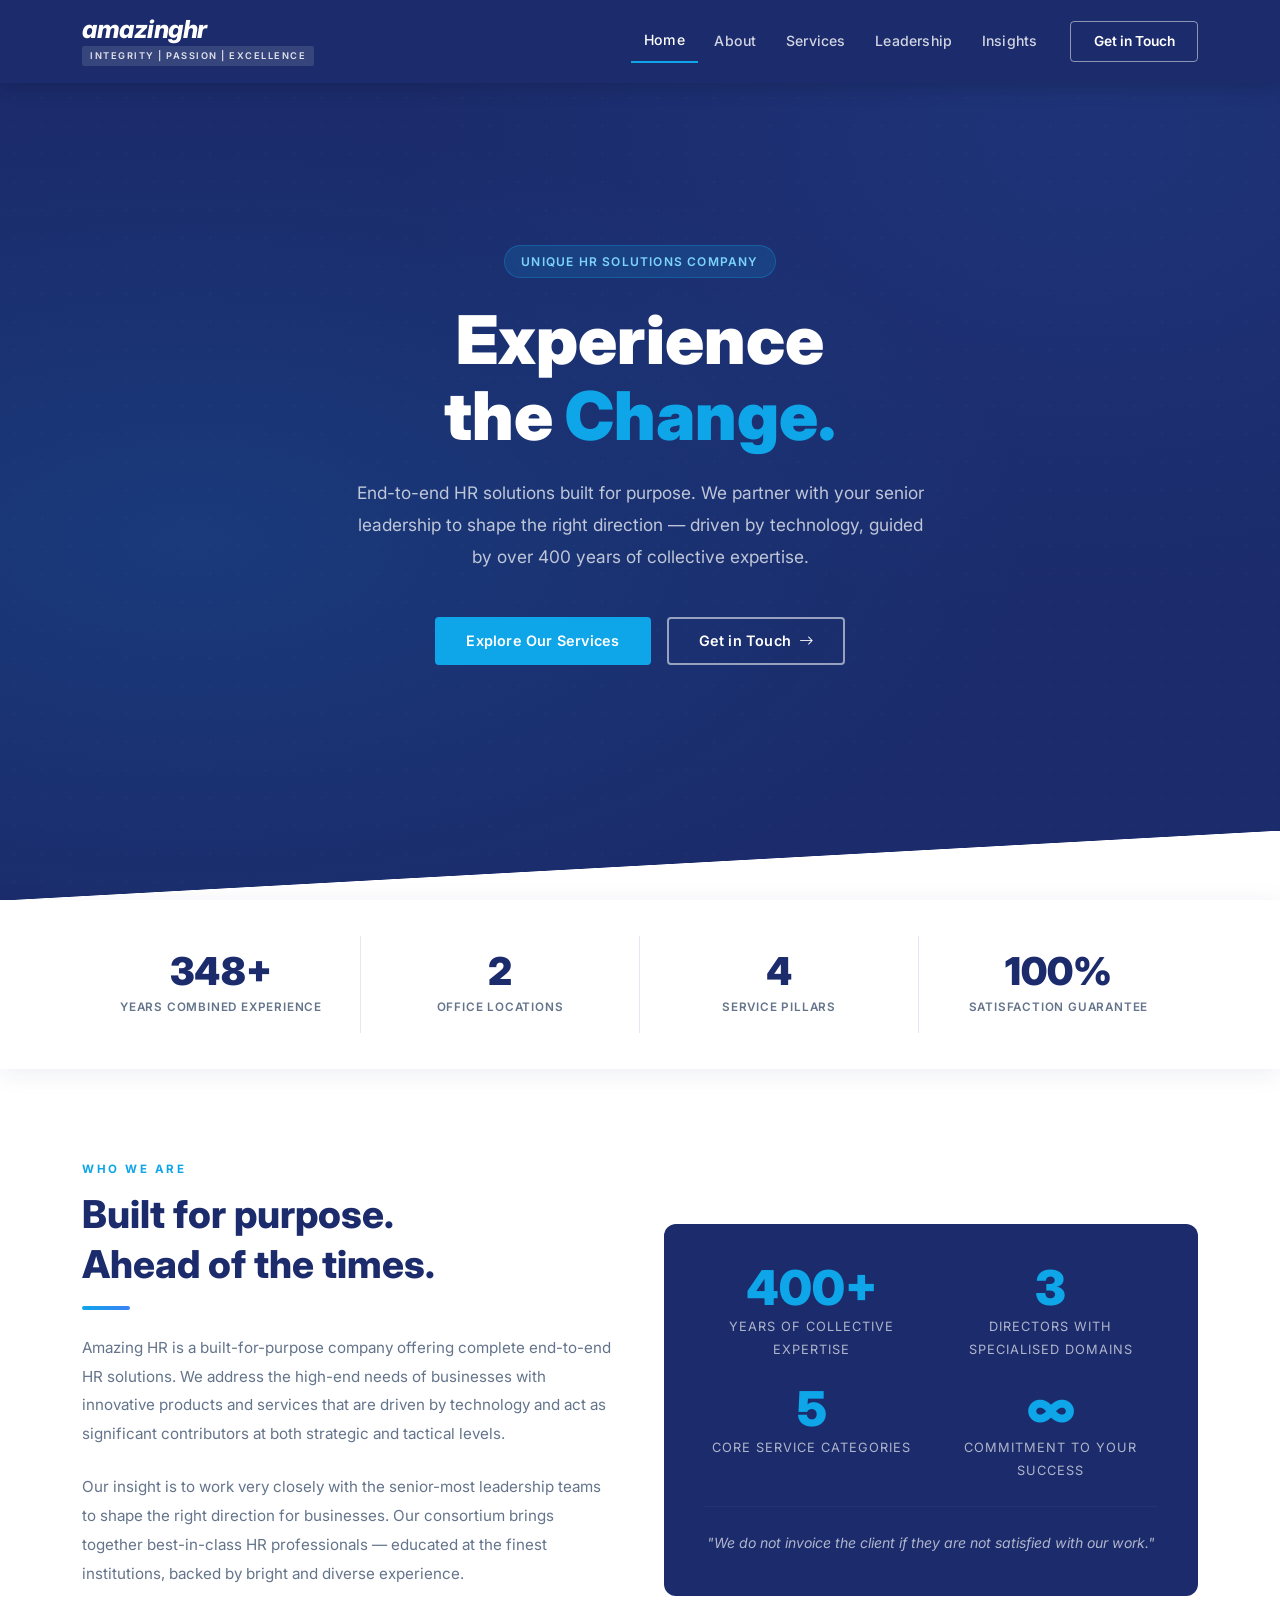
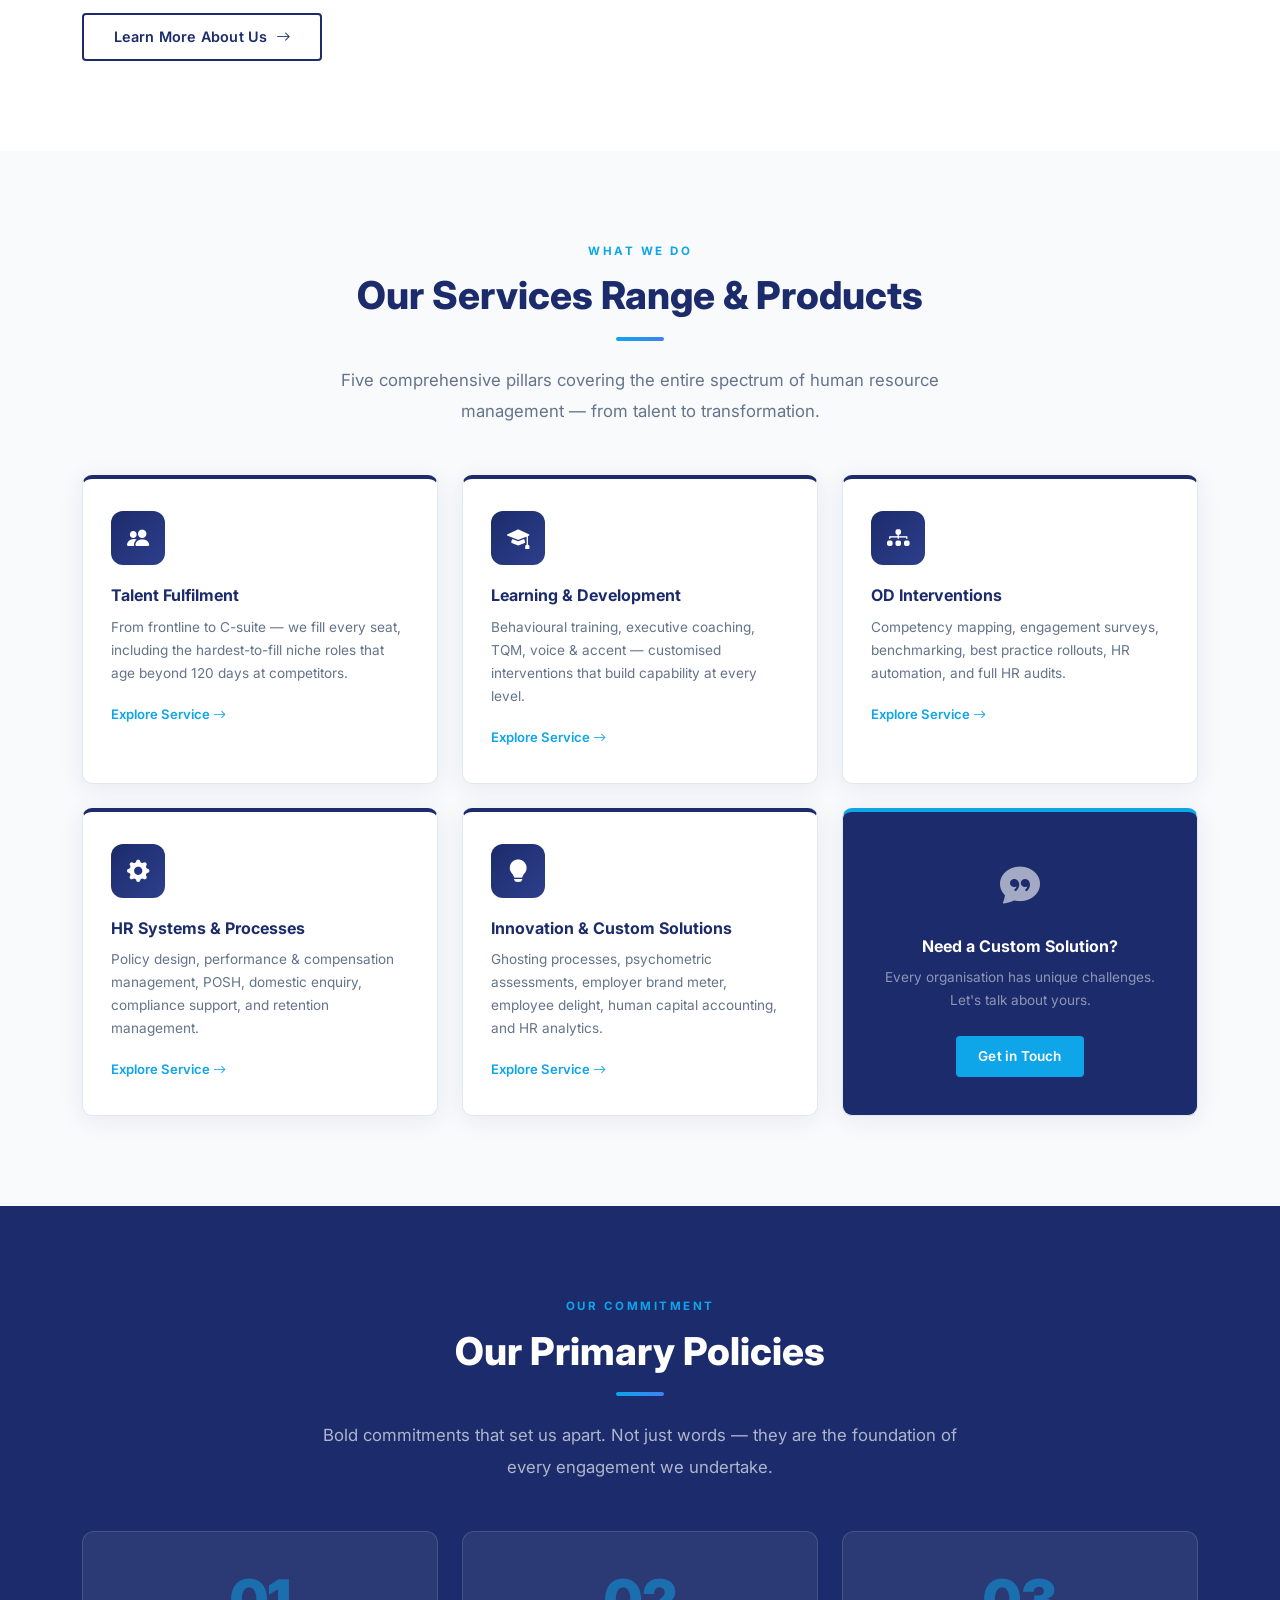
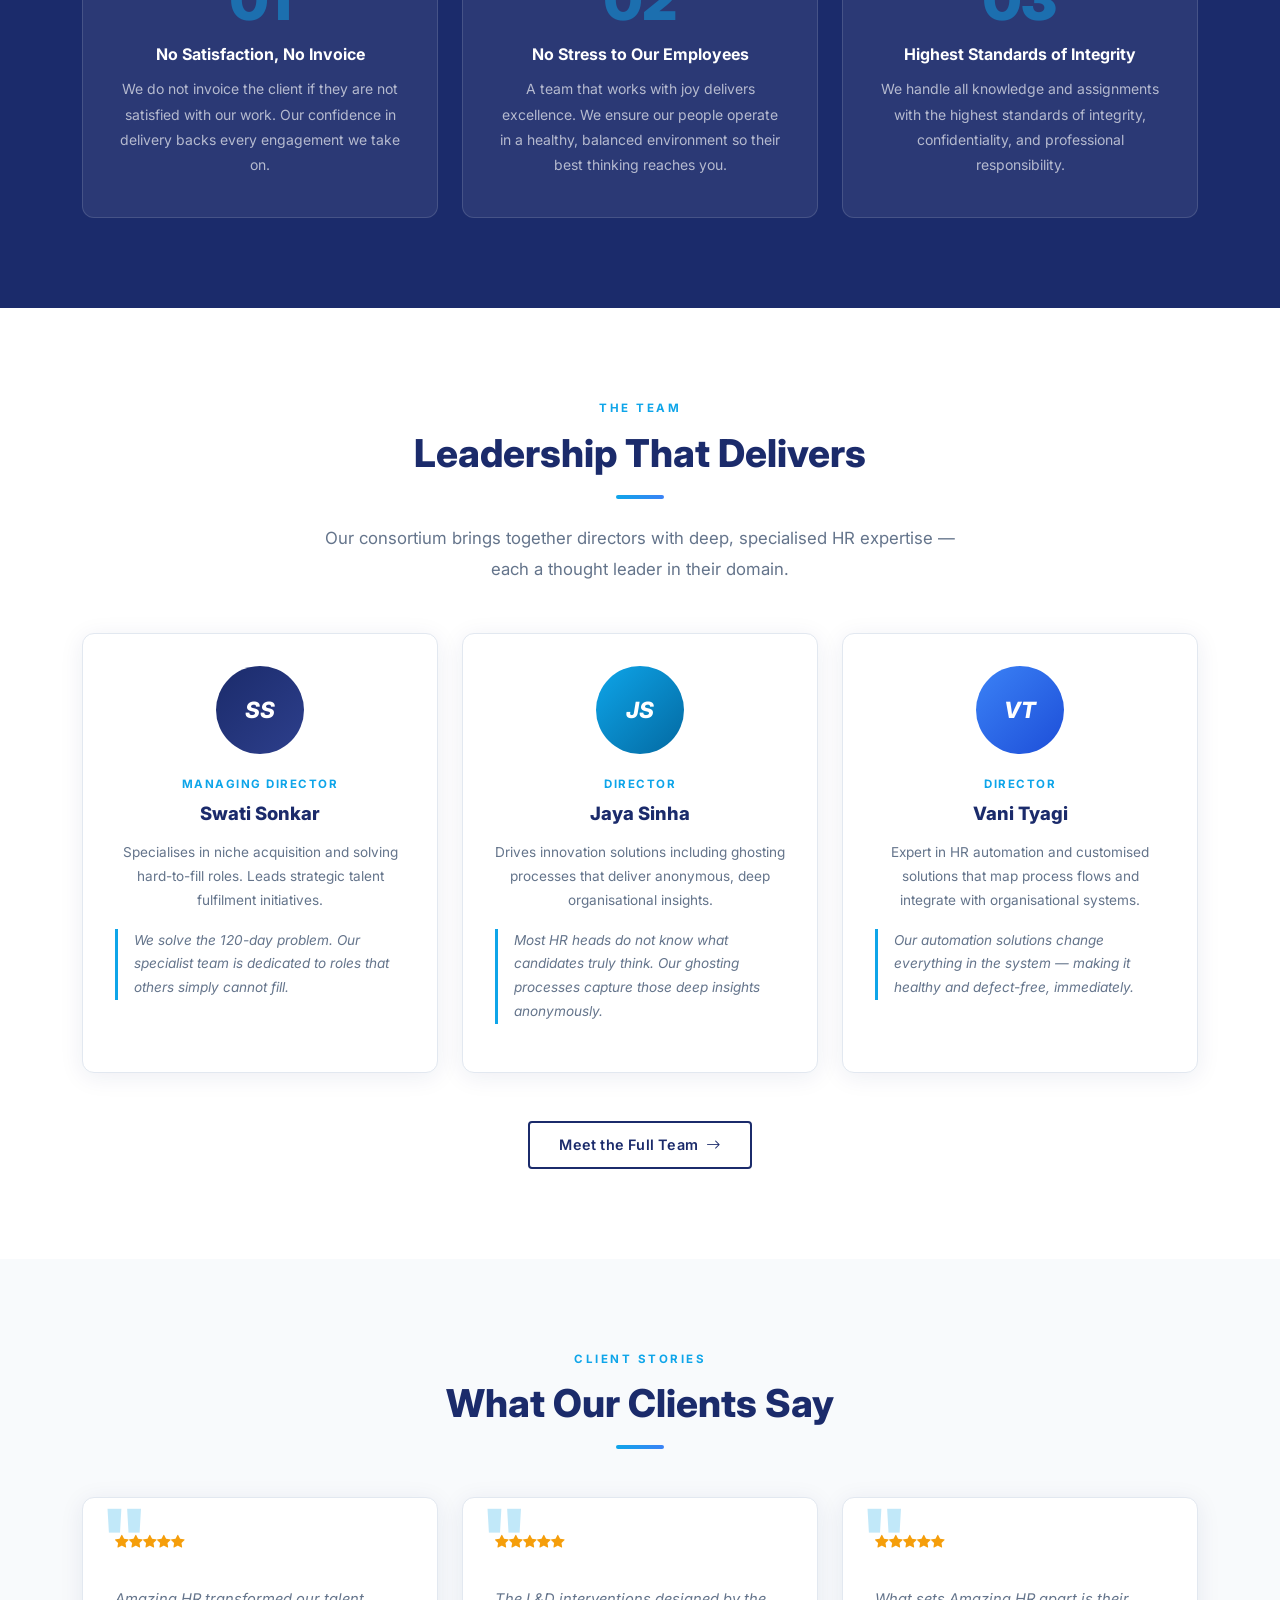
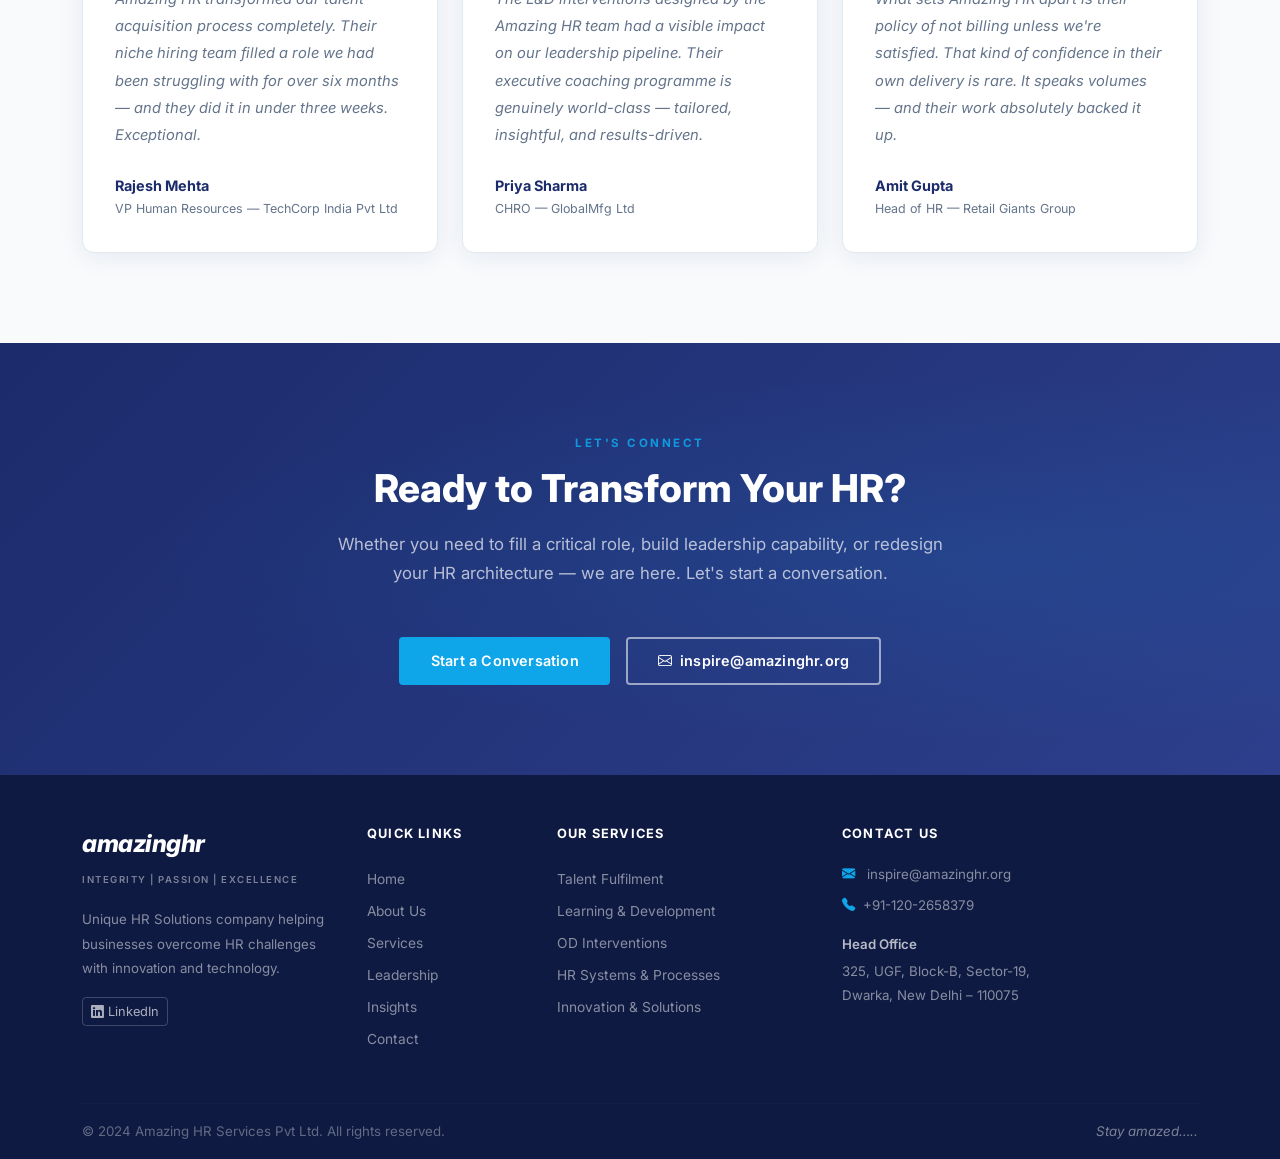
==== index.html @ 0f13dada "Initial launch: Amazing HR website 6-page Bootstrap 5 site — Home, About, Services, Leadership, Insi" ====
<!DOCTYPE html>
<html lang="en">
<head>
  <meta charset="UTF-8" />
  <meta name="viewport" content="width=device-width, initial-scale=1.0" />
  <title>amazinghr — Unique HR Solutions Company</title>
  <meta name="description" content="Amazing HR Services Pvt Ltd — end-to-end HR solutions driven by technology and 400+ years of collective expertise. Integrity | Passion | Excellence." />
  <link rel="preconnect" href="https://fonts.googleapis.com" />
  <link rel="preconnect" href="https://fonts.gstatic.com" crossorigin />
  <link href="https://fonts.googleapis.com/css2?family=Inter:wght@400;500;600;700;800;900&display=swap" rel="stylesheet" />
  <link href="https://cdn.jsdelivr.net/npm/bootstrap@5.3.3/dist/css/bootstrap.min.css" rel="stylesheet" />
  <link href="https://cdn.jsdelivr.net/npm/bootstrap-icons@1.11.3/font/bootstrap-icons.min.css" rel="stylesheet" />
  <link href="css/style.css" rel="stylesheet" />
</head>
<body>

  <!-- ===== NAVBAR ===== -->
  <nav class="navbar navbar-expand-lg ahr-navbar fixed-top">
    <div class="container">
      <a class="navbar-brand d-flex flex-column" href="index.html">
        <span class="brand-name">amazinghr</span>
        <span class="brand-tagline">Integrity | Passion | Excellence</span>
      </a>
      <button class="navbar-toggler border-0" type="button" data-bs-toggle="collapse" data-bs-target="#navMain" aria-controls="navMain" aria-expanded="false" aria-label="Toggle navigation">
        <span class="navbar-toggler-icon"></span>
      </button>
      <div class="collapse navbar-collapse" id="navMain">
        <ul class="navbar-nav ms-auto align-items-lg-center gap-lg-1">
          <li class="nav-item"><a class="nav-link" href="index.html">Home</a></li>
          <li class="nav-item"><a class="nav-link" href="about.html">About</a></li>
          <li class="nav-item"><a class="nav-link" href="services.html">Services</a></li>
          <li class="nav-item"><a class="nav-link" href="leadership.html">Leadership</a></li>
          <li class="nav-item"><a class="nav-link" href="insights.html">Insights</a></li>
          <li class="nav-item ms-lg-3">
            <a class="btn-nav-cta" href="contact.html">Get in Touch</a>
          </li>
        </ul>
      </div>
    </div>
  </nav>

  <!-- ===== HERO ===== -->
  <section class="hero-home">
    <div class="container position-relative" style="z-index:1;">
      <div class="row justify-content-center text-center">
        <div class="col-lg-8">
          <div class="hero-badge fade-in">Unique HR Solutions Company</div>
          <h1 class="hero-title fade-in fade-in-delay-1">
            Experience<br>the <span class="highlight">Change.</span>
          </h1>
          <p class="hero-subtitle mx-auto fade-in fade-in-delay-2">
            End-to-end HR solutions built for purpose. We partner with your senior leadership to shape the right direction — driven by technology, guided by over 400 years of collective expertise.
          </p>
          <div class="d-flex flex-wrap gap-3 justify-content-center fade-in fade-in-delay-3">
            <a href="services.html" class="btn-ahr btn-ahr-teal btn">Explore Our Services</a>
            <a href="contact.html" class="btn-ahr btn-ahr-outline-light btn">Get in Touch &nbsp;<i class="bi bi-arrow-right"></i></a>
          </div>
        </div>
      </div>
    </div>
  </section>

  <!-- ===== STATS BAR ===== -->
  <section class="stats-bar">
    <div class="container">
      <div class="row g-0 text-center">
        <div class="col-6 col-md-3 stat-item">
          <span class="stat-number counter" data-target="400" data-suffix="+">400+</span>
          <span class="stat-label">Years Combined Experience</span>
        </div>
        <div class="col-6 col-md-3 stat-item">
          <span class="stat-number counter" data-target="3" data-suffix="">3</span>
          <span class="stat-label">Office Locations</span>
        </div>
        <div class="col-6 col-md-3 stat-item">
          <span class="stat-number counter" data-target="5" data-suffix="">5</span>
          <span class="stat-label">Service Pillars</span>
        </div>
        <div class="col-6 col-md-3 stat-item">
          <span class="stat-number">100%</span>
          <span class="stat-label">Satisfaction Guarantee</span>
        </div>
      </div>
    </div>
  </section>

  <!-- ===== ABOUT PREVIEW ===== -->
  <section class="section-pad">
    <div class="container">
      <div class="row align-items-center g-5">
        <div class="col-lg-6 fade-in">
          <span class="section-label">Who We Are</span>
          <h2 class="section-title">Built for purpose.<br>Ahead of the times.</h2>
          <div class="section-divider"></div>
          <p class="mb-4" style="color: var(--ahr-muted); line-height:1.9;">
            Amazing HR is a built-for-purpose company offering complete end-to-end HR solutions. We address the high-end needs of businesses with innovative products and services that are driven by technology and act as significant contributors at both strategic and tactical levels.
          </p>
          <p class="mb-4" style="color: var(--ahr-muted); line-height:1.9;">
            Our insight is to work very closely with the senior-most leadership teams to shape the right direction for businesses. Our consortium brings together best-in-class HR professionals — educated at the finest institutions, backed by bright and diverse experience.
          </p>
          <a href="about.html" class="btn-ahr btn-ahr-outline btn">Learn More About Us &nbsp;<i class="bi bi-arrow-right"></i></a>
        </div>
        <div class="col-lg-6 fade-in fade-in-delay-2">
          <div class="about-highlight-box">
            <div class="row g-4 text-center">
              <div class="col-6">
                <div class="stat mb-1">400+</div>
                <div class="stat-lbl">Years of Collective Expertise</div>
              </div>
              <div class="col-6">
                <div class="stat mb-1">3</div>
                <div class="stat-lbl">Directors with Specialised Domains</div>
              </div>
              <div class="col-6">
                <div class="stat mb-1">5</div>
                <div class="stat-lbl">Core Service Categories</div>
              </div>
              <div class="col-6">
                <div class="stat mb-1">∞</div>
                <div class="stat-lbl">Commitment to Your Success</div>
              </div>
            </div>
            <hr style="border-color:rgba(255,255,255,0.15); margin: 1.5rem 0;">
            <p style="color:rgba(255,255,255,0.65); font-size:0.88rem; margin:0; font-style:italic; text-align:center;">
              "We do not invoice the client if they are not satisfied with our work."
            </p>
          </div>
        </div>
      </div>
    </div>
  </section>

  <!-- ===== SERVICES OVERVIEW ===== -->
  <section class="section-pad section-bg">
    <div class="container">
      <div class="text-center mb-5 fade-in">
        <span class="section-label">What We Do</span>
        <h2 class="section-title">Our Services Range &amp; Products</h2>
        <div class="section-divider mx-auto"></div>
        <p class="section-lead mx-auto">Five comprehensive pillars covering the entire spectrum of human resource management — from talent to transformation.</p>
      </div>
      <div class="row g-4">
        <div class="col-md-6 col-lg-4 fade-in fade-in-delay-1">
          <a href="services.html#talent" class="service-card">
            <div class="service-icon"><i class="bi bi-people-fill"></i></div>
            <h5>Talent Fulfilment</h5>
            <p>From frontline to C-suite — we fill every seat, including the hardest-to-fill niche roles that age beyond 120 days at competitors.</p>
            <span class="card-link">Explore Service <i class="bi bi-arrow-right"></i></span>
          </a>
        </div>
        <div class="col-md-6 col-lg-4 fade-in fade-in-delay-2">
          <a href="services.html#learning" class="service-card">
            <div class="service-icon"><i class="bi bi-mortarboard-fill"></i></div>
            <h5>Learning &amp; Development</h5>
            <p>Behavioural training, executive coaching, TQM, voice & accent — customised interventions that build capability at every level.</p>
            <span class="card-link">Explore Service <i class="bi bi-arrow-right"></i></span>
          </a>
        </div>
        <div class="col-md-6 col-lg-4 fade-in fade-in-delay-3">
          <a href="services.html#od" class="service-card">
            <div class="service-icon"><i class="bi bi-diagram-3-fill"></i></div>
            <h5>OD Interventions</h5>
            <p>Competency mapping, engagement surveys, benchmarking, best practice rollouts, HR automation, and full HR audits.</p>
            <span class="card-link">Explore Service <i class="bi bi-arrow-right"></i></span>
          </a>
        </div>
        <div class="col-md-6 col-lg-4 fade-in fade-in-delay-1">
          <a href="services.html#hr-systems" class="service-card">
            <div class="service-icon"><i class="bi bi-gear-fill"></i></div>
            <h5>HR Systems &amp; Processes</h5>
            <p>Policy design, performance & compensation management, POSH, domestic enquiry, compliance support, and retention management.</p>
            <span class="card-link">Explore Service <i class="bi bi-arrow-right"></i></span>
          </a>
        </div>
        <div class="col-md-6 col-lg-4 fade-in fade-in-delay-2">
          <a href="services.html#innovation" class="service-card">
            <div class="service-icon"><i class="bi bi-lightbulb-fill"></i></div>
            <h5>Innovation &amp; Custom Solutions</h5>
            <p>Ghosting processes, psychometric assessments, employer brand meter, employee delight, human capital accounting, and HR analytics.</p>
            <span class="card-link">Explore Service <i class="bi bi-arrow-right"></i></span>
          </a>
        </div>
        <div class="col-md-6 col-lg-4 fade-in fade-in-delay-3 d-flex">
          <div class="service-card w-100 d-flex flex-column justify-content-center align-items-center text-center" style="background: var(--ahr-navy); border-top-color: var(--ahr-teal);">
            <i class="bi bi-chat-quote-fill text-white mb-3" style="font-size:2.5rem; opacity:0.6;"></i>
            <h5 class="text-white">Need a Custom Solution?</h5>
            <p class="text-white-50 mb-4" style="font-size:0.85rem;">Every organisation has unique challenges. Let's talk about yours.</p>
            <a href="contact.html" class="btn-ahr btn-ahr-teal btn" style="font-size:0.85rem; padding:0.5rem 1.25rem;">Get in Touch</a>
          </div>
        </div>
      </div>
    </div>
  </section>

  <!-- ===== WHY CHOOSE US ===== -->
  <section class="section-pad section-navy">
    <div class="container">
      <div class="text-center mb-5 fade-in">
        <span class="section-label">Our Commitment</span>
        <h2 class="section-title section-title-light">Our Primary Policies</h2>
        <div class="section-divider mx-auto"></div>
        <p class="section-lead mx-auto" style="color:rgba(255,255,255,0.65);">Bold commitments that set us apart. Not just words — they are the foundation of every engagement we undertake.</p>
      </div>
      <div class="row g-4 justify-content-center">
        <div class="col-md-4 fade-in fade-in-delay-1">
          <div class="policy-card">
            <div class="policy-num">01</div>
            <h5>No Satisfaction, No Invoice</h5>
            <p>We do not invoice the client if they are not satisfied with our work. Our confidence in delivery backs every engagement we take on.</p>
          </div>
        </div>
        <div class="col-md-4 fade-in fade-in-delay-2">
          <div class="policy-card">
            <div class="policy-num">02</div>
            <h5>No Stress to Our Employees</h5>
            <p>A team that works with joy delivers excellence. We ensure our people operate in a healthy, balanced environment so their best thinking reaches you.</p>
          </div>
        </div>
        <div class="col-md-4 fade-in fade-in-delay-3">
          <div class="policy-card">
            <div class="policy-num">03</div>
            <h5>Highest Standards of Integrity</h5>
            <p>We handle all knowledge and assignments with the highest standards of integrity, confidentiality, and professional responsibility.</p>
          </div>
        </div>
      </div>
    </div>
  </section>

  <!-- ===== LEADERSHIP PREVIEW ===== -->
  <section class="section-pad">
    <div class="container">
      <div class="text-center mb-5 fade-in">
        <span class="section-label">The Team</span>
        <h2 class="section-title">Leadership That Delivers</h2>
        <div class="section-divider mx-auto"></div>
        <p class="section-lead mx-auto">Our consortium brings together directors with deep, specialised HR expertise — each a thought leader in their domain.</p>
      </div>
      <div class="row g-4 justify-content-center">
        <div class="col-md-4 fade-in fade-in-delay-1">
          <div class="team-card">
            <div class="team-avatar av-navy">SS</div>
            <div class="team-role">Managing Director</div>
            <div class="team-name">Swati Sonkar</div>
            <p style="font-size:0.85rem; color:var(--ahr-muted);">Specialises in niche acquisition and solving hard-to-fill roles. Leads strategic talent fulfilment initiatives.</p>
            <blockquote class="team-quote">We solve the 120-day problem. Our specialist team is dedicated to roles that others simply cannot fill.</blockquote>
          </div>
        </div>
        <div class="col-md-4 fade-in fade-in-delay-2">
          <div class="team-card">
            <div class="team-avatar av-teal">JS</div>
            <div class="team-role">Director</div>
            <div class="team-name">Jaya Sinha</div>
            <p style="font-size:0.85rem; color:var(--ahr-muted);">Drives innovation solutions including ghosting processes that deliver anonymous, deep organisational insights.</p>
            <blockquote class="team-quote">Most HR heads do not know what candidates truly think. Our ghosting processes capture those deep insights anonymously.</blockquote>
          </div>
        </div>
        <div class="col-md-4 fade-in fade-in-delay-3">
          <div class="team-card">
            <div class="team-avatar av-blue">VT</div>
            <div class="team-role">Director</div>
            <div class="team-name">Vani Tyagi</div>
            <p style="font-size:0.85rem; color:var(--ahr-muted);">Expert in HR automation and customised solutions that map process flows and integrate with organisational systems.</p>
            <blockquote class="team-quote">Our automation solutions change everything in the system — making it healthy and defect-free, immediately.</blockquote>
          </div>
        </div>
      </div>
      <div class="text-center mt-5 fade-in">
        <a href="leadership.html" class="btn-ahr btn-ahr-outline btn">Meet the Full Team &nbsp;<i class="bi bi-arrow-right"></i></a>
      </div>
    </div>
  </section>

  <!-- ===== TESTIMONIALS ===== -->
  <section class="section-pad section-bg">
    <div class="container">
      <div class="text-center mb-5 fade-in">
        <span class="section-label">Client Stories</span>
        <h2 class="section-title">What Our Clients Say</h2>
        <div class="section-divider mx-auto"></div>
      </div>
      <div class="row g-4">
        <div class="col-md-4 fade-in fade-in-delay-1">
          <div class="testimonial-card">
            <div class="stars"><i class="bi bi-star-fill"></i><i class="bi bi-star-fill"></i><i class="bi bi-star-fill"></i><i class="bi bi-star-fill"></i><i class="bi bi-star-fill"></i></div>
            <p class="testimonial-text">Amazing HR transformed our talent acquisition process completely. Their niche hiring team filled a role we had been struggling with for over six months — and they did it in under three weeks. Exceptional.</p>
            <div class="testimonial-author">Rajesh Mehta</div>
            <div class="testimonial-company">VP Human Resources — TechCorp India Pvt Ltd</div>
          </div>
        </div>
        <div class="col-md-4 fade-in fade-in-delay-2">
          <div class="testimonial-card">
            <div class="stars"><i class="bi bi-star-fill"></i><i class="bi bi-star-fill"></i><i class="bi bi-star-fill"></i><i class="bi bi-star-fill"></i><i class="bi bi-star-fill"></i></div>
            <p class="testimonial-text">The L&amp;D interventions designed by the Amazing HR team had a visible impact on our leadership pipeline. Their executive coaching programme is genuinely world-class — tailored, insightful, and results-driven.</p>
            <div class="testimonial-author">Priya Sharma</div>
            <div class="testimonial-company">CHRO — GlobalMfg Ltd</div>
          </div>
        </div>
        <div class="col-md-4 fade-in fade-in-delay-3">
          <div class="testimonial-card">
            <div class="stars"><i class="bi bi-star-fill"></i><i class="bi bi-star-fill"></i><i class="bi bi-star-fill"></i><i class="bi bi-star-fill"></i><i class="bi bi-star-fill"></i></div>
            <p class="testimonial-text">What sets Amazing HR apart is their policy of not billing unless we're satisfied. That kind of confidence in their own delivery is rare. It speaks volumes — and their work absolutely backed it up.</p>
            <div class="testimonial-author">Amit Gupta</div>
            <div class="testimonial-company">Head of HR — Retail Giants Group</div>
          </div>
        </div>
      </div>
    </div>
  </section>

  <!-- ===== CTA BANNER ===== -->
  <section class="cta-section text-center">
    <div class="container position-relative" style="z-index:1;">
      <div class="row justify-content-center">
        <div class="col-lg-7 fade-in">
          <span class="section-label" style="color:rgba(14,165,233,0.9);">Let's Connect</span>
          <h2 class="section-title section-title-light mb-3">Ready to Transform Your HR?</h2>
          <p class="mb-5" style="color:rgba(255,255,255,0.68); font-size:1.05rem;">Whether you need to fill a critical role, build leadership capability, or redesign your HR architecture — we are here. Let's start a conversation.</p>
          <div class="d-flex flex-wrap gap-3 justify-content-center">
            <a href="contact.html" class="btn-ahr btn-ahr-teal btn">Start a Conversation</a>
            <a href="mailto:inspire@amazinghr.org" class="btn-ahr btn-ahr-outline-light btn"><i class="bi bi-envelope me-2"></i>inspire@amazinghr.org</a>
          </div>
        </div>
      </div>
    </div>
  </section>

  <!-- ===== FOOTER ===== -->
  <footer class="ahr-footer pt-5">
    <div class="container">
      <div class="row g-4 pb-5">
        <div class="col-lg-3 col-md-6">
          <div class="mb-3">
            <span style="font-size:1.5rem; font-weight:800; font-style:italic; color:#fff; letter-spacing:-0.5px; display:block;">amazinghr</span>
            <span style="font-size:0.6rem; font-weight:600; letter-spacing:1.5px; text-transform:uppercase; color:rgba(255,255,255,0.45);">Integrity | Passion | Excellence</span>
          </div>
          <p class="small mb-3" style="color:rgba(255,255,255,0.5); line-height:1.85;">Unique HR Solutions company helping businesses overcome HR challenges with innovation and technology.</p>
          <a href="https://www.linkedin.com/company/amazing-hr-services-pvt-ltd-/" target="_blank" rel="noopener" class="btn btn-sm" style="border:1px solid rgba(255,255,255,0.2); color:rgba(255,255,255,0.65); font-size:0.8rem; border-radius:4px;">
            <i class="bi bi-linkedin me-1"></i>LinkedIn
          </a>
        </div>
        <div class="col-lg-2 col-md-6">
          <p class="footer-head">Quick Links</p>
          <ul class="list-unstyled mb-0">
            <li><a href="index.html" class="footer-link">Home</a></li>
            <li><a href="about.html" class="footer-link">About Us</a></li>
            <li><a href="services.html" class="footer-link">Services</a></li>
            <li><a href="leadership.html" class="footer-link">Leadership</a></li>
            <li><a href="insights.html" class="footer-link">Insights</a></li>
            <li><a href="contact.html" class="footer-link">Contact</a></li>
          </ul>
        </div>
        <div class="col-lg-3 col-md-6">
          <p class="footer-head">Our Services</p>
          <ul class="list-unstyled mb-0">
            <li><a href="services.html#talent" class="footer-link">Talent Fulfilment</a></li>
            <li><a href="services.html#learning" class="footer-link">Learning &amp; Development</a></li>
            <li><a href="services.html#od" class="footer-link">OD Interventions</a></li>
            <li><a href="services.html#hr-systems" class="footer-link">HR Systems &amp; Processes</a></li>
            <li><a href="services.html#innovation" class="footer-link">Innovation &amp; Solutions</a></li>
          </ul>
        </div>
        <div class="col-lg-4 col-md-6">
          <p class="footer-head">Contact Us</p>
          <p class="small mb-2" style="color:rgba(255,255,255,0.5);">
            <i class="bi bi-envelope-fill me-2" style="color:var(--ahr-teal);"></i>
            <a href="mailto:inspire@amazinghr.org" style="color:rgba(255,255,255,0.5); text-decoration:none;">inspire@amazinghr.org</a>
          </p>
          <p class="small mb-3" style="color:rgba(255,255,255,0.5);">
            <i class="bi bi-telephone-fill me-2" style="color:var(--ahr-teal);"></i>+91-120-2658379
          </p>
          <p class="small fw-semibold mb-1" style="color:rgba(255,255,255,0.7);">Head Office</p>
          <p class="small mb-0" style="color:rgba(255,255,255,0.5); line-height:1.8;">325, UGF, Block-B, Sector-19,<br>Dwarka, New Delhi – 110075</p>
        </div>
      </div>
      <hr style="border-color:rgba(255,255,255,0.08); margin:0;">
      <div class="row align-items-center py-3">
        <div class="col-md-7 text-center text-md-start">
          <p class="small mb-0" style="color:rgba(255,255,255,0.35);">&copy; 2024 Amazing HR Services Pvt Ltd. All rights reserved.</p>
        </div>
        <div class="col-md-5 text-center text-md-end mt-2 mt-md-0">
          <p class="small mb-0 fst-italic" style="color:rgba(255,255,255,0.45);">Stay amazed…..</p>
        </div>
      </div>
    </div>
  </footer>

  <script src="https://cdn.jsdelivr.net/npm/bootstrap@5.3.3/dist/js/bootstrap.bundle.min.js"></script>
  <script src="js/main.js"></script>
</body>
</html>
---- css/style.css ----
/* ============================================
   Amazing HR — Brand Stylesheet
   amazinghr.org | inspire@amazinghr.org
   Navy #1B2B6B | Teal #0EA5E9 | Blue #3B82F6
   ============================================ */

:root {
  --ahr-navy:       #1B2B6B;
  --ahr-navy-dark:  #132050;
  --ahr-navy-light: #2D3F8C;
  --ahr-teal:       #0EA5E9;
  --ahr-blue:       #3B82F6;
  --ahr-text:       #1E293B;
  --ahr-muted:      #64748B;
  --ahr-bg:         #F8FAFC;
  --ahr-border:     #E2E8F0;
  --ahr-shadow:     0 4px 24px rgba(27,43,107,0.08);
  --ahr-shadow-lg:  0 8px 40px rgba(27,43,107,0.16);
  --transition:     all 0.3s ease;
}

/* ---- Base ---- */
html { scroll-behavior: smooth; }

body {
  font-family: 'Inter', sans-serif;
  color: var(--ahr-text);
  font-size: 0.95rem;
  line-height: 1.75;
}

h1, h2, h3, h4, h5, h6 {
  font-weight: 700;
  color: var(--ahr-navy);
  line-height: 1.3;
}

a { transition: var(--transition); }

/* ---- Navbar ---- */
.ahr-navbar {
  background-color: var(--ahr-navy) !important;
  padding: 0.75rem 0;
  box-shadow: 0 2px 20px rgba(0,0,0,0.18);
  transition: var(--transition);
}
.ahr-navbar.scrolled {
  padding: 0.45rem 0;
  box-shadow: 0 4px 30px rgba(0,0,0,0.25);
}
.brand-name {
  font-size: 1.55rem;
  font-weight: 800;
  color: #fff;
  letter-spacing: -0.5px;
  font-style: italic;
  line-height: 1;
}
.brand-tagline {
  display: block;
  font-size: 0.58rem;
  font-weight: 600;
  letter-spacing: 1.5px;
  text-transform: uppercase;
  background: rgba(255,255,255,0.12);
  color: rgba(255,255,255,0.85);
  padding: 2px 8px;
  border-radius: 2px;
  margin-top: 4px;
}
.ahr-navbar .nav-link {
  color: rgba(255,255,255,0.8) !important;
  font-weight: 500;
  font-size: 0.88rem;
  padding: 0.5rem 0.8rem !important;
  letter-spacing: 0.2px;
  transition: var(--transition);
}
.ahr-navbar .nav-link:hover { color: #fff !important; }
.ahr-navbar .nav-link.active {
  color: #fff !important;
  border-bottom: 2px solid var(--ahr-teal);
}
.btn-nav-cta {
  background: transparent;
  color: #fff;
  border: 1.5px solid rgba(255,255,255,0.5);
  font-size: 0.86rem;
  font-weight: 600;
  padding: 0.45rem 1.4rem;
  border-radius: 4px;
  text-decoration: none;
  transition: var(--transition);
  display: inline-block;
}
.btn-nav-cta:hover {
  background: rgba(255,255,255,0.12);
  border-color: #fff;
  color: #fff;
}

/* ---- Buttons ---- */
.btn-ahr {
  font-weight: 600;
  padding: 0.7rem 1.85rem;
  border-radius: 4px;
  font-size: 0.9rem;
  letter-spacing: 0.2px;
  transition: var(--transition);
  display: inline-block;
  text-decoration: none;
  cursor: pointer;
  border: 2px solid transparent;
}
.btn-ahr-primary {
  background: var(--ahr-navy);
  color: #fff;
  border-color: var(--ahr-navy);
}
.btn-ahr-primary:hover {
  background: var(--ahr-navy-dark);
  border-color: var(--ahr-navy-dark);
  color: #fff;
  transform: translateY(-2px);
  box-shadow: 0 6px 18px rgba(27,43,107,0.3);
}
.btn-ahr-teal {
  background: var(--ahr-teal);
  color: #fff;
  border-color: var(--ahr-teal);
}
.btn-ahr-teal:hover {
  background: #0284C7;
  border-color: #0284C7;
  color: #fff;
  transform: translateY(-2px);
  box-shadow: 0 6px 18px rgba(14,165,233,0.35);
}
.btn-ahr-outline {
  background: transparent;
  color: var(--ahr-navy);
  border-color: var(--ahr-navy);
}
.btn-ahr-outline:hover {
  background: var(--ahr-navy);
  color: #fff;
  transform: translateY(-2px);
}
.btn-ahr-outline-light {
  background: transparent;
  color: #fff;
  border-color: rgba(255,255,255,0.55);
}
.btn-ahr-outline-light:hover {
  background: rgba(255,255,255,0.12);
  border-color: #fff;
  color: #fff;
}

/* ---- Hero Home ---- */
.hero-home {
  min-height: 100vh;
  background-color: var(--ahr-navy);
  background-image:
    radial-gradient(ellipse at 15% 60%, rgba(14,165,233,0.12) 0%, transparent 55%),
    radial-gradient(ellipse at 85% 15%, rgba(59,130,246,0.09) 0%, transparent 45%),
    radial-gradient(circle, rgba(255,255,255,0.025) 1px, transparent 1px);
  background-size: 100% 100%, 100% 100%, 28px 28px;
  display: flex;
  align-items: center;
  padding-top: 90px;
  padding-bottom: 80px;
  position: relative;
  overflow: hidden;
}
.hero-home::after {
  content: '';
  position: absolute;
  bottom: -1px;
  left: 0;
  right: 0;
  height: 70px;
  background: linear-gradient(to bottom right, transparent 49.5%, #fff 50%);
}
.hero-badge {
  display: inline-block;
  background: rgba(14,165,233,0.15);
  color: #7DD3FC;
  border: 1px solid rgba(14,165,233,0.3);
  padding: 5px 16px;
  border-radius: 20px;
  font-size: 0.75rem;
  font-weight: 600;
  letter-spacing: 1.2px;
  text-transform: uppercase;
  margin-bottom: 1.5rem;
}
.hero-title {
  font-size: clamp(2.4rem, 5.5vw, 4.2rem);
  font-weight: 900;
  color: #fff;
  line-height: 1.12;
  margin-bottom: 1.5rem;
}
.hero-title .highlight { color: var(--ahr-teal); }
.hero-subtitle {
  font-size: 1.08rem;
  color: rgba(255,255,255,0.72);
  max-width: 580px;
  margin-bottom: 2.75rem;
  line-height: 1.85;
}

/* ---- Page Hero (inner pages) ---- */
.page-hero {
  background-color: var(--ahr-navy);
  background-image:
    radial-gradient(ellipse at 8% 60%, rgba(14,165,233,0.09) 0%, transparent 50%),
    radial-gradient(circle, rgba(255,255,255,0.02) 1px, transparent 1px);
  background-size: 100% 100%, 28px 28px;
  padding: 130px 0 80px;
  position: relative;
  overflow: hidden;
}
.page-hero::after {
  content: '';
  position: absolute;
  bottom: -1px;
  left: 0; right: 0;
  height: 55px;
  background: linear-gradient(to bottom right, transparent 49.5%, #fff 50%);
}
.page-hero h1 {
  color: #fff;
  font-size: clamp(2rem, 4vw, 3rem);
  font-weight: 800;
  margin-bottom: 0.75rem;
}
.page-hero p {
  color: rgba(255,255,255,0.68);
  font-size: 1.05rem;
  max-width: 600px;
}
.page-hero.bg-light-alt::after {
  background: linear-gradient(to bottom right, transparent 49.5%, var(--ahr-bg) 50%);
}
.breadcrumb-ahr { background: transparent; padding: 0; margin-bottom: 1rem; }
.breadcrumb-ahr .breadcrumb-item { color: rgba(255,255,255,0.5); font-size: 0.82rem; }
.breadcrumb-ahr .breadcrumb-item.active { color: var(--ahr-teal); }
.breadcrumb-ahr .breadcrumb-item + .breadcrumb-item::before { color: rgba(255,255,255,0.35); }

/* ---- Stats Bar ---- */
.stats-bar {
  background: #fff;
  box-shadow: var(--ahr-shadow);
  padding: 2.25rem 0;
  position: relative;
  z-index: 10;
}
.stat-item {
  text-align: center;
  padding: 1rem 0.5rem;
  border-right: 1px solid var(--ahr-border);
}
.stat-item:last-child { border-right: none; }
.stat-number {
  font-size: 2.4rem;
  font-weight: 900;
  color: var(--ahr-navy);
  line-height: 1;
  display: block;
}
.stat-label {
  font-size: 0.73rem;
  color: var(--ahr-muted);
  font-weight: 600;
  text-transform: uppercase;
  letter-spacing: 0.8px;
  margin-top: 0.4rem;
  display: block;
}

/* ---- Sections ---- */
.section-pad { padding: 90px 0; }
.section-pad-sm { padding: 65px 0; }
.section-bg { background-color: var(--ahr-bg); }
.section-navy { background-color: var(--ahr-navy); }

.section-label {
  font-size: 0.72rem;
  font-weight: 700;
  letter-spacing: 2.5px;
  text-transform: uppercase;
  color: var(--ahr-teal);
  display: block;
  margin-bottom: 0.65rem;
}
.section-title {
  font-size: clamp(1.8rem, 3vw, 2.6rem);
  font-weight: 800;
  color: var(--ahr-navy);
  margin-bottom: 1rem;
}
.section-title-light { color: #fff !important; }
.section-divider {
  width: 48px;
  height: 4px;
  background: linear-gradient(to right, var(--ahr-teal), var(--ahr-blue));
  border-radius: 2px;
  margin-bottom: 1.5rem;
}
.section-lead {
  color: var(--ahr-muted);
  font-size: 1.05rem;
  max-width: 650px;
  line-height: 1.85;
}

/* ---- Service Cards (home) ---- */
.service-card {
  background: #fff;
  border-radius: 10px;
  padding: 2rem 1.75rem;
  border: 1px solid var(--ahr-border);
  border-top: 4px solid var(--ahr-navy);
  box-shadow: var(--ahr-shadow);
  transition: var(--transition);
  height: 100%;
  text-decoration: none;
  display: block;
  color: inherit;
}
.service-card:hover {
  border-top-color: var(--ahr-teal);
  transform: translateY(-5px);
  box-shadow: var(--ahr-shadow-lg);
  color: inherit;
}
.service-icon {
  width: 54px;
  height: 54px;
  background: linear-gradient(135deg, var(--ahr-navy), var(--ahr-navy-light));
  border-radius: 12px;
  display: flex;
  align-items: center;
  justify-content: center;
  margin-bottom: 1.25rem;
  font-size: 1.4rem;
  color: #fff;
  transition: var(--transition);
}
.service-card:hover .service-icon {
  background: linear-gradient(135deg, var(--ahr-teal), var(--ahr-blue));
}
.service-card h5 {
  font-size: 1rem;
  font-weight: 700;
  color: var(--ahr-navy);
  margin-bottom: 0.6rem;
}
.service-card p {
  font-size: 0.85rem;
  color: var(--ahr-muted);
  margin-bottom: 1rem;
  line-height: 1.7;
}
.service-card .card-link {
  font-size: 0.82rem;
  font-weight: 600;
  color: var(--ahr-teal);
  text-decoration: none;
}
.service-card .card-link i { transition: var(--transition); }
.service-card:hover .card-link i { transform: translateX(4px); }

/* ---- Value Cards ---- */
.value-card {
  background: #fff;
  border-radius: 12px;
  padding: 2.75rem 2rem;
  text-align: center;
  box-shadow: var(--ahr-shadow);
  height: 100%;
  transition: var(--transition);
  border: 1px solid var(--ahr-border);
}
.value-card:hover {
  transform: translateY(-5px);
  box-shadow: var(--ahr-shadow-lg);
}
.value-icon {
  width: 74px;
  height: 74px;
  border-radius: 50%;
  display: flex;
  align-items: center;
  justify-content: center;
  margin: 0 auto 1.5rem;
  font-size: 1.8rem;
  color: #fff;
}
.vi-navy  { background: linear-gradient(135deg, var(--ahr-navy), var(--ahr-navy-light)); }
.vi-teal  { background: linear-gradient(135deg, var(--ahr-teal), #0369A1); }
.vi-blue  { background: linear-gradient(135deg, var(--ahr-blue), #1D4ED8); }
.value-card h4 {
  font-size: 1.15rem;
  font-weight: 800;
  color: var(--ahr-navy);
  margin-bottom: 0.75rem;
}
.value-card p {
  font-size: 0.88rem;
  color: var(--ahr-muted);
  line-height: 1.8;
  margin: 0;
}

/* ---- Policy Cards (navy bg) ---- */
.policy-card {
  background: rgba(255,255,255,0.07);
  border: 1px solid rgba(255,255,255,0.13);
  border-radius: 12px;
  padding: 2.5rem 2rem;
  text-align: center;
  transition: var(--transition);
  height: 100%;
}
.policy-card:hover {
  background: rgba(255,255,255,0.11);
  transform: translateY(-4px);
}
.policy-num {
  font-size: 3.5rem;
  font-weight: 900;
  color: var(--ahr-teal);
  opacity: 0.5;
  line-height: 1;
  margin-bottom: 1rem;
}
.policy-card h5 {
  color: #fff;
  font-size: 1rem;
  font-weight: 700;
  margin-bottom: 0.75rem;
}
.policy-card p {
  color: rgba(255,255,255,0.65);
  font-size: 0.875rem;
  line-height: 1.8;
  margin: 0;
}

/* ---- Team Cards ---- */
.team-card {
  background: #fff;
  border-radius: 12px;
  padding: 2rem;
  text-align: center;
  border: 1px solid var(--ahr-border);
  box-shadow: var(--ahr-shadow);
  transition: var(--transition);
  height: 100%;
}
.team-card:hover {
  transform: translateY(-5px);
  box-shadow: var(--ahr-shadow-lg);
}
.team-avatar {
  width: 88px;
  height: 88px;
  border-radius: 50%;
  display: flex;
  align-items: center;
  justify-content: center;
  font-size: 1.4rem;
  font-weight: 800;
  color: #fff;
  margin: 0 auto 1.25rem;
  font-style: italic;
}
.av-navy { background: linear-gradient(135deg, var(--ahr-navy), var(--ahr-navy-light)); }
.av-teal { background: linear-gradient(135deg, var(--ahr-teal), #0369A1); }
.av-blue { background: linear-gradient(135deg, var(--ahr-blue), #1D4ED8); }
.team-role {
  font-size: 0.72rem;
  font-weight: 700;
  letter-spacing: 1.5px;
  text-transform: uppercase;
  color: var(--ahr-teal);
  margin-bottom: 0.2rem;
}
.team-name {
  font-size: 1.15rem;
  font-weight: 800;
  color: var(--ahr-navy);
  margin-bottom: 0.75rem;
}
.team-quote {
  font-size: 0.85rem;
  color: var(--ahr-muted);
  font-style: italic;
  line-height: 1.75;
  border-left: 3px solid var(--ahr-teal);
  padding-left: 1rem;
  text-align: left;
  margin-top: 1rem;
}

/* ---- Testimonial Cards ---- */
.testimonial-card {
  background: #fff;
  border-radius: 12px;
  padding: 2rem;
  border: 1px solid var(--ahr-border);
  box-shadow: var(--ahr-shadow);
  position: relative;
  height: 100%;
  transition: var(--transition);
}
.testimonial-card:hover {
  transform: translateY(-3px);
  box-shadow: var(--ahr-shadow-lg);
}
.testimonial-card::before {
  content: '"';
  position: absolute;
  top: 0; left: 20px;
  font-size: 5rem;
  line-height: 1;
  color: var(--ahr-teal);
  font-weight: 900;
  opacity: 0.25;
}
.testimonial-text {
  font-size: 0.92rem;
  color: var(--ahr-muted);
  font-style: italic;
  line-height: 1.85;
  padding-top: 1.25rem;
  margin-bottom: 1.5rem;
}
.testimonial-author { font-weight: 700; color: var(--ahr-navy); font-size: 0.9rem; }
.testimonial-company { font-size: 0.78rem; color: var(--ahr-muted); }
.stars { color: #F59E0B; font-size: 0.85rem; margin-bottom: 0.75rem; }

/* ---- Insight / Blog Cards ---- */
.insight-card {
  background: #fff;
  border-radius: 10px;
  border: 1px solid var(--ahr-border);
  overflow: hidden;
  box-shadow: var(--ahr-shadow);
  transition: var(--transition);
  height: 100%;
  display: flex;
  flex-direction: column;
}
.insight-card:hover {
  transform: translateY(-5px);
  box-shadow: var(--ahr-shadow-lg);
}
.insight-img {
  height: 170px;
  display: flex;
  align-items: center;
  justify-content: center;
  font-size: 2.75rem;
}
.insight-body {
  padding: 1.5rem;
  flex: 1;
  display: flex;
  flex-direction: column;
}
.insight-cat {
  font-size: 0.68rem;
  font-weight: 700;
  letter-spacing: 1.5px;
  text-transform: uppercase;
  color: var(--ahr-teal);
  margin-bottom: 0.5rem;
}
.insight-title {
  font-size: 0.98rem;
  font-weight: 700;
  color: var(--ahr-navy);
  margin-bottom: 0.65rem;
  line-height: 1.45;
}
.insight-excerpt {
  font-size: 0.84rem;
  color: var(--ahr-muted);
  line-height: 1.75;
  flex: 1;
}
.insight-meta {
  font-size: 0.76rem;
  color: var(--ahr-muted);
  margin-top: 1rem;
  padding-top: 1rem;
  border-top: 1px solid var(--ahr-border);
}

/* ---- Services Detail Page ---- */
.service-section-detail { padding: 80px 0; }
.service-section-detail:nth-child(even) { background-color: var(--ahr-bg); }
.svc-big-icon {
  width: 80px;
  height: 80px;
  border-radius: 16px;
  display: flex;
  align-items: center;
  justify-content: center;
  font-size: 2.1rem;
  color: #fff;
  margin-bottom: 1.5rem;
}
.svc-sub {
  display: flex;
  align-items: flex-start;
  gap: 0.75rem;
  padding: 0.65rem 0;
  border-bottom: 1px solid var(--ahr-border);
}
.svc-sub:last-child { border-bottom: none; }
.svc-sub .check { color: var(--ahr-teal); font-size: 1rem; flex-shrink: 0; margin-top: 3px; }
.svc-sub span { font-size: 0.9rem; color: var(--ahr-text); }
.svc-quote {
  background: rgba(14,165,233,0.05);
  border-left: 4px solid var(--ahr-teal);
  padding: 1.25rem 1.5rem;
  border-radius: 0 8px 8px 0;
  margin-top: 2rem;
}
.svc-quote p {
  font-size: 0.9rem;
  font-style: italic;
  color: var(--ahr-muted);
  margin-bottom: 0.5rem;
}
.svc-quote cite {
  font-size: 0.82rem;
  font-weight: 700;
  color: var(--ahr-navy);
  font-style: normal;
}
.svc-nav-pill a {
  display: inline-block;
  padding: 0.5rem 1.2rem;
  border-radius: 20px;
  background: var(--ahr-bg);
  border: 1px solid var(--ahr-border);
  color: var(--ahr-navy);
  text-decoration: none;
  font-size: 0.84rem;
  font-weight: 600;
  transition: var(--transition);
}
.svc-nav-pill a:hover {
  background: var(--ahr-navy);
  color: #fff;
  border-color: var(--ahr-navy);
}

/* ---- Office Cards ---- */
.office-card {
  background: #fff;
  border-radius: 10px;
  padding: 1.75rem;
  border: 1px solid var(--ahr-border);
  border-top: 4px solid var(--ahr-navy);
  box-shadow: var(--ahr-shadow);
  height: 100%;
  transition: var(--transition);
}
.office-card:hover {
  transform: translateY(-3px);
  box-shadow: var(--ahr-shadow-lg);
  border-top-color: var(--ahr-teal);
}
.office-label {
  font-size: 0.7rem;
  font-weight: 700;
  letter-spacing: 1.5px;
  text-transform: uppercase;
  color: var(--ahr-teal);
  margin-bottom: 0.5rem;
}

/* ---- Contact Form ---- */
.contact-form .form-control,
.contact-form .form-select {
  border: 1.5px solid var(--ahr-border);
  border-radius: 6px;
  padding: 0.75rem 1rem;
  font-size: 0.9rem;
  color: var(--ahr-text);
  transition: var(--transition);
  background: #fff;
}
.contact-form .form-control:focus,
.contact-form .form-select:focus {
  border-color: var(--ahr-teal);
  box-shadow: 0 0 0 3px rgba(14,165,233,0.14);
  outline: none;
}
.contact-form label {
  font-weight: 600;
  font-size: 0.84rem;
  color: var(--ahr-navy);
  margin-bottom: 0.4rem;
}

/* ---- CTA Section ---- */
.cta-section {
  background: linear-gradient(135deg, var(--ahr-navy) 0%, var(--ahr-navy-light) 100%);
  padding: 90px 0;
  position: relative;
  overflow: hidden;
}
.cta-section::before {
  content: '';
  position: absolute;
  inset: 0;
  background: radial-gradient(ellipse at 75% 50%, rgba(14,165,233,0.1) 0%, transparent 60%);
}
.cta-section > * { position: relative; z-index: 1; }

/* ---- About Page ---- */
.about-highlight-box {
  background: var(--ahr-navy);
  border-radius: 12px;
  padding: 2.5rem;
  color: #fff;
}
.about-highlight-box .stat { font-size: 3rem; font-weight: 900; color: var(--ahr-teal); line-height: 1; }
.about-highlight-box .stat-lbl { font-size: 0.8rem; color: rgba(255,255,255,0.65); text-transform: uppercase; letter-spacing: 1px; margin-top: 0.25rem; }

.mission-card, .vision-card {
  border-radius: 12px;
  padding: 2.25rem;
  height: 100%;
}
.mission-card {
  background: var(--ahr-navy);
  color: #fff;
}
.mission-card h4 { color: var(--ahr-teal); font-size: 0.8rem; text-transform: uppercase; letter-spacing: 2px; margin-bottom: 1rem; }
.mission-card p { color: rgba(255,255,255,0.8); line-height: 1.85; margin: 0; }
.vision-card {
  background: var(--ahr-bg);
  border: 1px solid var(--ahr-border);
}
.vision-card h4 { color: var(--ahr-navy); font-size: 0.8rem; text-transform: uppercase; letter-spacing: 2px; margin-bottom: 1rem; }
.vision-card p { color: var(--ahr-muted); line-height: 1.85; margin: 0; }

/* ---- Leadership Detail ---- */
.leader-card {
  background: #fff;
  border-radius: 14px;
  padding: 2.5rem;
  border: 1px solid var(--ahr-border);
  box-shadow: var(--ahr-shadow);
  transition: var(--transition);
}
.leader-card:hover { box-shadow: var(--ahr-shadow-lg); }
.leader-avatar-lg {
  width: 110px;
  height: 110px;
  border-radius: 50%;
  display: flex;
  align-items: center;
  justify-content: center;
  font-size: 1.8rem;
  font-weight: 800;
  font-style: italic;
  color: #fff;
}
.leader-quote {
  background: var(--ahr-bg);
  border-left: 4px solid var(--ahr-teal);
  padding: 1.25rem 1.5rem;
  border-radius: 0 8px 8px 0;
  font-style: italic;
  color: var(--ahr-muted);
  font-size: 0.9rem;
  line-height: 1.8;
  position: relative;
}
.leader-quote::before {
  content: '"';
  font-size: 3rem;
  color: var(--ahr-teal);
  opacity: 0.3;
  position: absolute;
  top: -8px;
  left: 12px;
  line-height: 1;
  font-style: normal;
}

/* ---- Footer ---- */
.ahr-footer { background-color: #0F1A42; color: rgba(255,255,255,0.65); }
.footer-link {
  color: rgba(255,255,255,0.5);
  text-decoration: none;
  font-size: 0.86rem;
  display: block;
  padding: 4px 0;
  transition: var(--transition);
}
.footer-link:hover {
  color: var(--ahr-teal);
  padding-left: 5px;
}
.footer-head {
  color: #fff;
  font-size: 0.8rem;
  font-weight: 700;
  text-transform: uppercase;
  letter-spacing: 1.2px;
  margin-bottom: 1.1rem;
}

/* ---- Utils ---- */
.text-ahr-navy  { color: var(--ahr-navy)  !important; }
.text-ahr-teal  { color: var(--ahr-teal)  !important; }
.text-ahr-muted { color: var(--ahr-muted) !important; }
.bg-ahr-navy    { background-color: var(--ahr-navy) !important; }
.bg-ahr-bg      { background-color: var(--ahr-bg)   !important; }
.fw-800 { font-weight: 800 !important; }
.fw-900 { font-weight: 900 !important; }

/* ---- Fade-in ---- */
.fade-in {
  opacity: 0;
  transform: translateY(22px);
  transition: opacity 0.65s ease, transform 0.65s ease;
}
.fade-in.visible {
  opacity: 1;
  transform: translateY(0);
}
.fade-in-delay-1 { transition-delay: 0.1s; }
.fade-in-delay-2 { transition-delay: 0.2s; }
.fade-in-delay-3 { transition-delay: 0.3s; }
.fade-in-delay-4 { transition-delay: 0.4s; }

/* ---- Responsive ---- */
@media (max-width: 991px) {
  .ahr-navbar .nav-link.active { border-bottom: none; color: var(--ahr-teal) !important; }
}
@media (max-width: 767px) {
  .stat-item { border-right: none; border-bottom: 1px solid var(--ahr-border); }
  .stat-item:last-child { border-bottom: none; }
  .hero-home::after, .page-hero::after { display: none; }
  .hero-home { padding-bottom: 60px; }
  .section-pad { padding: 65px 0; }
}
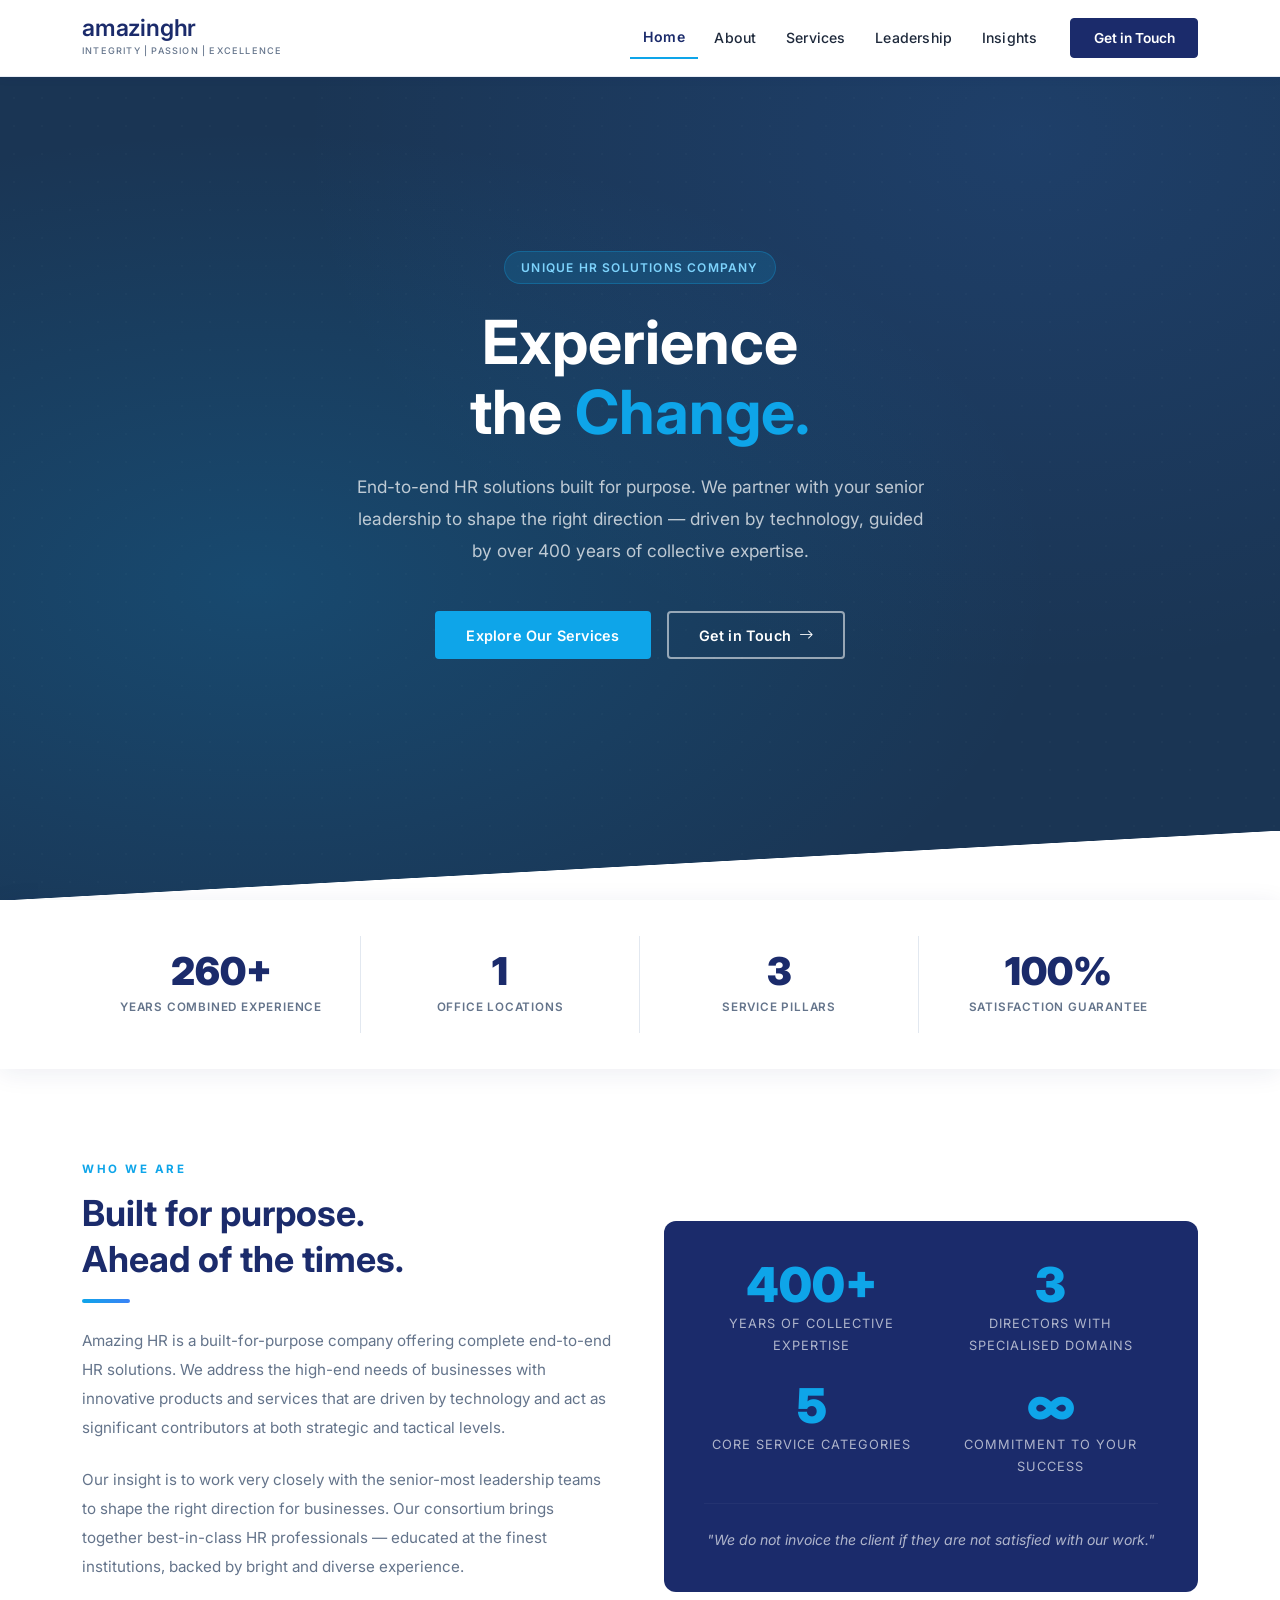
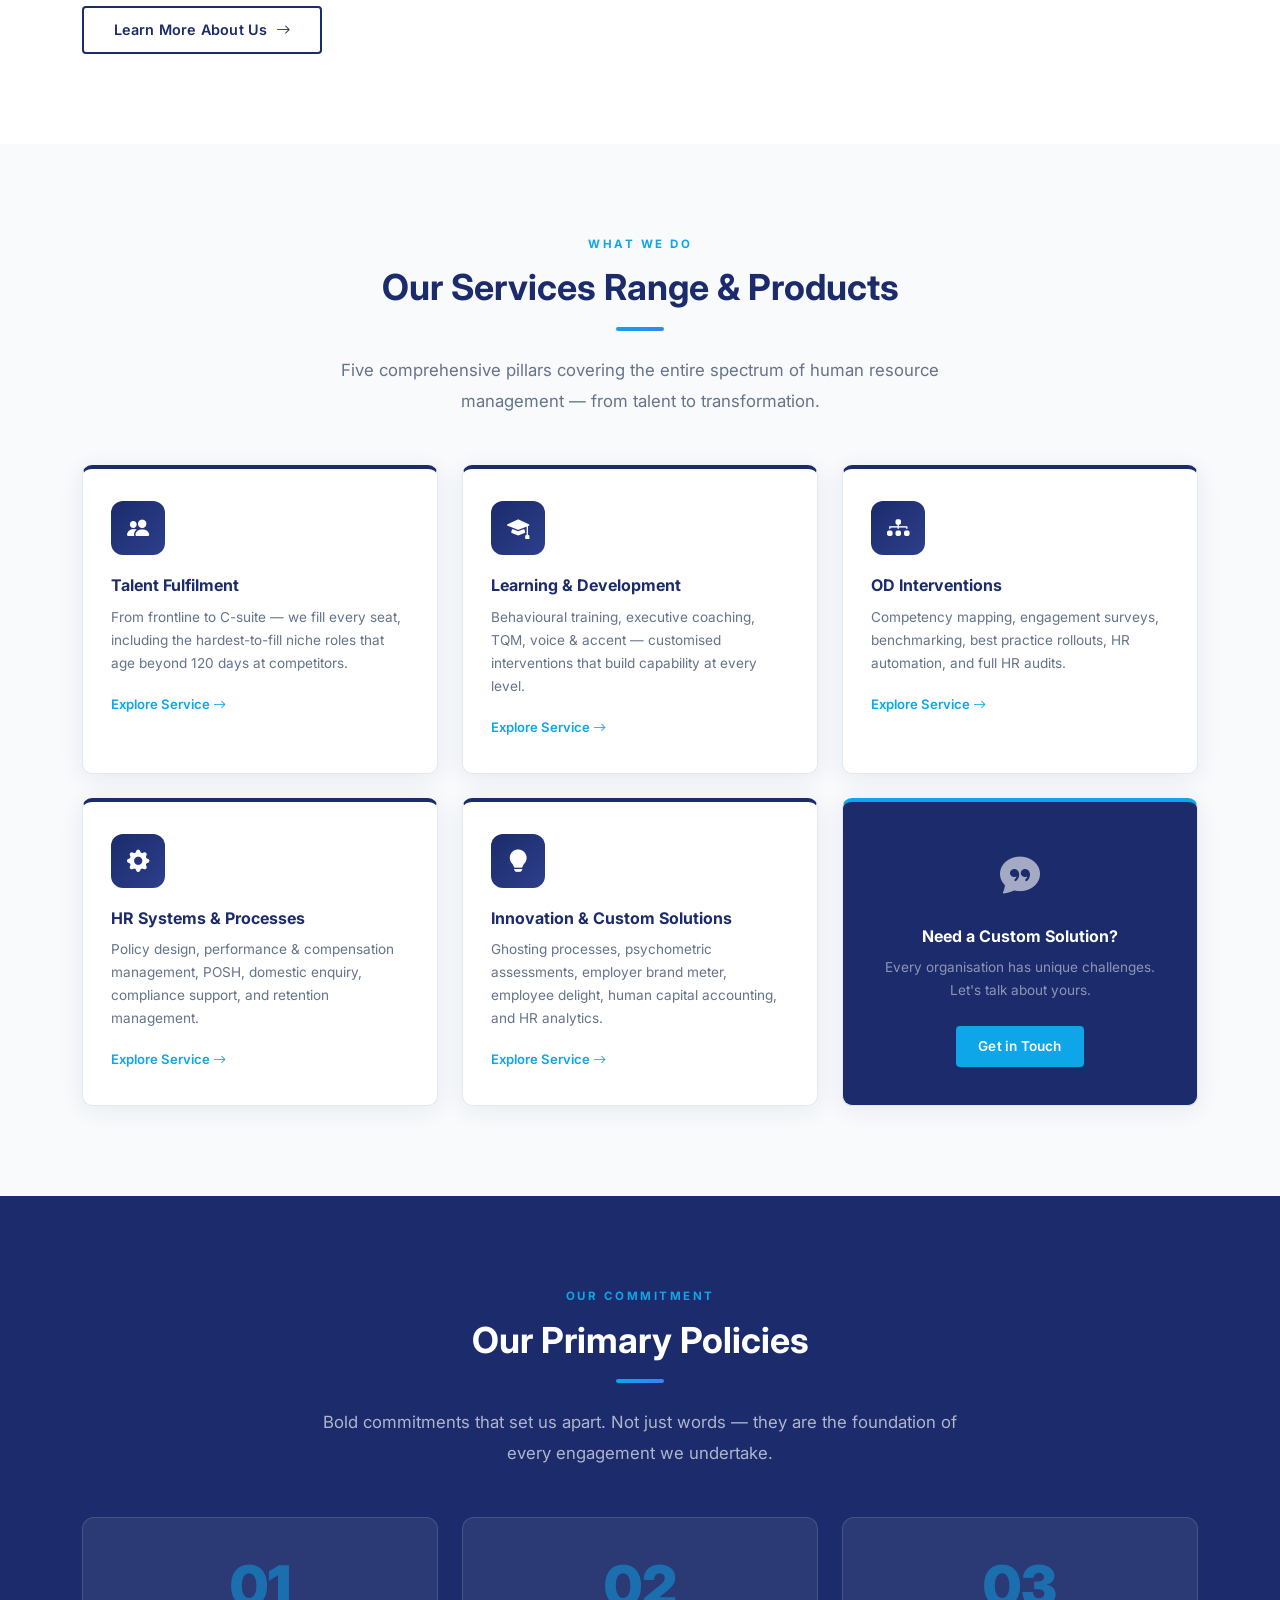
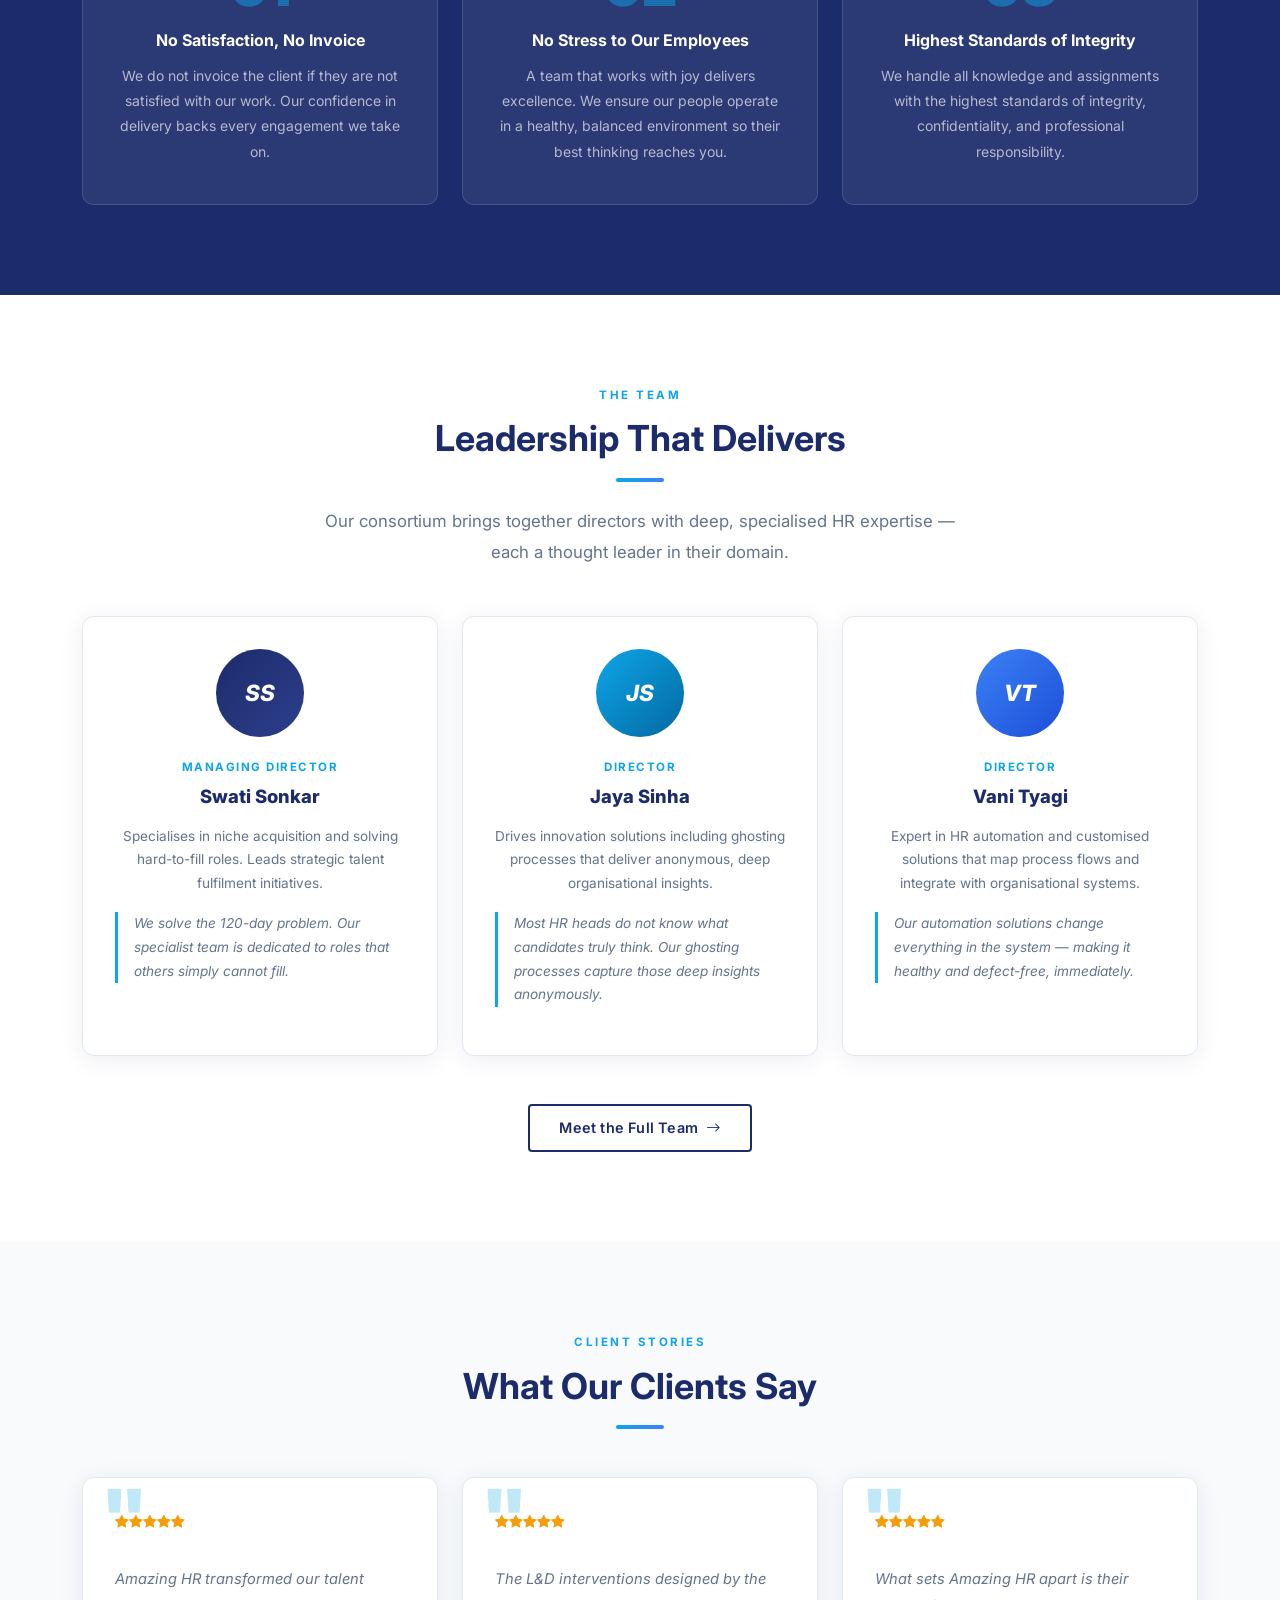
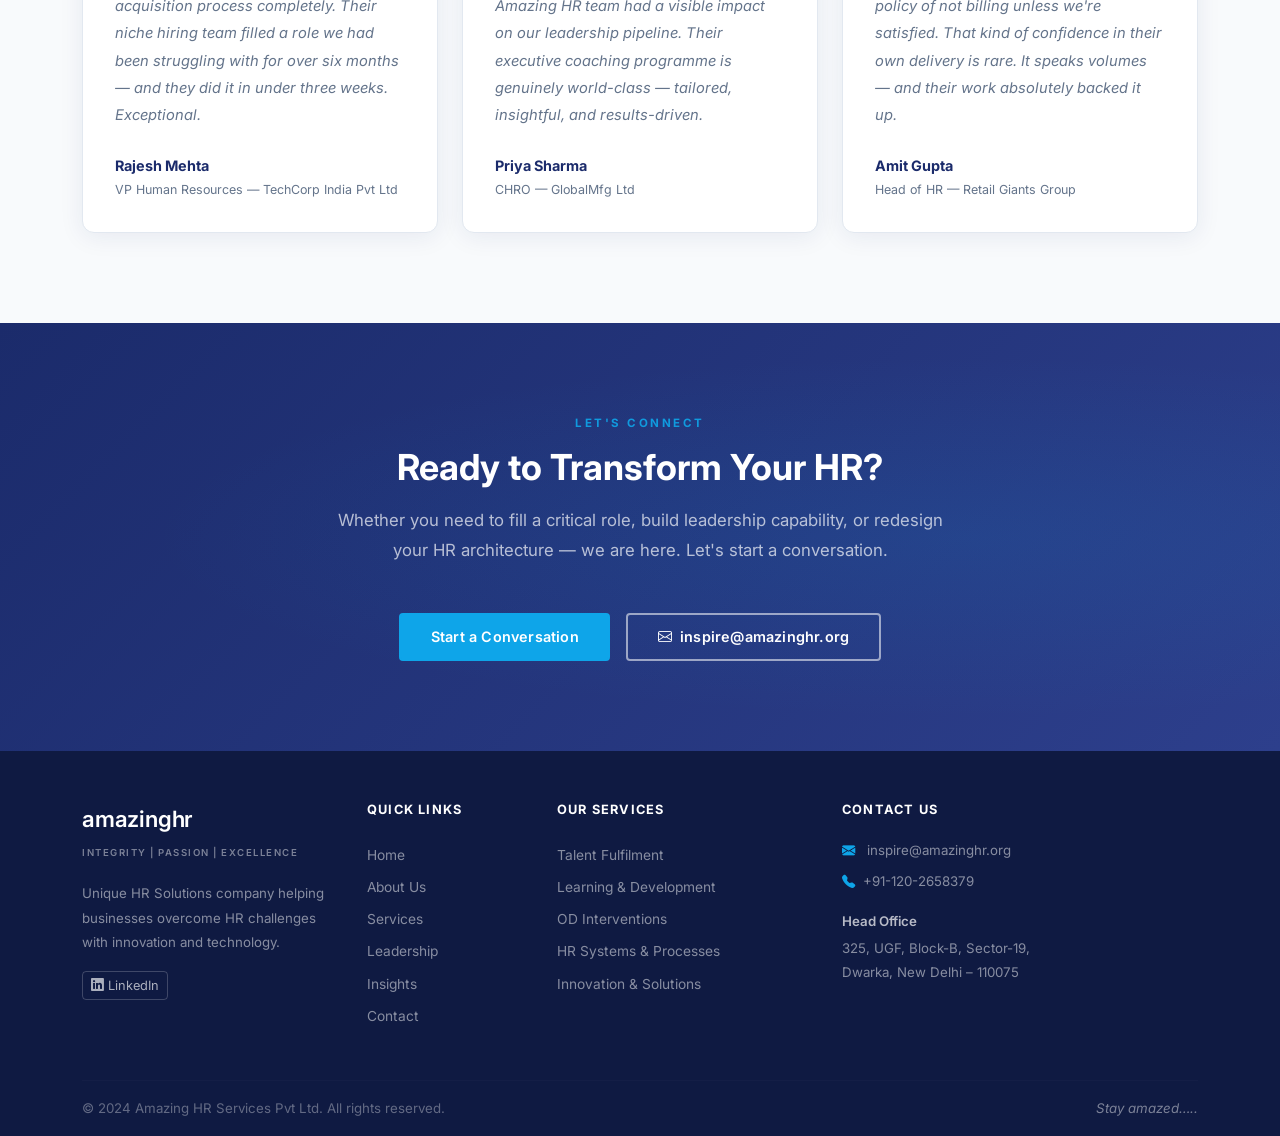
==== commit e16f6a47: "Soften site design, update leadership page, wire contact form to email - Navbar: white background wi" ====
--- a/index.html
+++ b/index.html
@@ -331,7 +331,7 @@
       <div class="row g-4 pb-5">
         <div class="col-lg-3 col-md-6">
           <div class="mb-3">
-            <span style="font-size:1.5rem; font-weight:800; font-style:italic; color:#fff; letter-spacing:-0.5px; display:block;">amazinghr</span>
+            <span style="font-size:1.4rem; font-weight:600; font-style:normal; color:#fff; letter-spacing:-0.2px; display:block;">amazinghr</span>
             <span style="font-size:0.6rem; font-weight:600; letter-spacing:1.5px; text-transform:uppercase; color:rgba(255,255,255,0.45);">Integrity | Passion | Excellence</span>
           </div>
           <p class="small mb-3" style="color:rgba(255,255,255,0.5); line-height:1.85;">Unique HR Solutions company helping businesses overcome HR challenges with innovation and technology.</p>
--- a/css/style.css
+++ b/css/style.css
@@ -30,7 +30,7 @@
 }
 
 h1, h2, h3, h4, h5, h6 {
-  font-weight: 700;
+  font-weight: 600;
   color: var(--ahr-navy);
   line-height: 1.3;
 }
@@ -39,52 +39,57 @@
 
 /* ---- Navbar ---- */
 .ahr-navbar {
-  background-color: var(--ahr-navy) !important;
+  background-color: #ffffff !important;
+  border-bottom: 1px solid #E8EDF5;
   padding: 0.75rem 0;
-  box-shadow: 0 2px 20px rgba(0,0,0,0.18);
+  box-shadow: 0 1px 10px rgba(27,43,107,0.07);
   transition: var(--transition);
 }
 .ahr-navbar.scrolled {
   padding: 0.45rem 0;
-  box-shadow: 0 4px 30px rgba(0,0,0,0.25);
+  box-shadow: 0 3px 20px rgba(27,43,107,0.12);
 }
 .brand-name {
-  font-size: 1.55rem;
-  font-weight: 800;
-  color: #fff;
-  letter-spacing: -0.5px;
-  font-style: italic;
+  font-size: 1.45rem;
+  font-weight: 600;
+  color: var(--ahr-navy);
+  letter-spacing: -0.2px;
+  font-style: normal;
   line-height: 1;
 }
 .brand-tagline {
   display: block;
-  font-size: 0.58rem;
-  font-weight: 600;
-  letter-spacing: 1.5px;
+  font-size: 0.57rem;
+  font-weight: 500;
+  letter-spacing: 1.2px;
   text-transform: uppercase;
-  background: rgba(255,255,255,0.12);
-  color: rgba(255,255,255,0.85);
-  padding: 2px 8px;
-  border-radius: 2px;
-  margin-top: 4px;
+  background: transparent;
+  color: var(--ahr-muted);
+  padding: 0;
+  border-radius: 0;
+  margin-top: 3px;
 }
 .ahr-navbar .nav-link {
-  color: rgba(255,255,255,0.8) !important;
+  color: var(--ahr-text) !important;
   font-weight: 500;
   font-size: 0.88rem;
   padding: 0.5rem 0.8rem !important;
   letter-spacing: 0.2px;
   transition: var(--transition);
 }
-.ahr-navbar .nav-link:hover { color: #fff !important; }
+.ahr-navbar .nav-link:hover { color: var(--ahr-navy) !important; }
 .ahr-navbar .nav-link.active {
-  color: #fff !important;
+  color: var(--ahr-navy) !important;
+  font-weight: 600;
   border-bottom: 2px solid var(--ahr-teal);
 }
+.ahr-navbar .navbar-toggler-icon {
+  background-image: url("data:image/svg+xml,%3csvg xmlns='http://www.w3.org/2000/svg' viewBox='0 0 30 30'%3e%3cpath stroke='rgba%2827%2C 43%2C 107%2C 0.75%29' stroke-linecap='round' stroke-miterlimit='10' stroke-width='2' d='M4 7h22M4 15h22M4 23h22'/%3e%3c/svg%3e");
+}
 .btn-nav-cta {
-  background: transparent;
-  color: #fff;
-  border: 1.5px solid rgba(255,255,255,0.5);
+  background: var(--ahr-navy);
+  color: #fff;
+  border: 1.5px solid var(--ahr-navy);
   font-size: 0.86rem;
   font-weight: 600;
   padding: 0.45rem 1.4rem;
@@ -94,8 +99,8 @@
   display: inline-block;
 }
 .btn-nav-cta:hover {
-  background: rgba(255,255,255,0.12);
-  border-color: #fff;
+  background: var(--ahr-navy-dark);
+  border-color: var(--ahr-navy-dark);
   color: #fff;
 }
 
@@ -160,11 +165,11 @@
 /* ---- Hero Home ---- */
 .hero-home {
   min-height: 100vh;
-  background-color: var(--ahr-navy);
+  background-color: #1a3554;
   background-image:
-    radial-gradient(ellipse at 15% 60%, rgba(14,165,233,0.12) 0%, transparent 55%),
-    radial-gradient(ellipse at 85% 15%, rgba(59,130,246,0.09) 0%, transparent 45%),
-    radial-gradient(circle, rgba(255,255,255,0.025) 1px, transparent 1px);
+    radial-gradient(ellipse at 20% 65%, rgba(14,165,233,0.18) 0%, transparent 55%),
+    radial-gradient(ellipse at 80% 15%, rgba(59,130,246,0.13) 0%, transparent 50%),
+    radial-gradient(circle, rgba(255,255,255,0.02) 1px, transparent 1px);
   background-size: 100% 100%, 100% 100%, 28px 28px;
   display: flex;
   align-items: center;
@@ -196,10 +201,10 @@
   margin-bottom: 1.5rem;
 }
 .hero-title {
-  font-size: clamp(2.4rem, 5.5vw, 4.2rem);
-  font-weight: 900;
-  color: #fff;
-  line-height: 1.12;
+  font-size: clamp(2.2rem, 5vw, 3.8rem);
+  font-weight: 700;
+  color: #fff;
+  line-height: 1.15;
   margin-bottom: 1.5rem;
 }
 .hero-title .highlight { color: var(--ahr-teal); }
@@ -296,8 +301,8 @@
   margin-bottom: 0.65rem;
 }
 .section-title {
-  font-size: clamp(1.8rem, 3vw, 2.6rem);
-  font-weight: 800;
+  font-size: clamp(1.7rem, 2.8vw, 2.4rem);
+  font-weight: 700;
   color: var(--ahr-navy);
   margin-bottom: 1rem;
 }
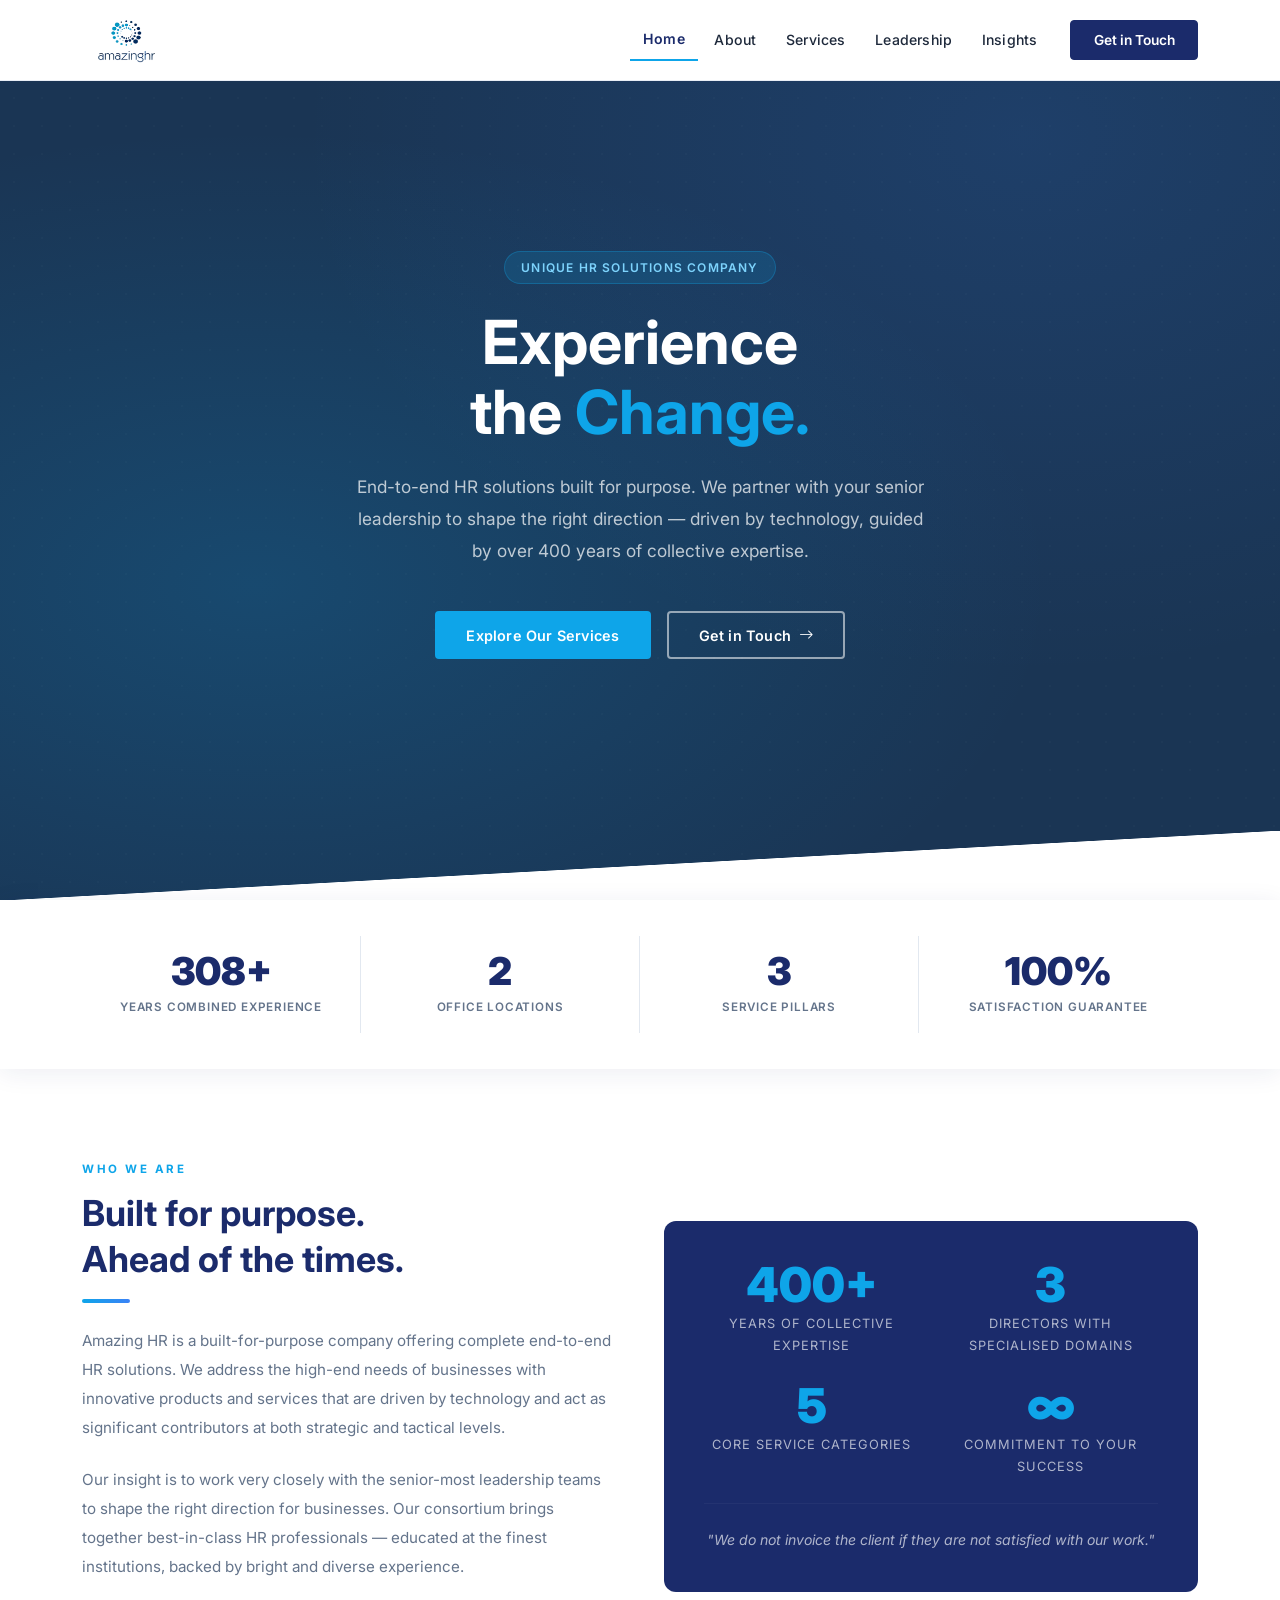
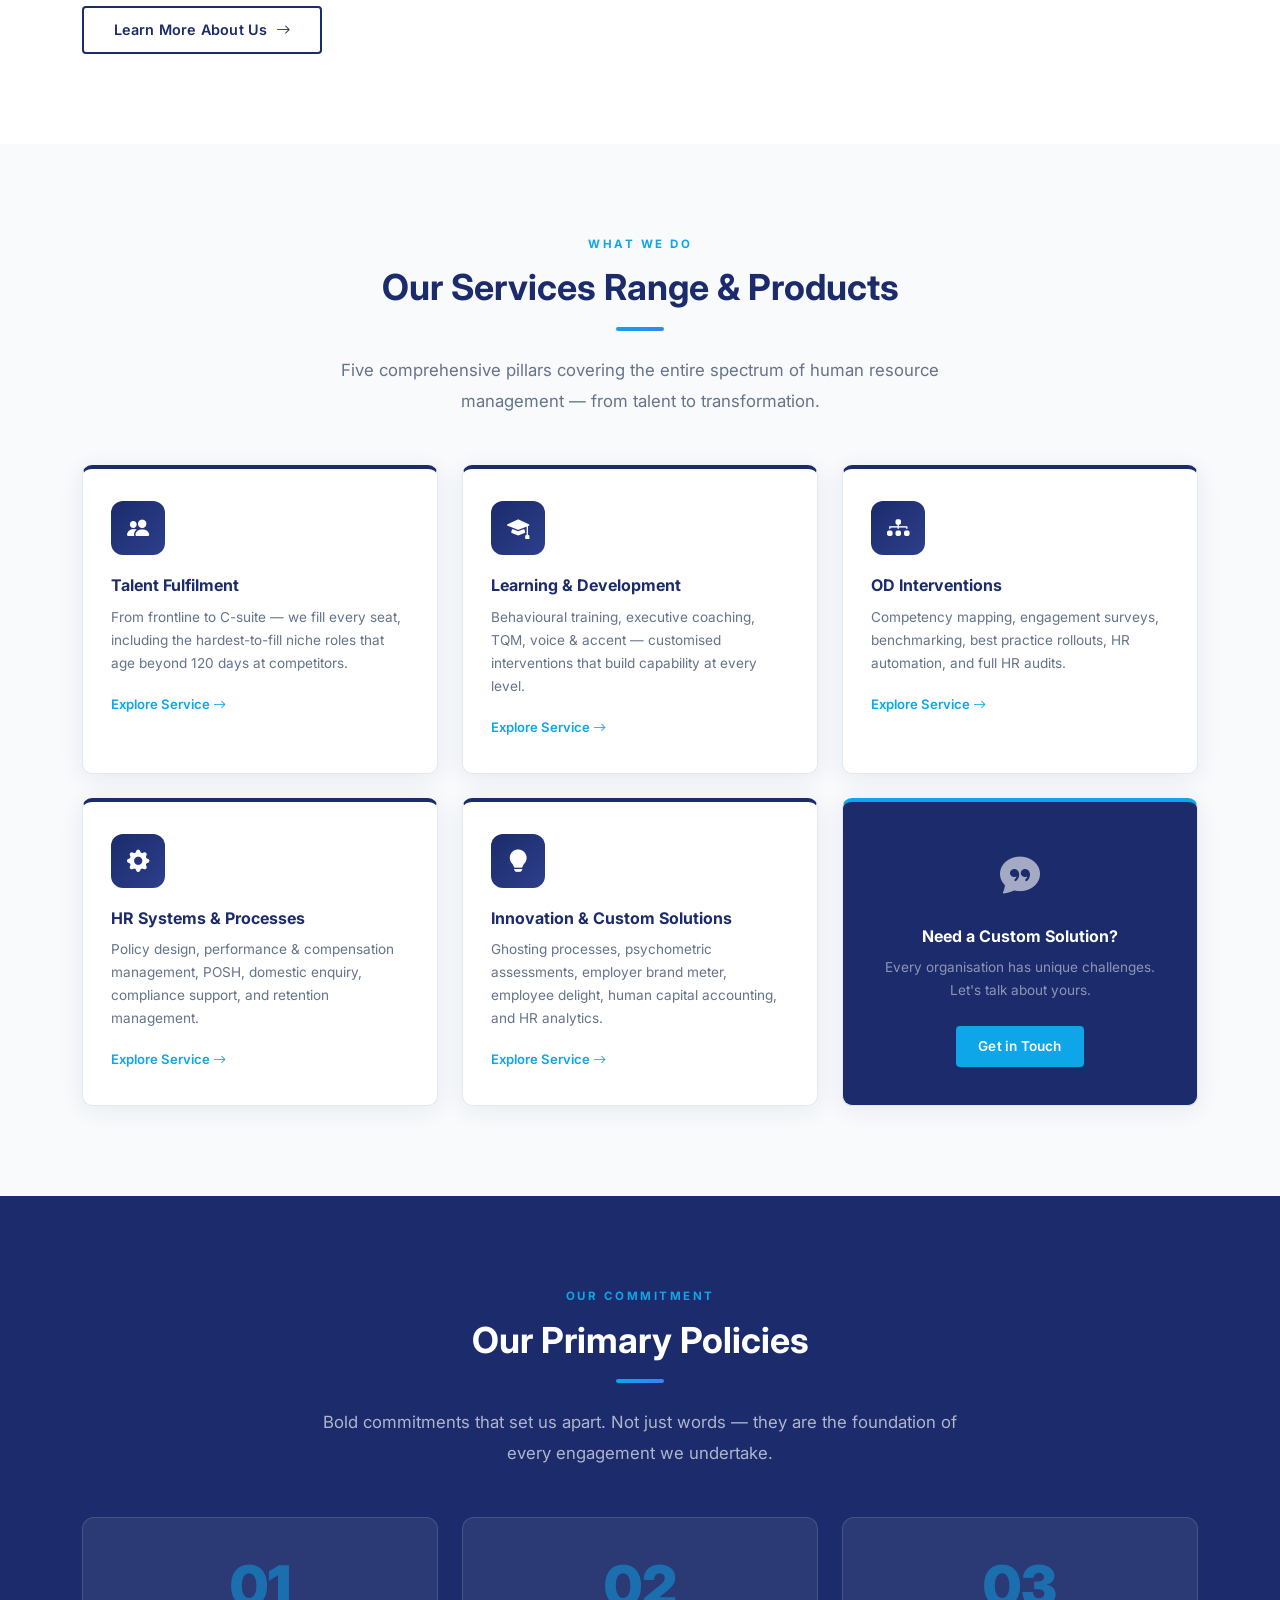
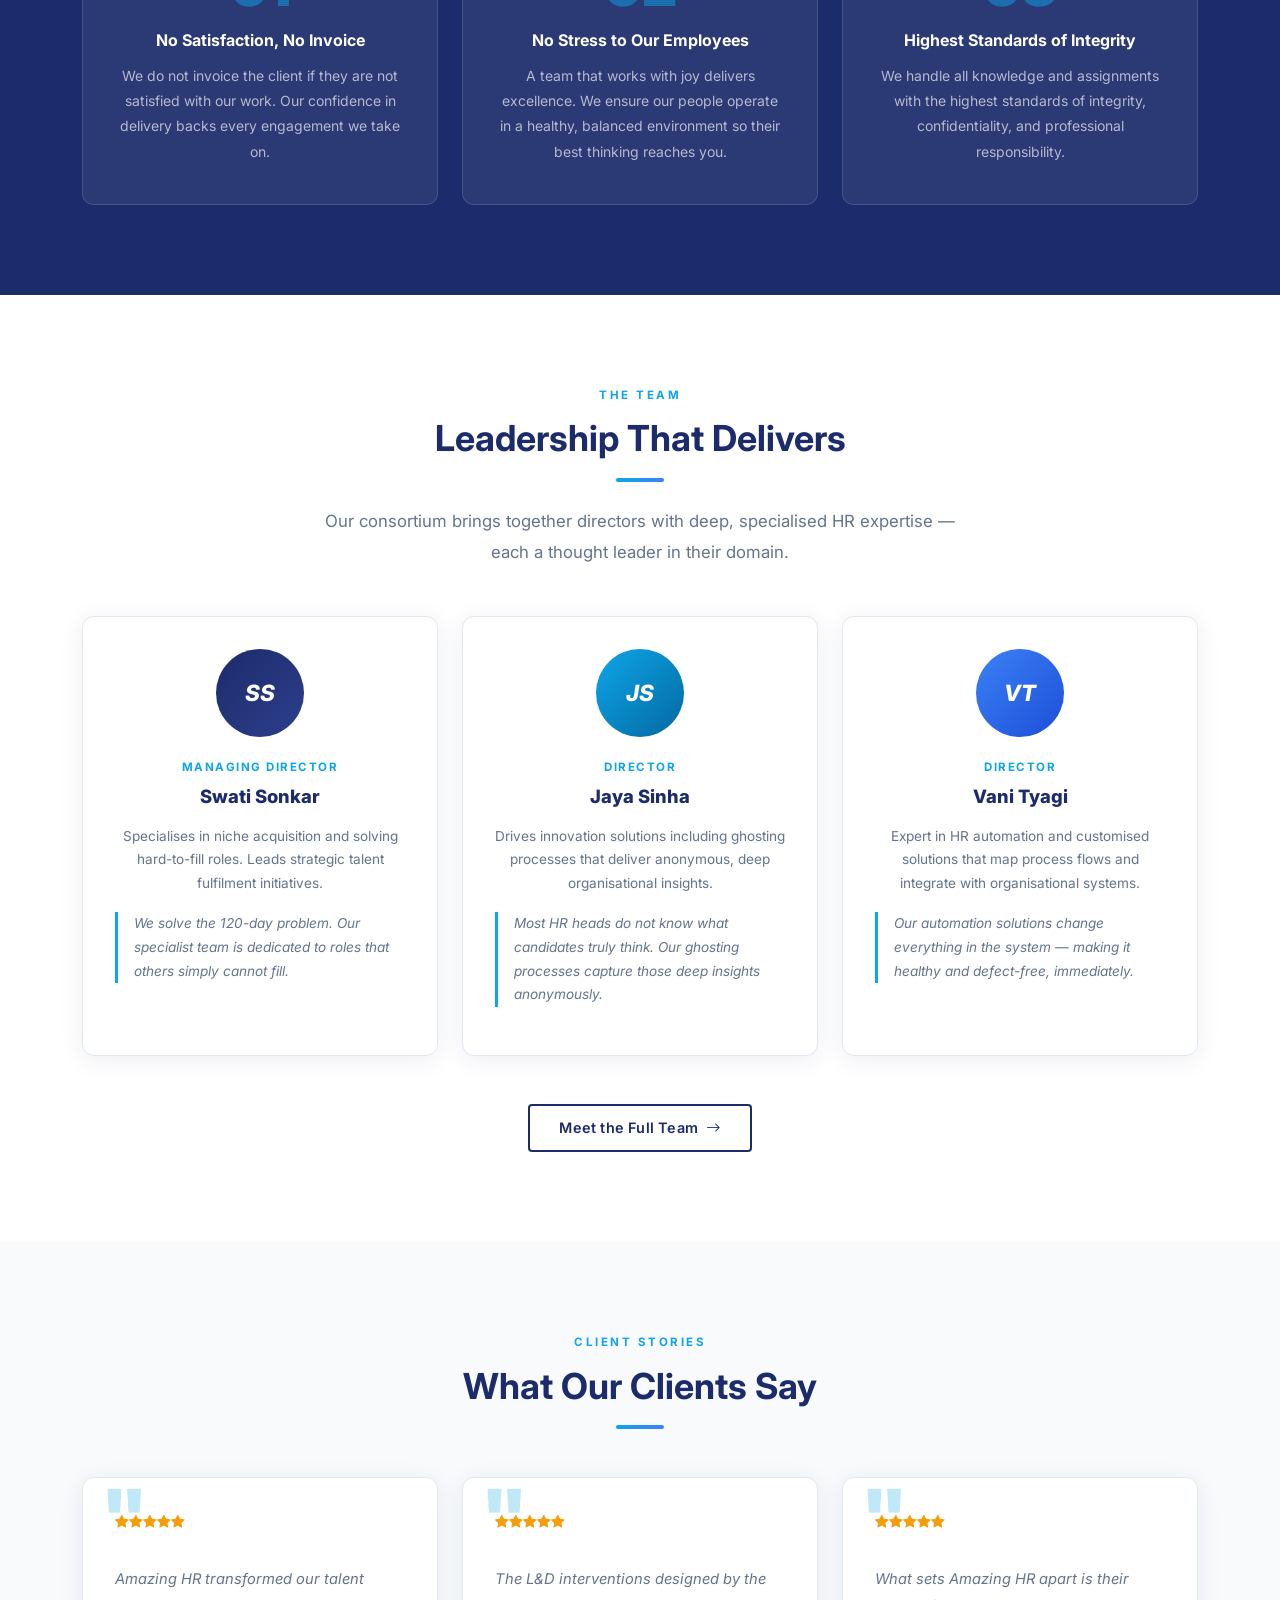
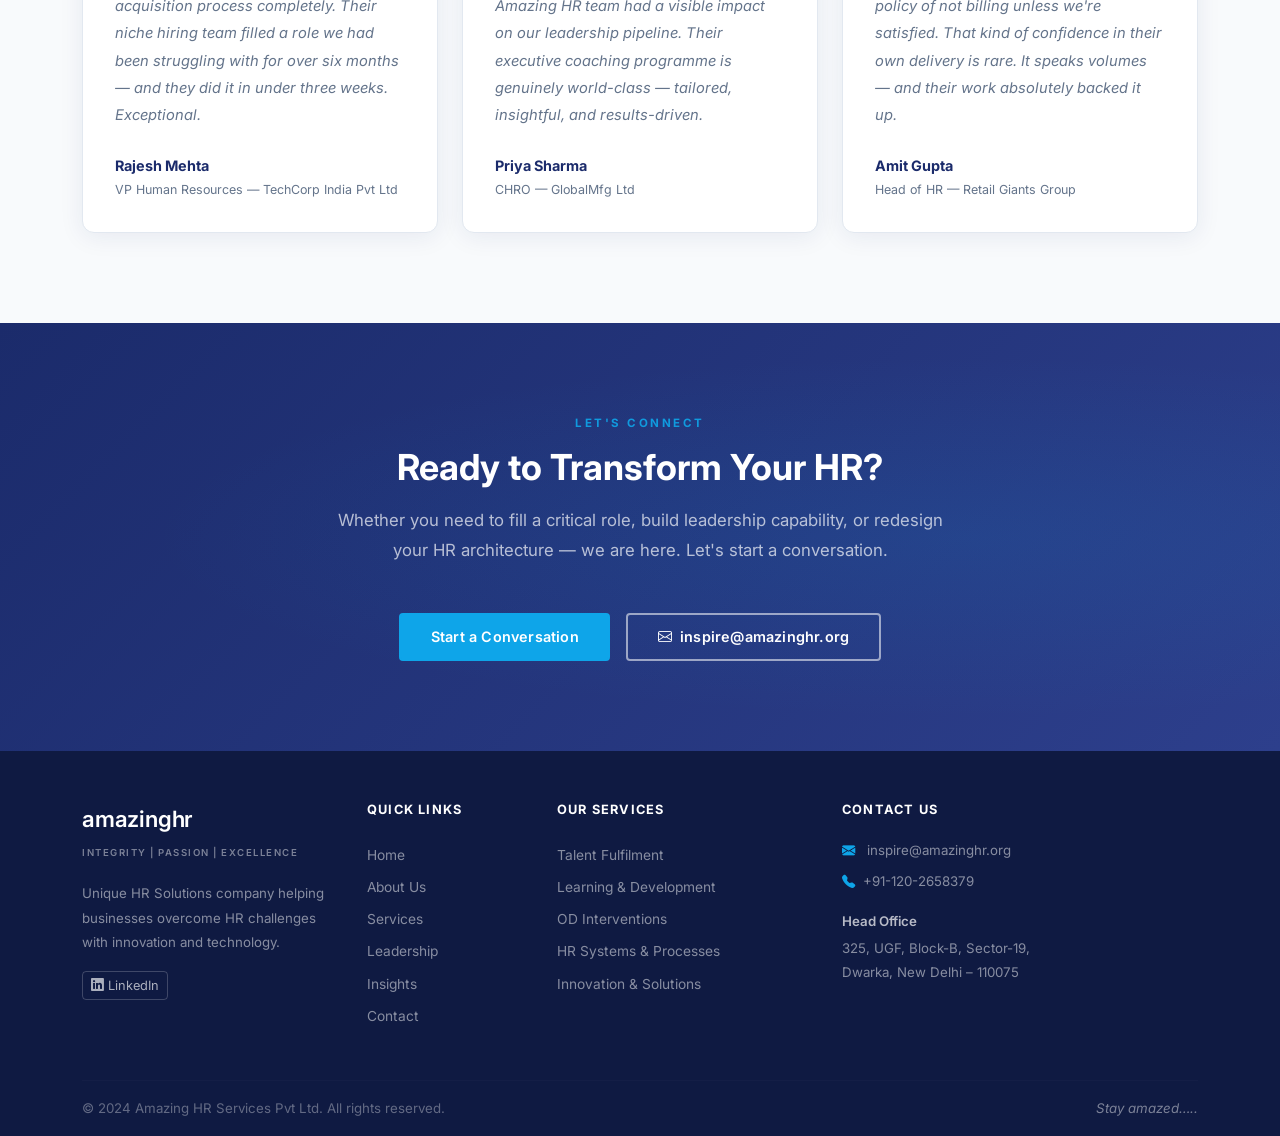
==== commit b7f0e234: "Replace text brand with logo image in navbar across all pages Co-Authored-By: Claude Sonnet 4.6 <nor" ====
--- a/index.html
+++ b/index.html
@@ -17,9 +17,8 @@
   <!-- ===== NAVBAR ===== -->
   <nav class="navbar navbar-expand-lg ahr-navbar fixed-top">
     <div class="container">
-      <a class="navbar-brand d-flex flex-column" href="index.html">
-        <span class="brand-name">amazinghr</span>
-        <span class="brand-tagline">Integrity | Passion | Excellence</span>
+      <a class="navbar-brand" href="index.html">
+        <img src="amazing_hr-removebg-preview.png" alt="amazinghr" style="height:46px; width:auto;" />
       </a>
       <button class="navbar-toggler border-0" type="button" data-bs-toggle="collapse" data-bs-target="#navMain" aria-controls="navMain" aria-expanded="false" aria-label="Toggle navigation">
         <span class="navbar-toggler-icon"></span>
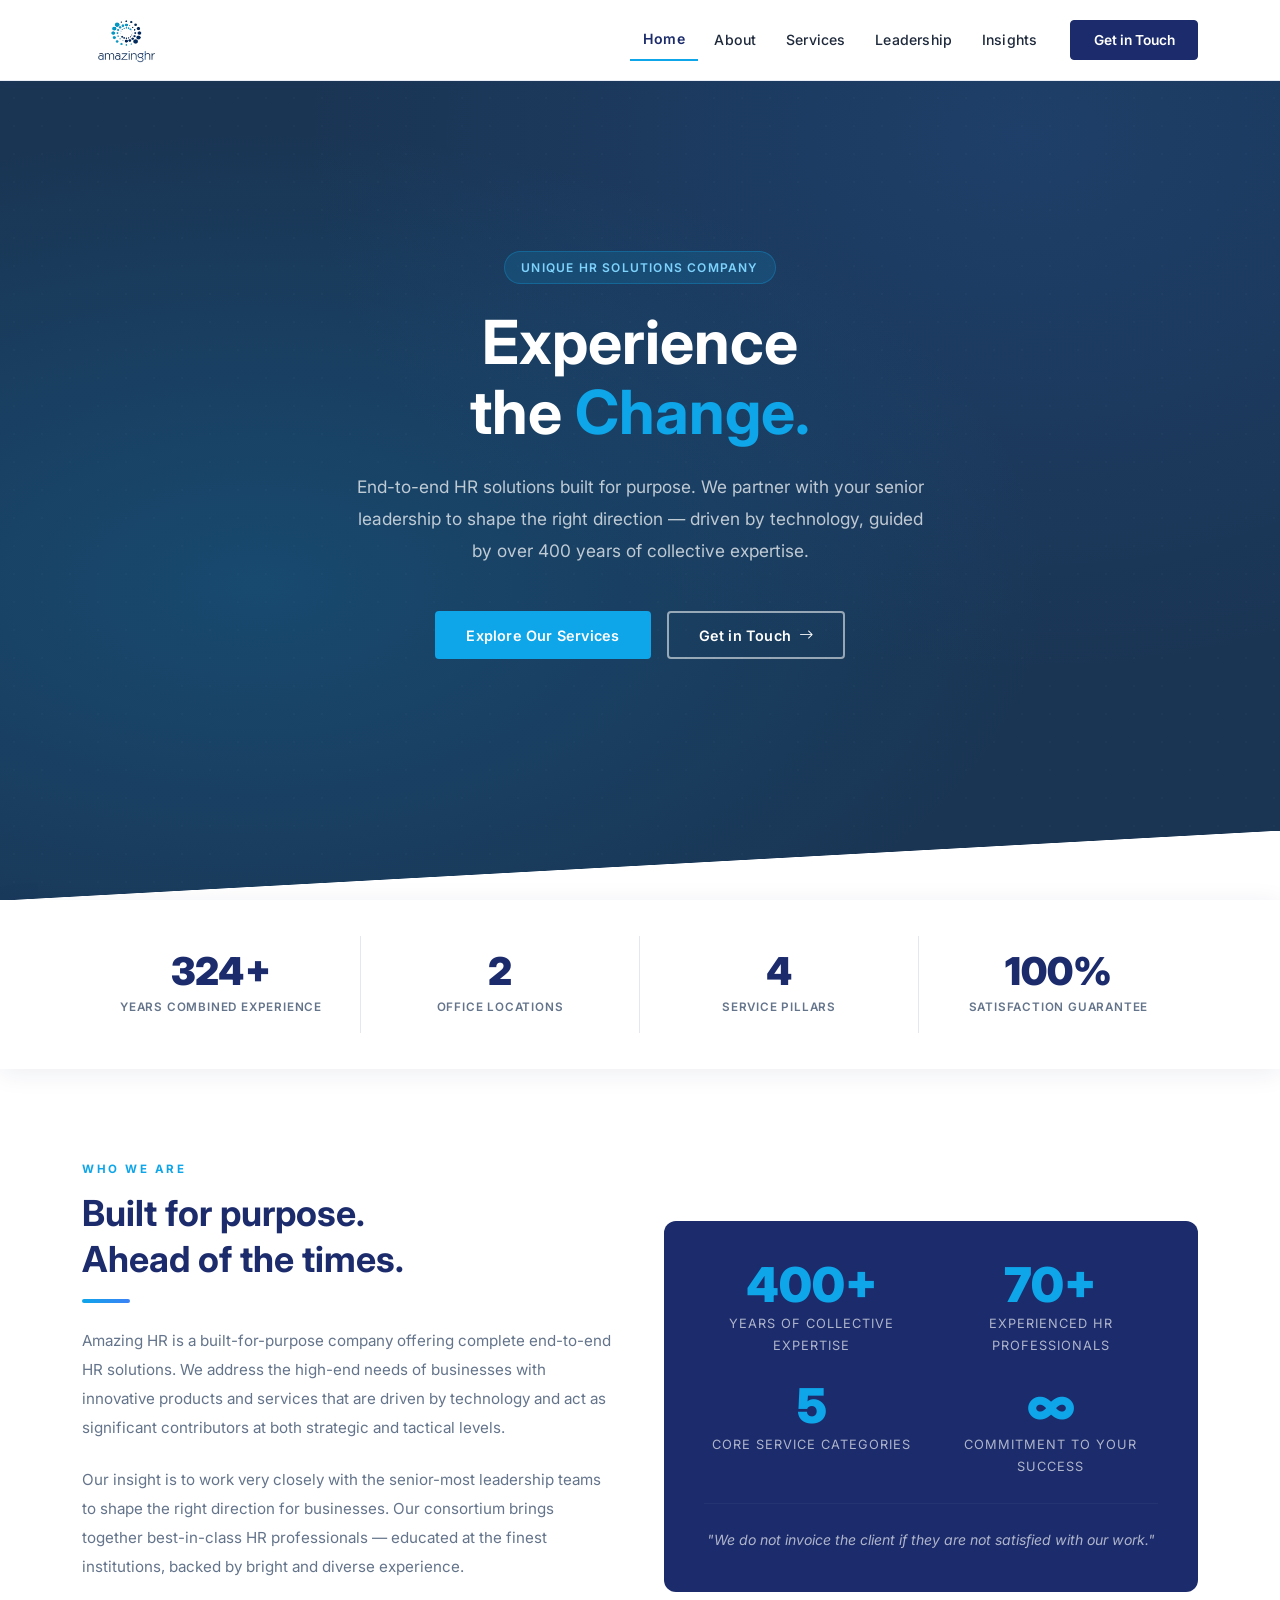
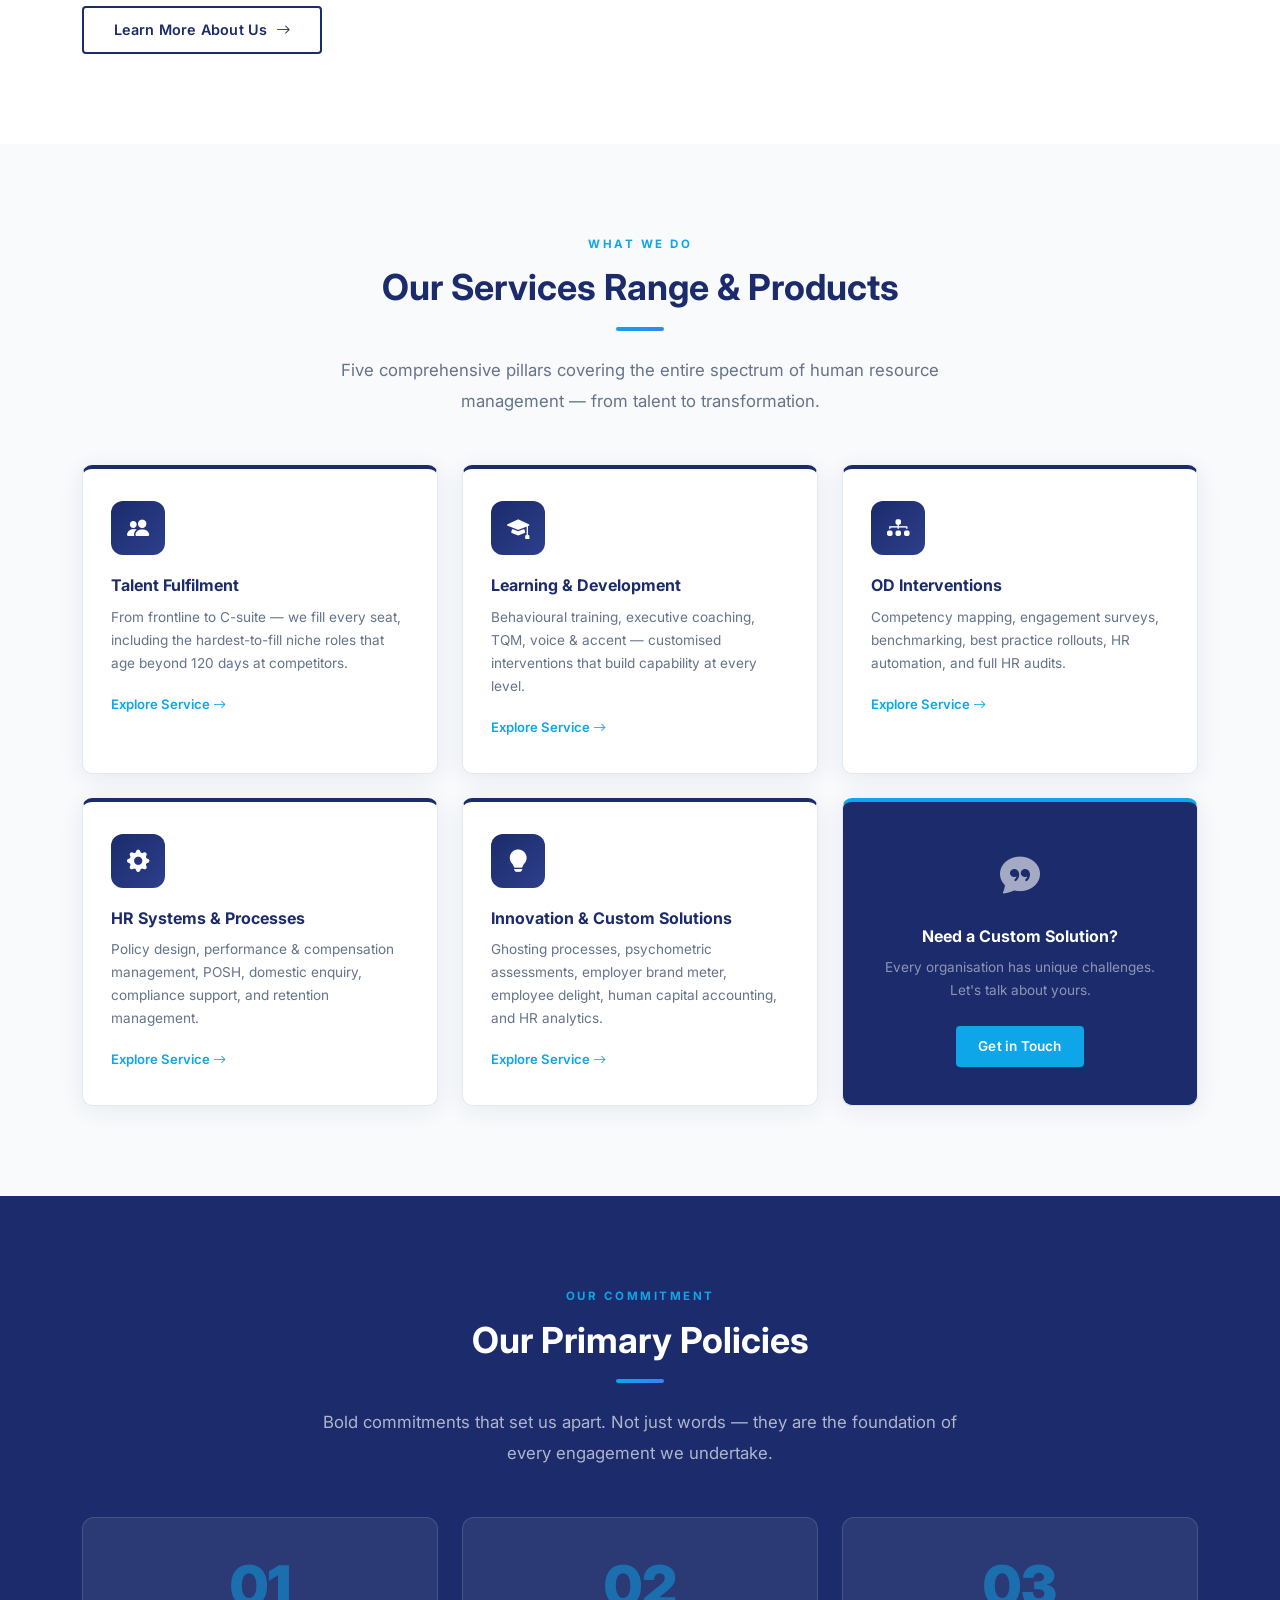
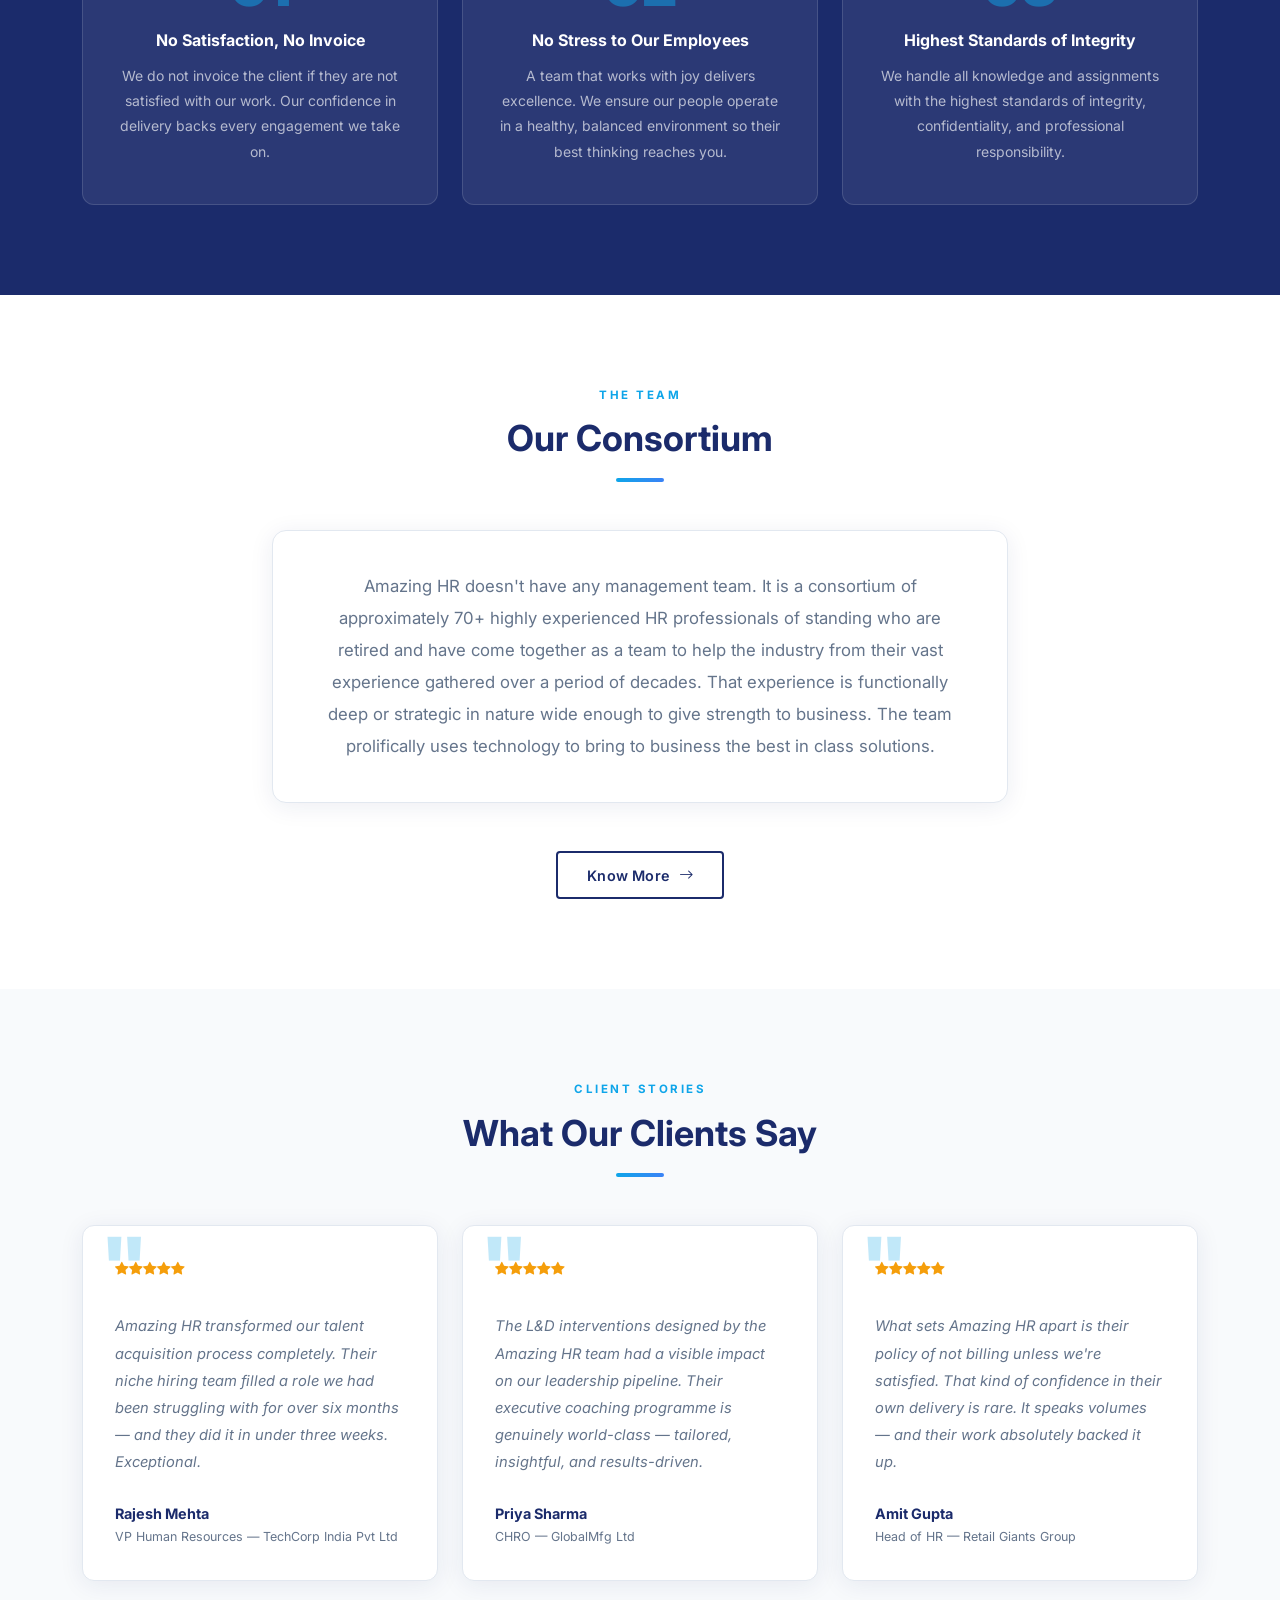
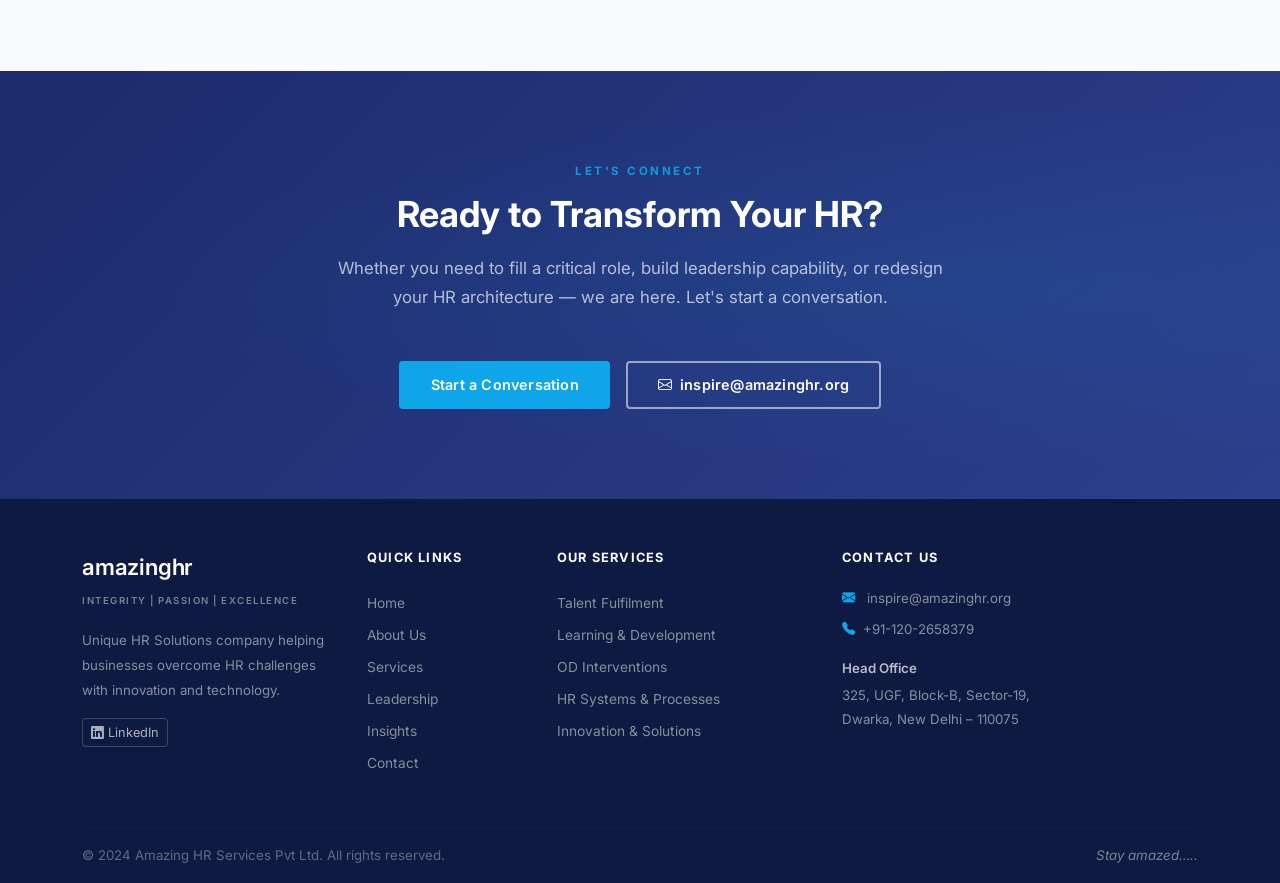
==== commit 4dd8bfad: "Update homepage leadership section to reflect consortium, remove three names Co-Authored-By: Claude " ====
--- a/index.html
+++ b/index.html
@@ -107,8 +107,8 @@
                 <div class="stat-lbl">Years of Collective Expertise</div>
               </div>
               <div class="col-6">
-                <div class="stat mb-1">3</div>
-                <div class="stat-lbl">Directors with Specialised Domains</div>
+                <div class="stat mb-1">70+</div>
+                <div class="stat-lbl">Experienced HR Professionals</div>
               </div>
               <div class="col-6">
                 <div class="stat mb-1">5</div>
@@ -231,41 +231,20 @@
     <div class="container">
       <div class="text-center mb-5 fade-in">
         <span class="section-label">The Team</span>
-        <h2 class="section-title">Leadership That Delivers</h2>
+        <h2 class="section-title">Our Consortium</h2>
         <div class="section-divider mx-auto"></div>
-        <p class="section-lead mx-auto">Our consortium brings together directors with deep, specialised HR expertise — each a thought leader in their domain.</p>
-      </div>
-      <div class="row g-4 justify-content-center">
-        <div class="col-md-4 fade-in fade-in-delay-1">
-          <div class="team-card">
-            <div class="team-avatar av-navy">SS</div>
-            <div class="team-role">Managing Director</div>
-            <div class="team-name">Swati Sonkar</div>
-            <p style="font-size:0.85rem; color:var(--ahr-muted);">Specialises in niche acquisition and solving hard-to-fill roles. Leads strategic talent fulfilment initiatives.</p>
-            <blockquote class="team-quote">We solve the 120-day problem. Our specialist team is dedicated to roles that others simply cannot fill.</blockquote>
-          </div>
-        </div>
-        <div class="col-md-4 fade-in fade-in-delay-2">
-          <div class="team-card">
-            <div class="team-avatar av-teal">JS</div>
-            <div class="team-role">Director</div>
-            <div class="team-name">Jaya Sinha</div>
-            <p style="font-size:0.85rem; color:var(--ahr-muted);">Drives innovation solutions including ghosting processes that deliver anonymous, deep organisational insights.</p>
-            <blockquote class="team-quote">Most HR heads do not know what candidates truly think. Our ghosting processes capture those deep insights anonymously.</blockquote>
-          </div>
-        </div>
-        <div class="col-md-4 fade-in fade-in-delay-3">
-          <div class="team-card">
-            <div class="team-avatar av-blue">VT</div>
-            <div class="team-role">Director</div>
-            <div class="team-name">Vani Tyagi</div>
-            <p style="font-size:0.85rem; color:var(--ahr-muted);">Expert in HR automation and customised solutions that map process flows and integrate with organisational systems.</p>
-            <blockquote class="team-quote">Our automation solutions change everything in the system — making it healthy and defect-free, immediately.</blockquote>
+      </div>
+      <div class="row justify-content-center fade-in">
+        <div class="col-lg-8">
+          <div class="leader-card text-center">
+            <p style="color:var(--ahr-muted); font-size:1.05rem; line-height:1.9; margin:0;">
+              Amazing HR doesn't have any management team. It is a consortium of approximately 70+ highly experienced HR professionals of standing who are retired and have come together as a team to help the industry from their vast experience gathered over a period of decades. That experience is functionally deep or strategic in nature wide enough to give strength to business. The team prolifically uses technology to bring to business the best in class solutions.
+            </p>
           </div>
         </div>
       </div>
       <div class="text-center mt-5 fade-in">
-        <a href="leadership.html" class="btn-ahr btn-ahr-outline btn">Meet the Full Team &nbsp;<i class="bi bi-arrow-right"></i></a>
+        <a href="leadership.html" class="btn-ahr btn-ahr-outline btn">Know More &nbsp;<i class="bi bi-arrow-right"></i></a>
       </div>
     </div>
   </section>
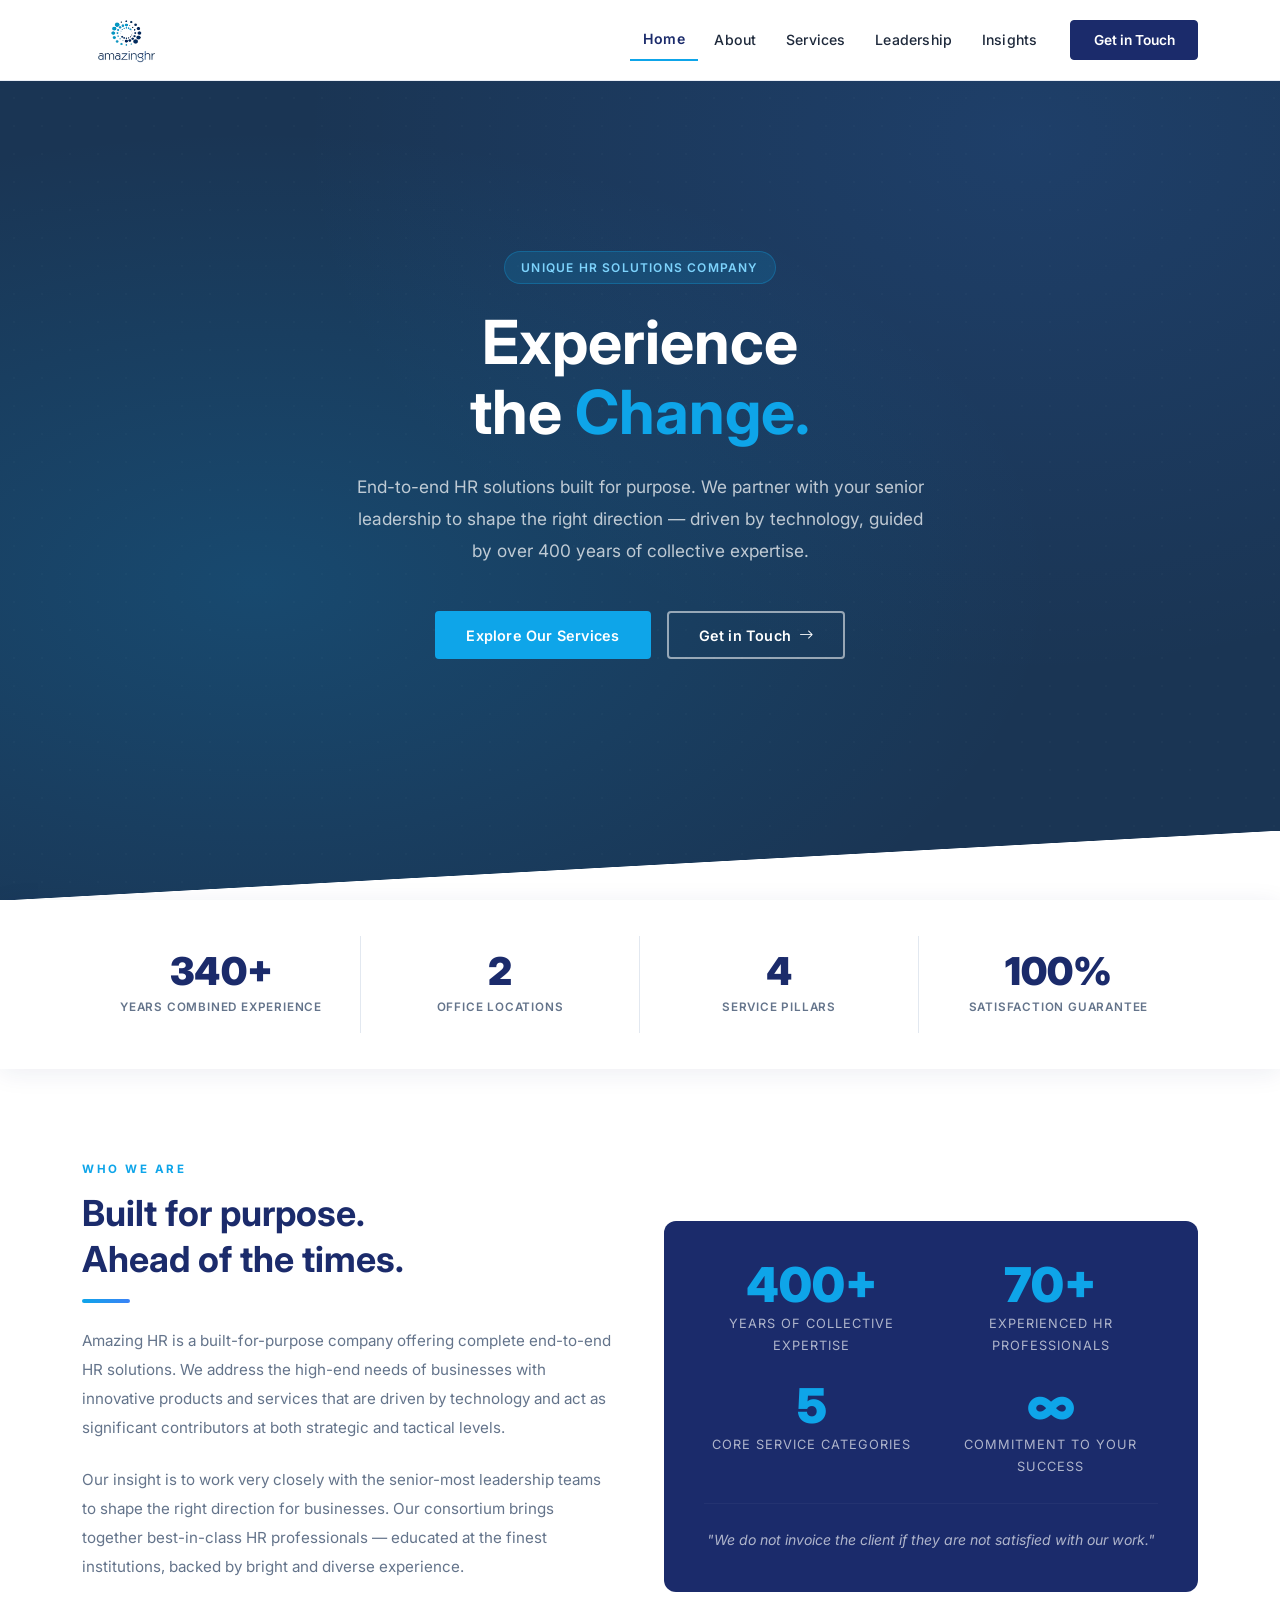
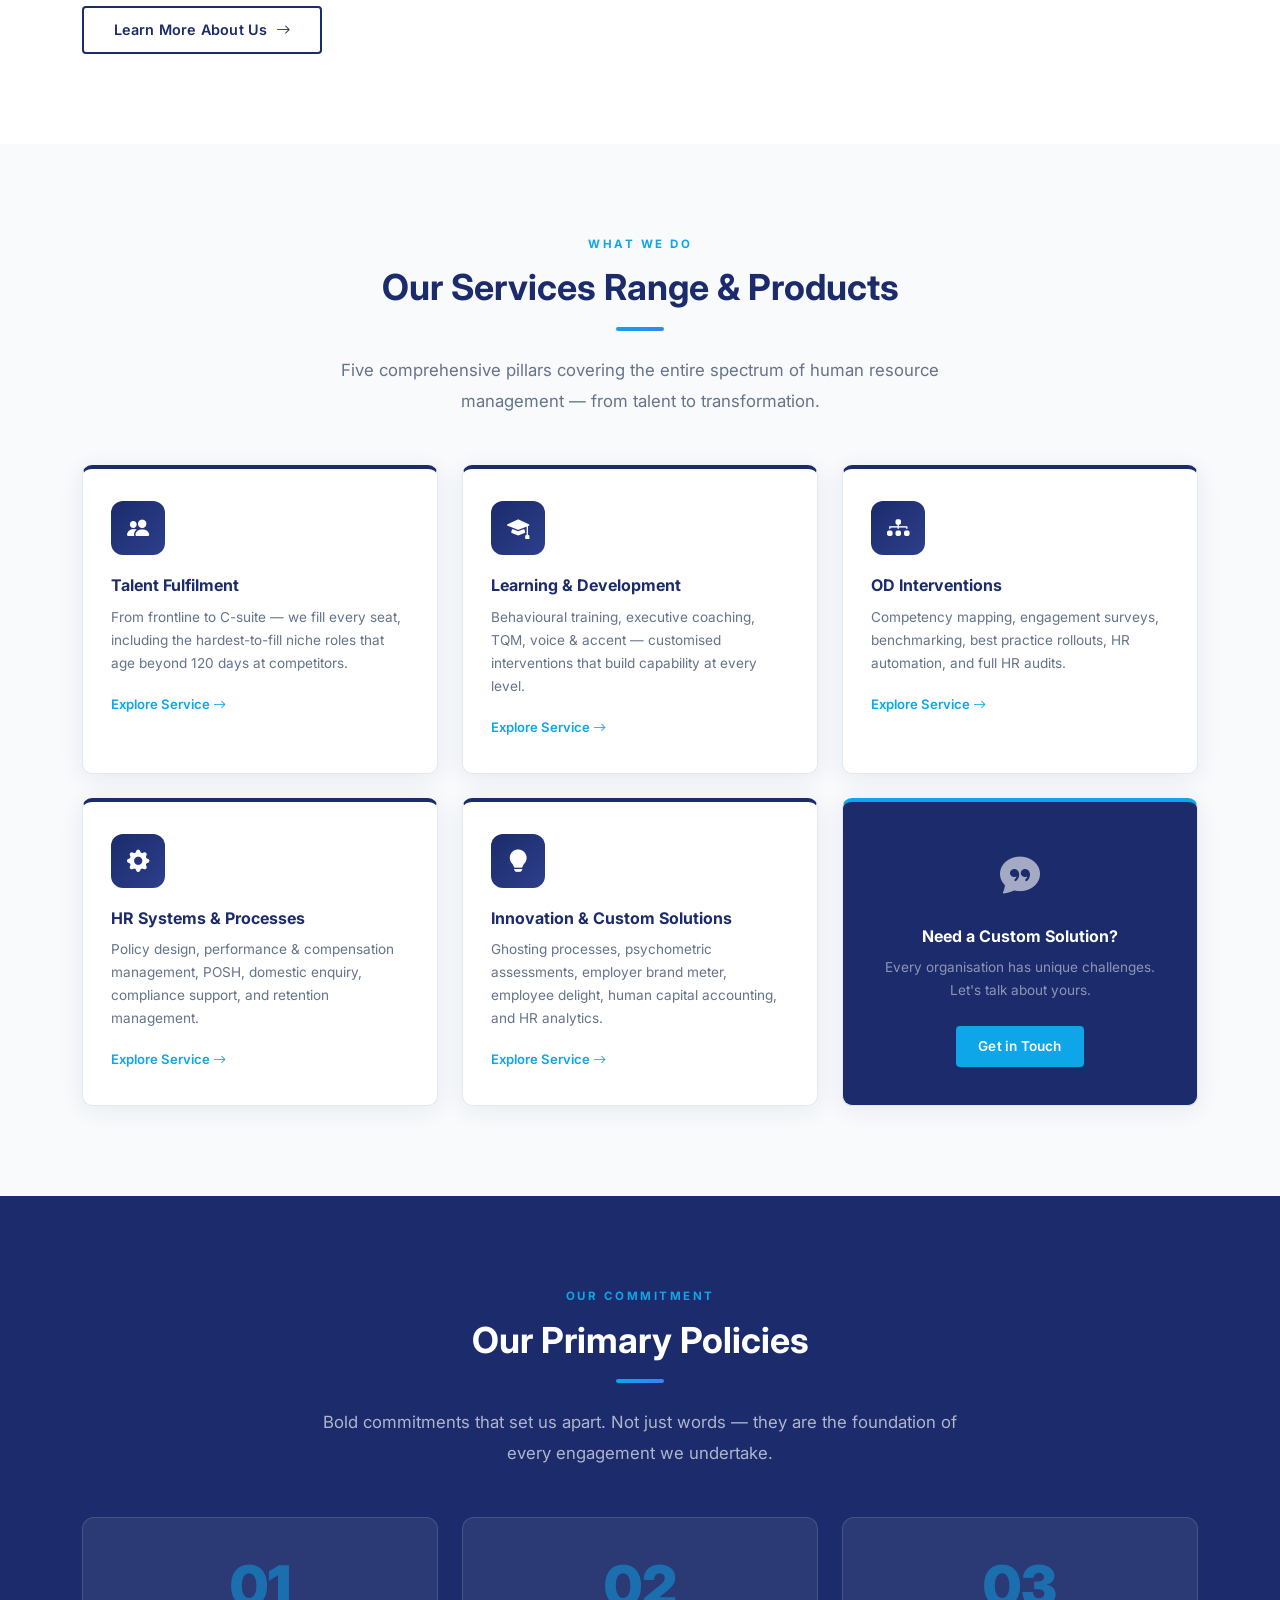
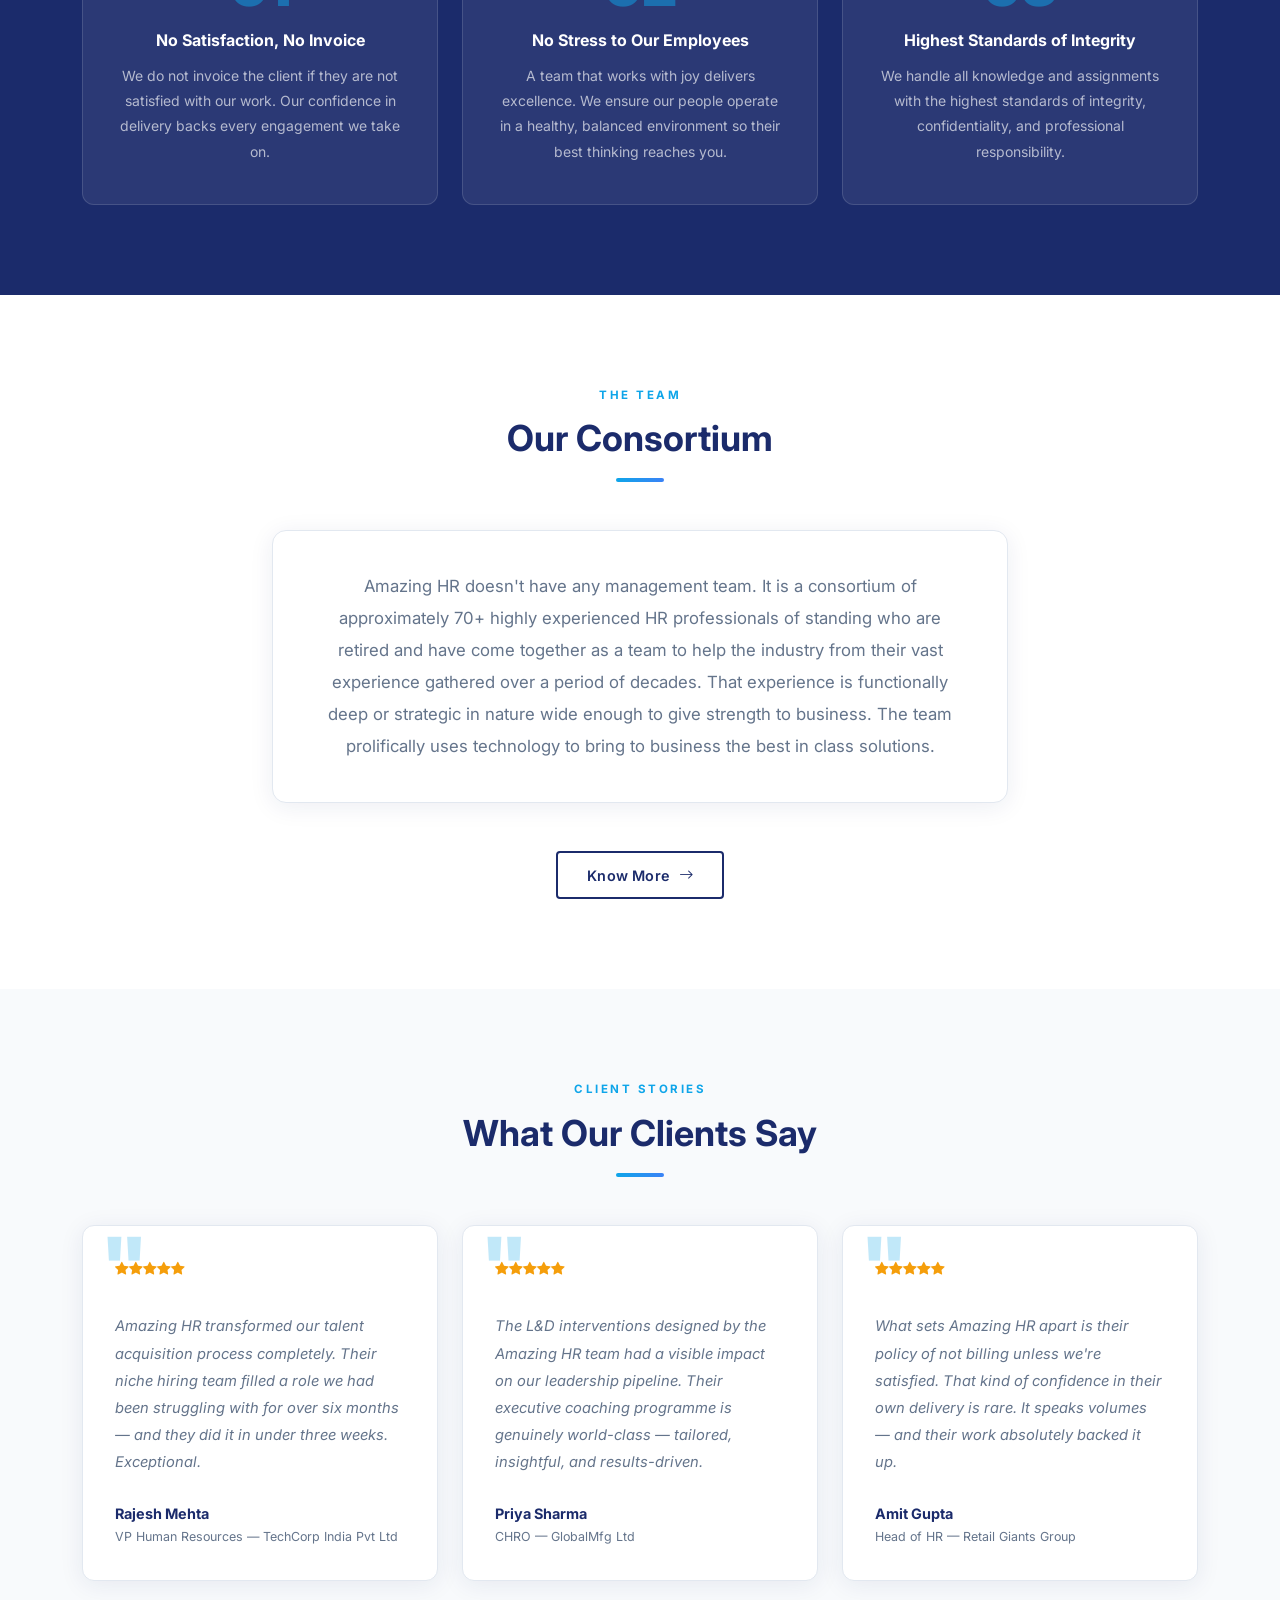
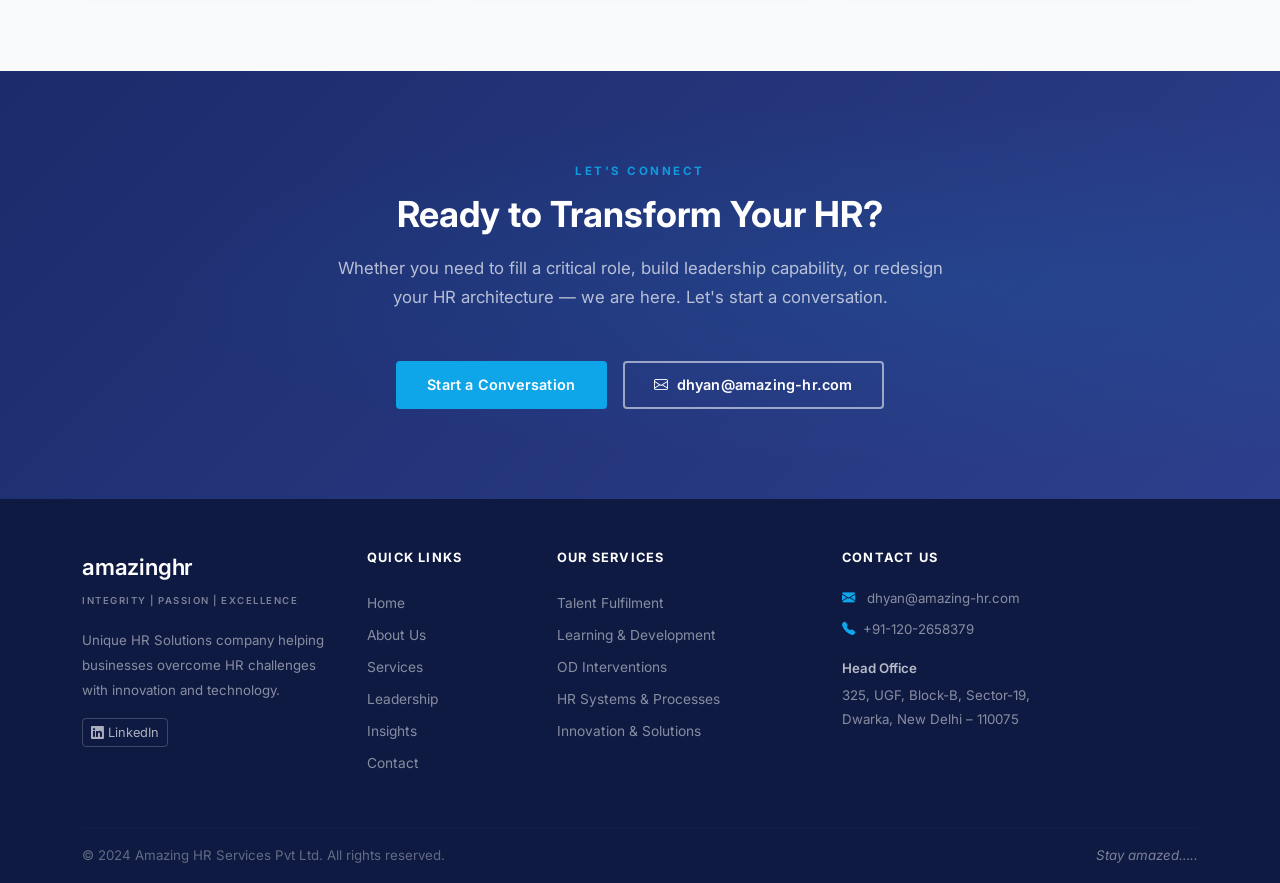
==== commit 396abeb0: "Replace inspire@amazinghr.org with dhyan@amazing-hr.com across all pages Co-Authored-By: Claude Sonn" ====
--- a/index.html
+++ b/index.html
@@ -1,4 +1,4 @@
-<!DOCTYPE html>
+﻿<!DOCTYPE html>
 <html lang="en">
 <head>
   <meta charset="UTF-8" />
@@ -296,7 +296,7 @@
           <p class="mb-5" style="color:rgba(255,255,255,0.68); font-size:1.05rem;">Whether you need to fill a critical role, build leadership capability, or redesign your HR architecture — we are here. Let's start a conversation.</p>
           <div class="d-flex flex-wrap gap-3 justify-content-center">
             <a href="contact.html" class="btn-ahr btn-ahr-teal btn">Start a Conversation</a>
-            <a href="mailto:inspire@amazinghr.org" class="btn-ahr btn-ahr-outline-light btn"><i class="bi bi-envelope me-2"></i>inspire@amazinghr.org</a>
+            <a href="mailto:dhyan@amazing-hr.com" class="btn-ahr btn-ahr-outline-light btn"><i class="bi bi-envelope me-2"></i>dhyan@amazing-hr.com</a>
           </div>
         </div>
       </div>
@@ -342,7 +342,7 @@
           <p class="footer-head">Contact Us</p>
           <p class="small mb-2" style="color:rgba(255,255,255,0.5);">
             <i class="bi bi-envelope-fill me-2" style="color:var(--ahr-teal);"></i>
-            <a href="mailto:inspire@amazinghr.org" style="color:rgba(255,255,255,0.5); text-decoration:none;">inspire@amazinghr.org</a>
+            <a href="mailto:dhyan@amazing-hr.com" style="color:rgba(255,255,255,0.5); text-decoration:none;">dhyan@amazing-hr.com</a>
           </p>
           <p class="small mb-3" style="color:rgba(255,255,255,0.5);">
             <i class="bi bi-telephone-fill me-2" style="color:var(--ahr-teal);"></i>+91-120-2658379
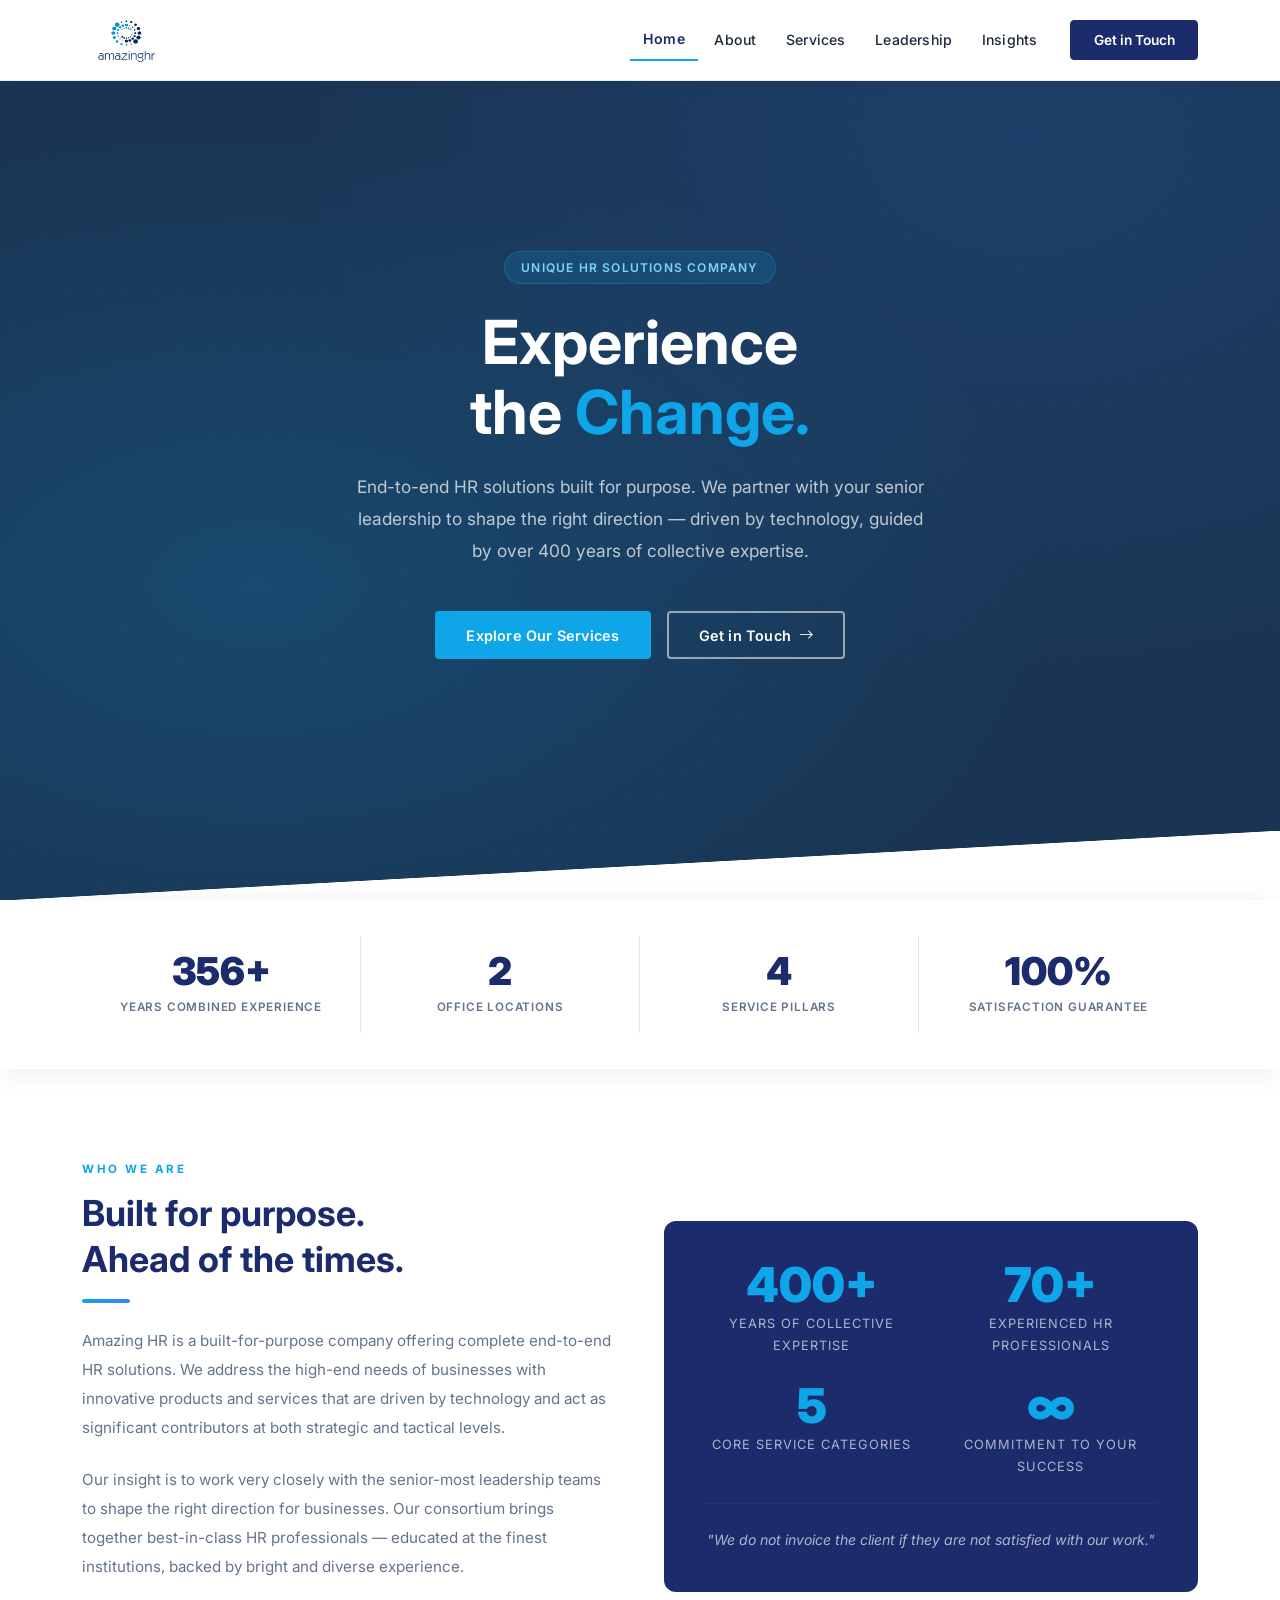
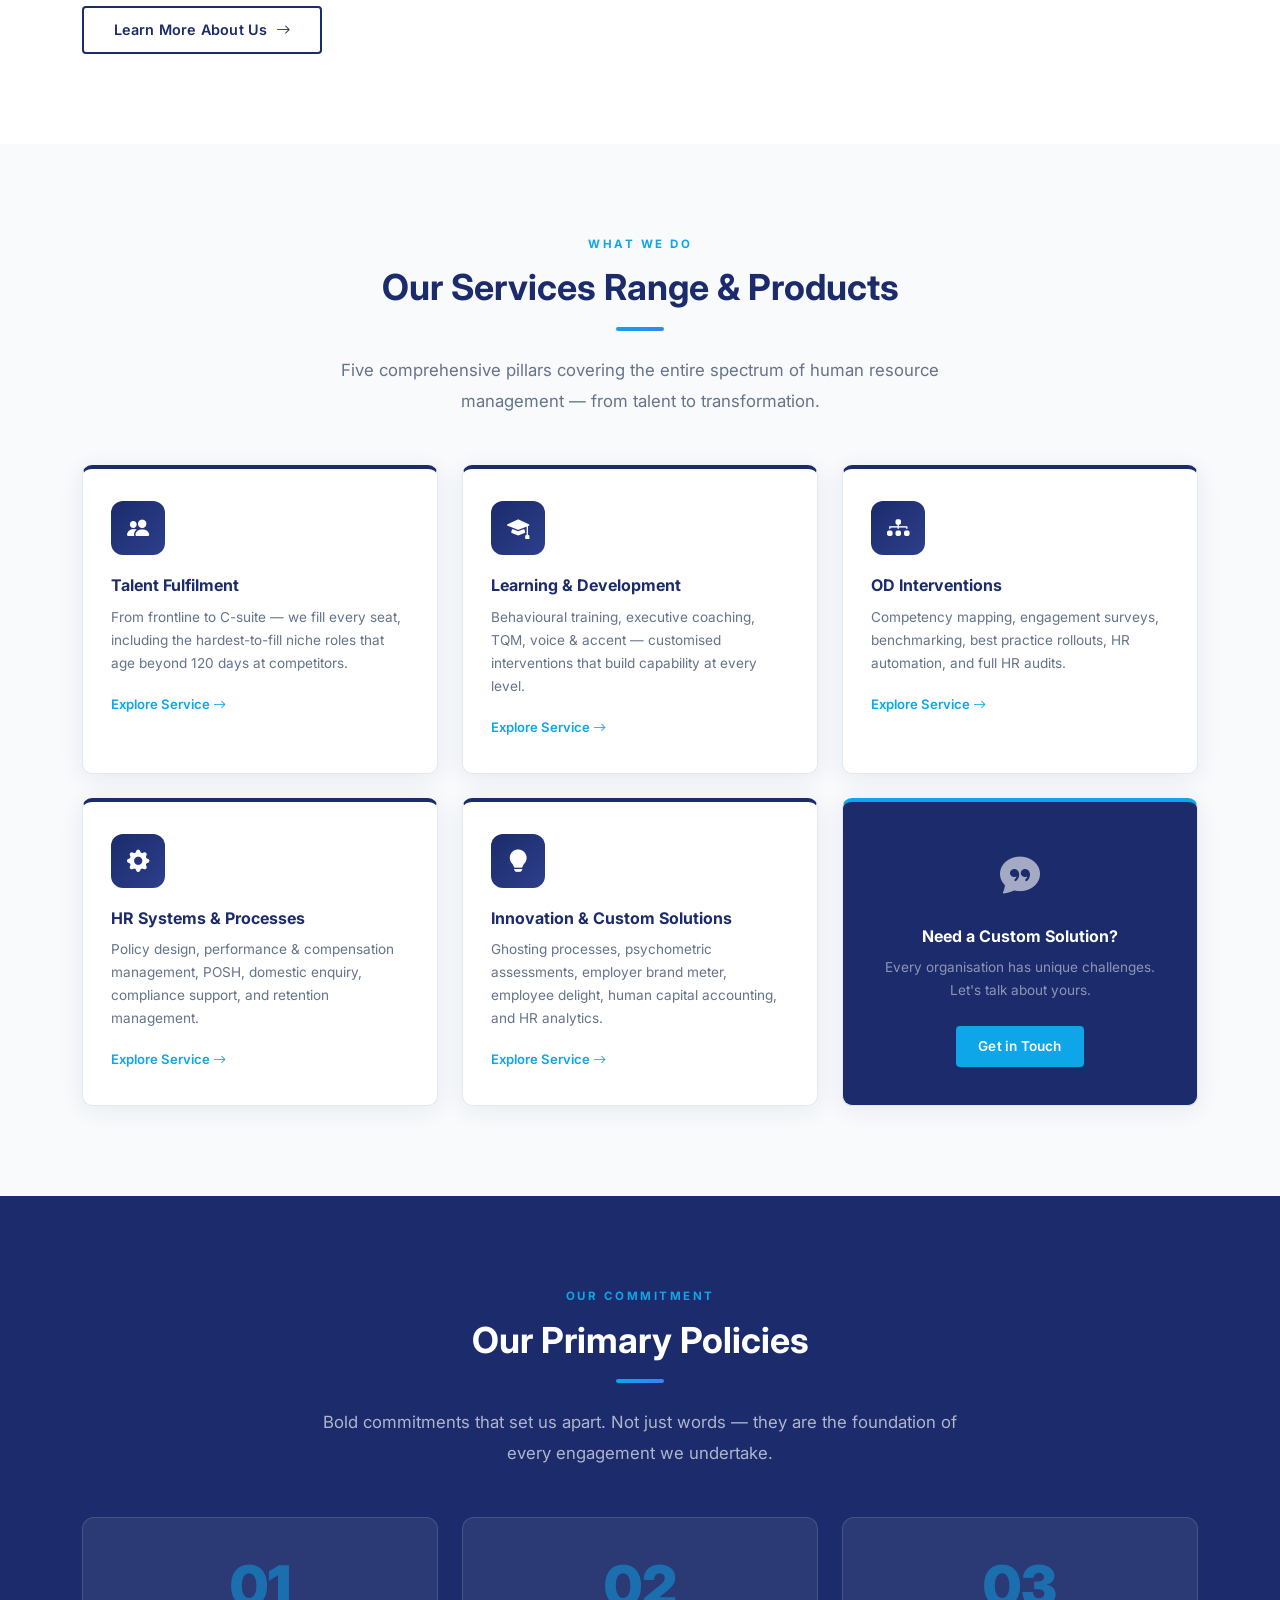
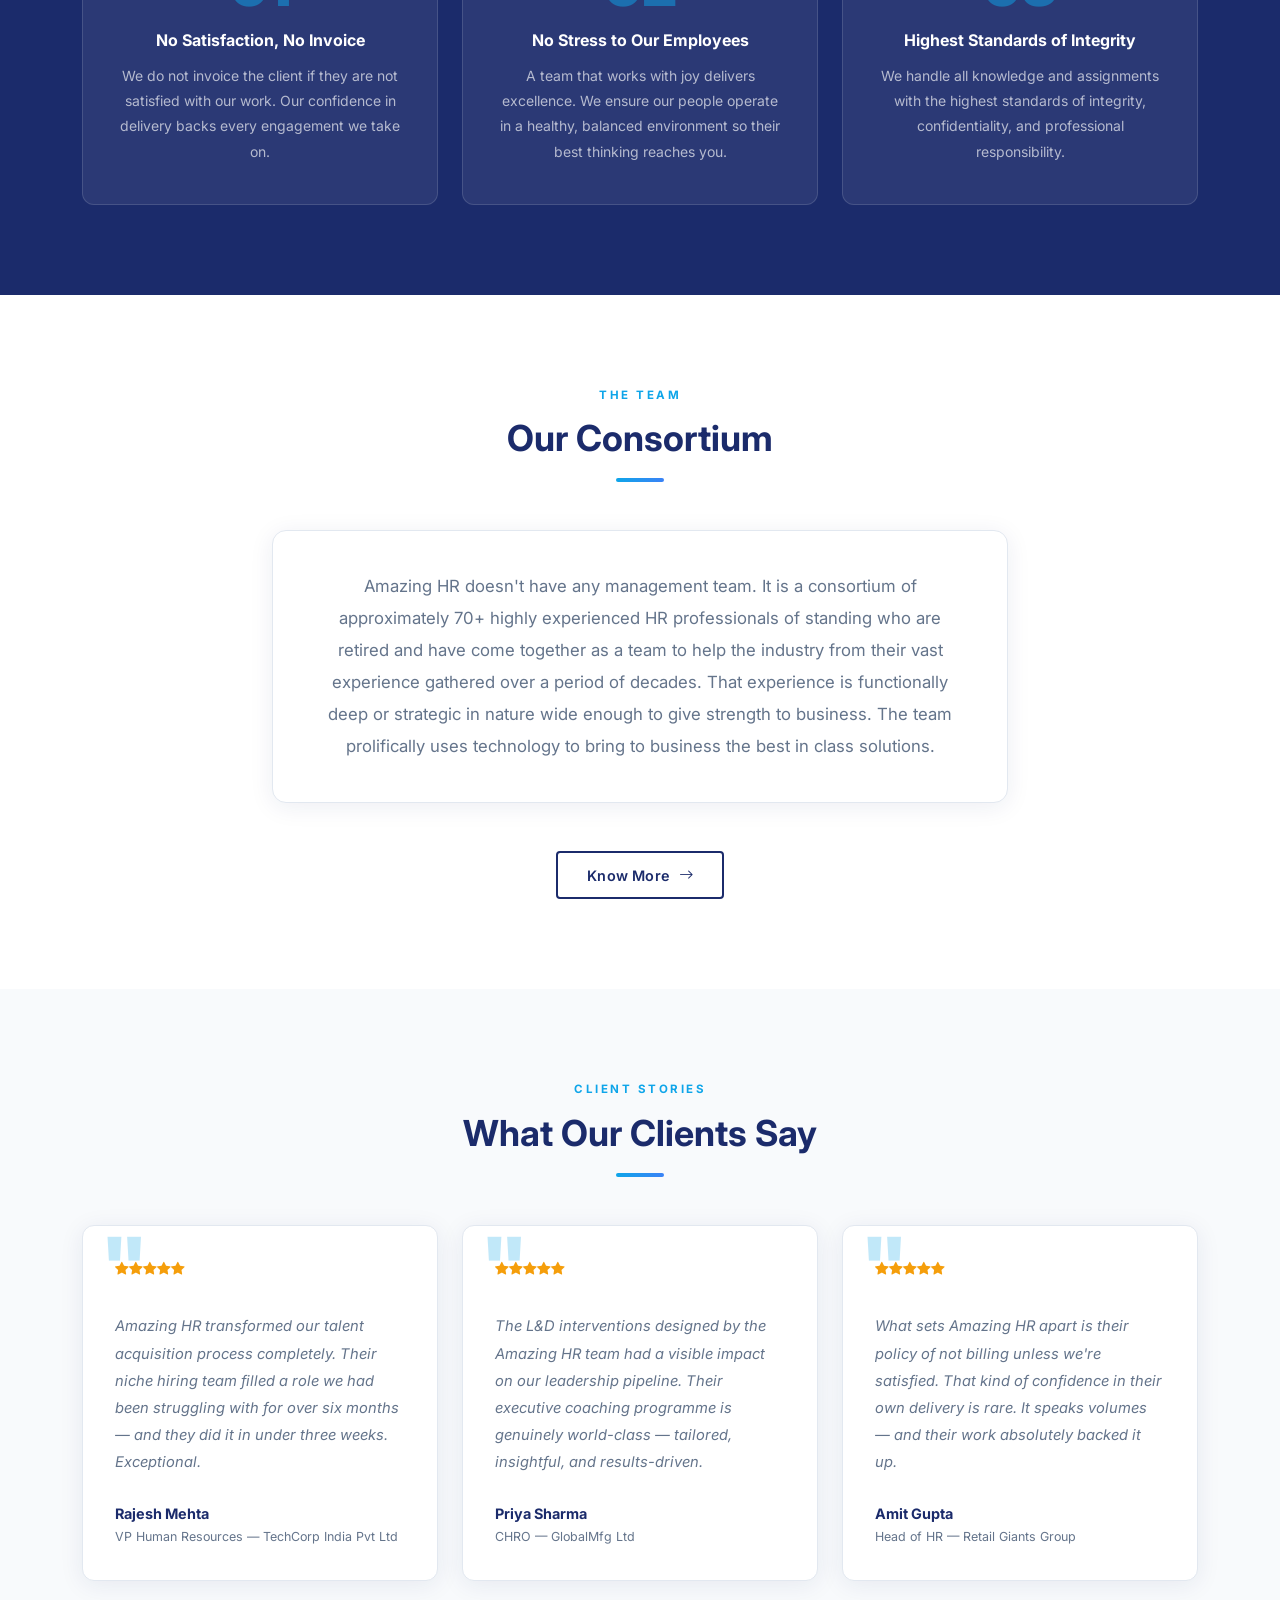
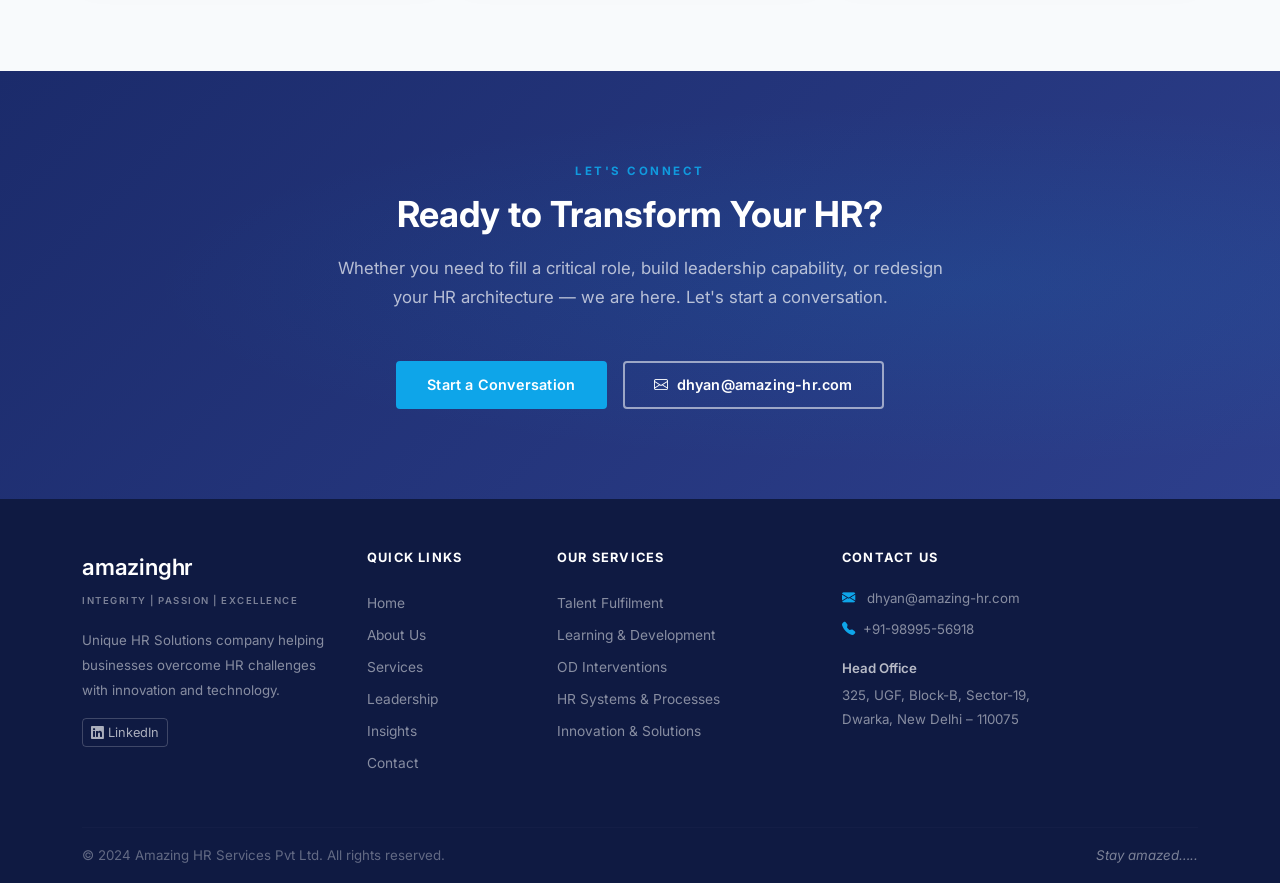
==== commit e2e2cadc: "Update phone number to +91-98995-56918 across all pages" ====
--- a/index.html
+++ b/index.html
@@ -345,7 +345,7 @@
             <a href="mailto:dhyan@amazing-hr.com" style="color:rgba(255,255,255,0.5); text-decoration:none;">dhyan@amazing-hr.com</a>
           </p>
           <p class="small mb-3" style="color:rgba(255,255,255,0.5);">
-            <i class="bi bi-telephone-fill me-2" style="color:var(--ahr-teal);"></i>+91-120-2658379
+            <i class="bi bi-telephone-fill me-2" style="color:var(--ahr-teal);"></i>+91-98995-56918
           </p>
           <p class="small fw-semibold mb-1" style="color:rgba(255,255,255,0.7);">Head Office</p>
           <p class="small mb-0" style="color:rgba(255,255,255,0.5); line-height:1.8;">325, UGF, Block-B, Sector-19,<br>Dwarka, New Delhi – 110075</p>
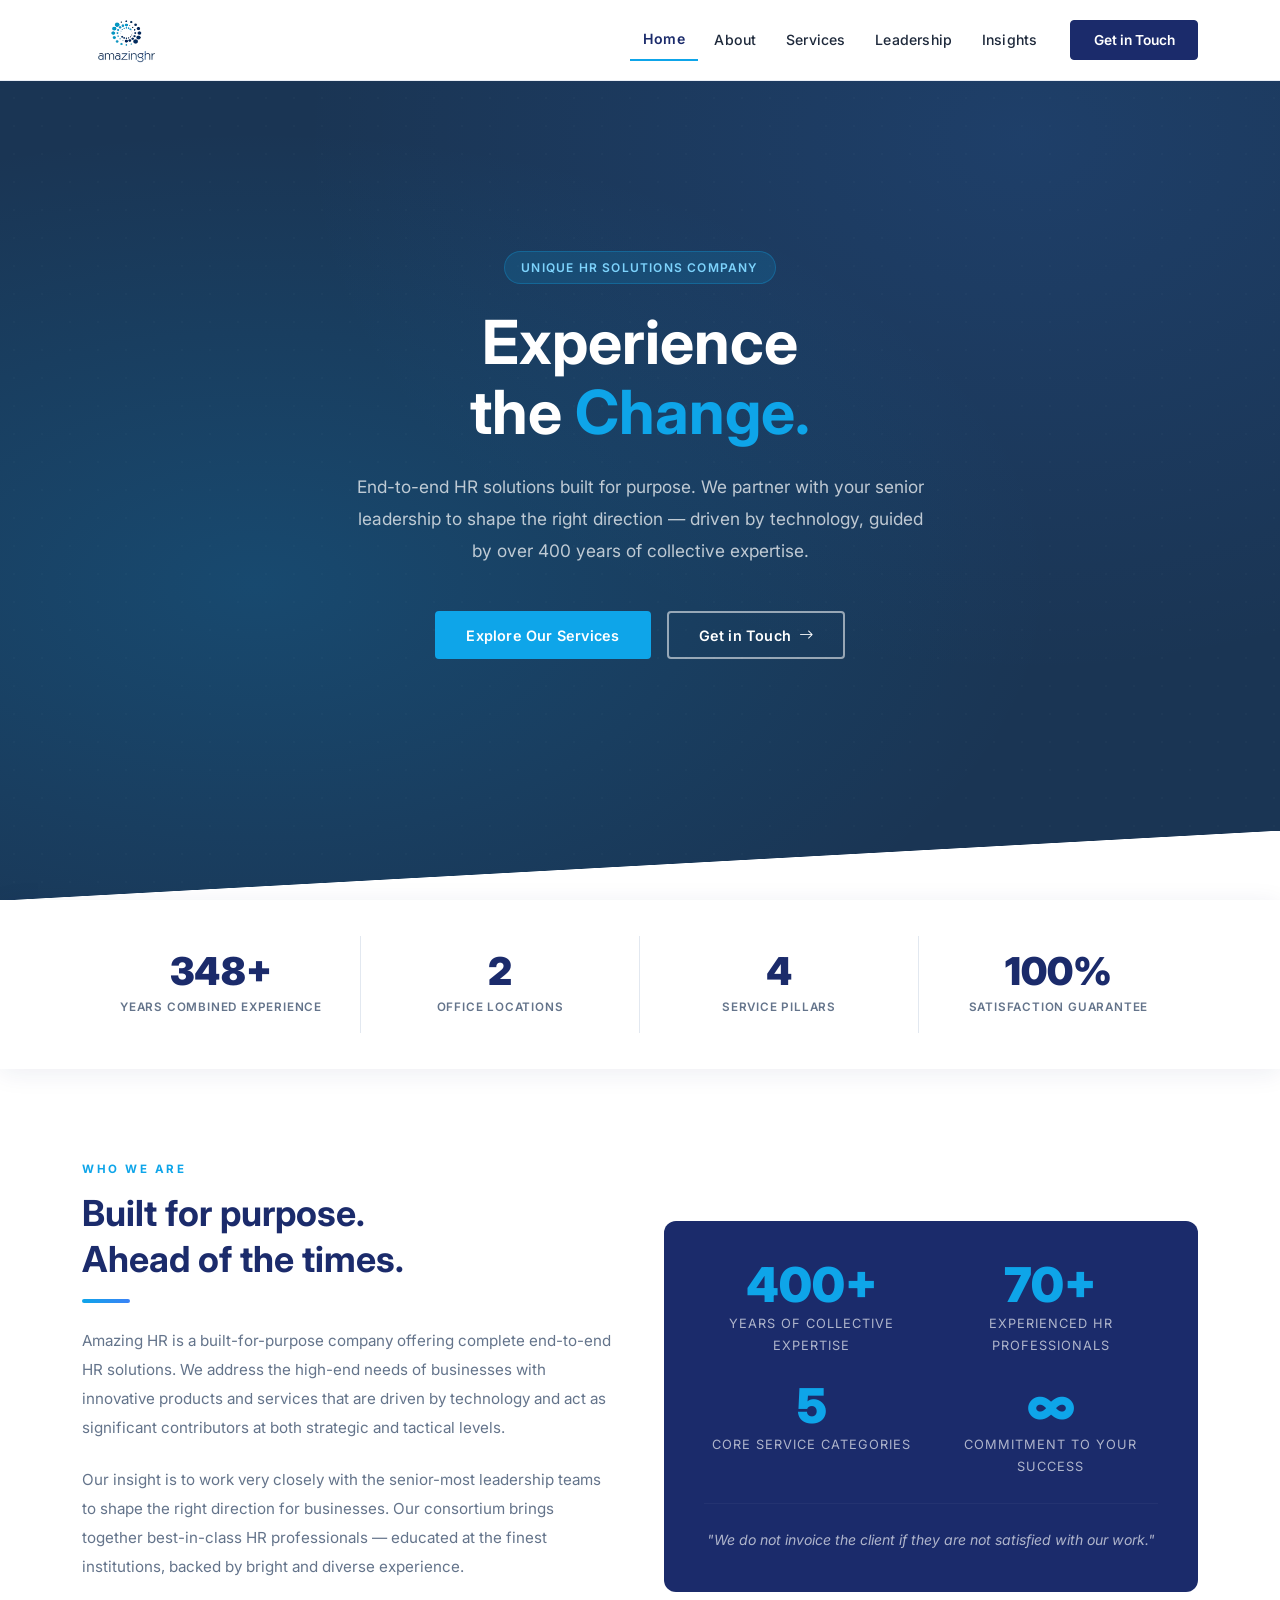
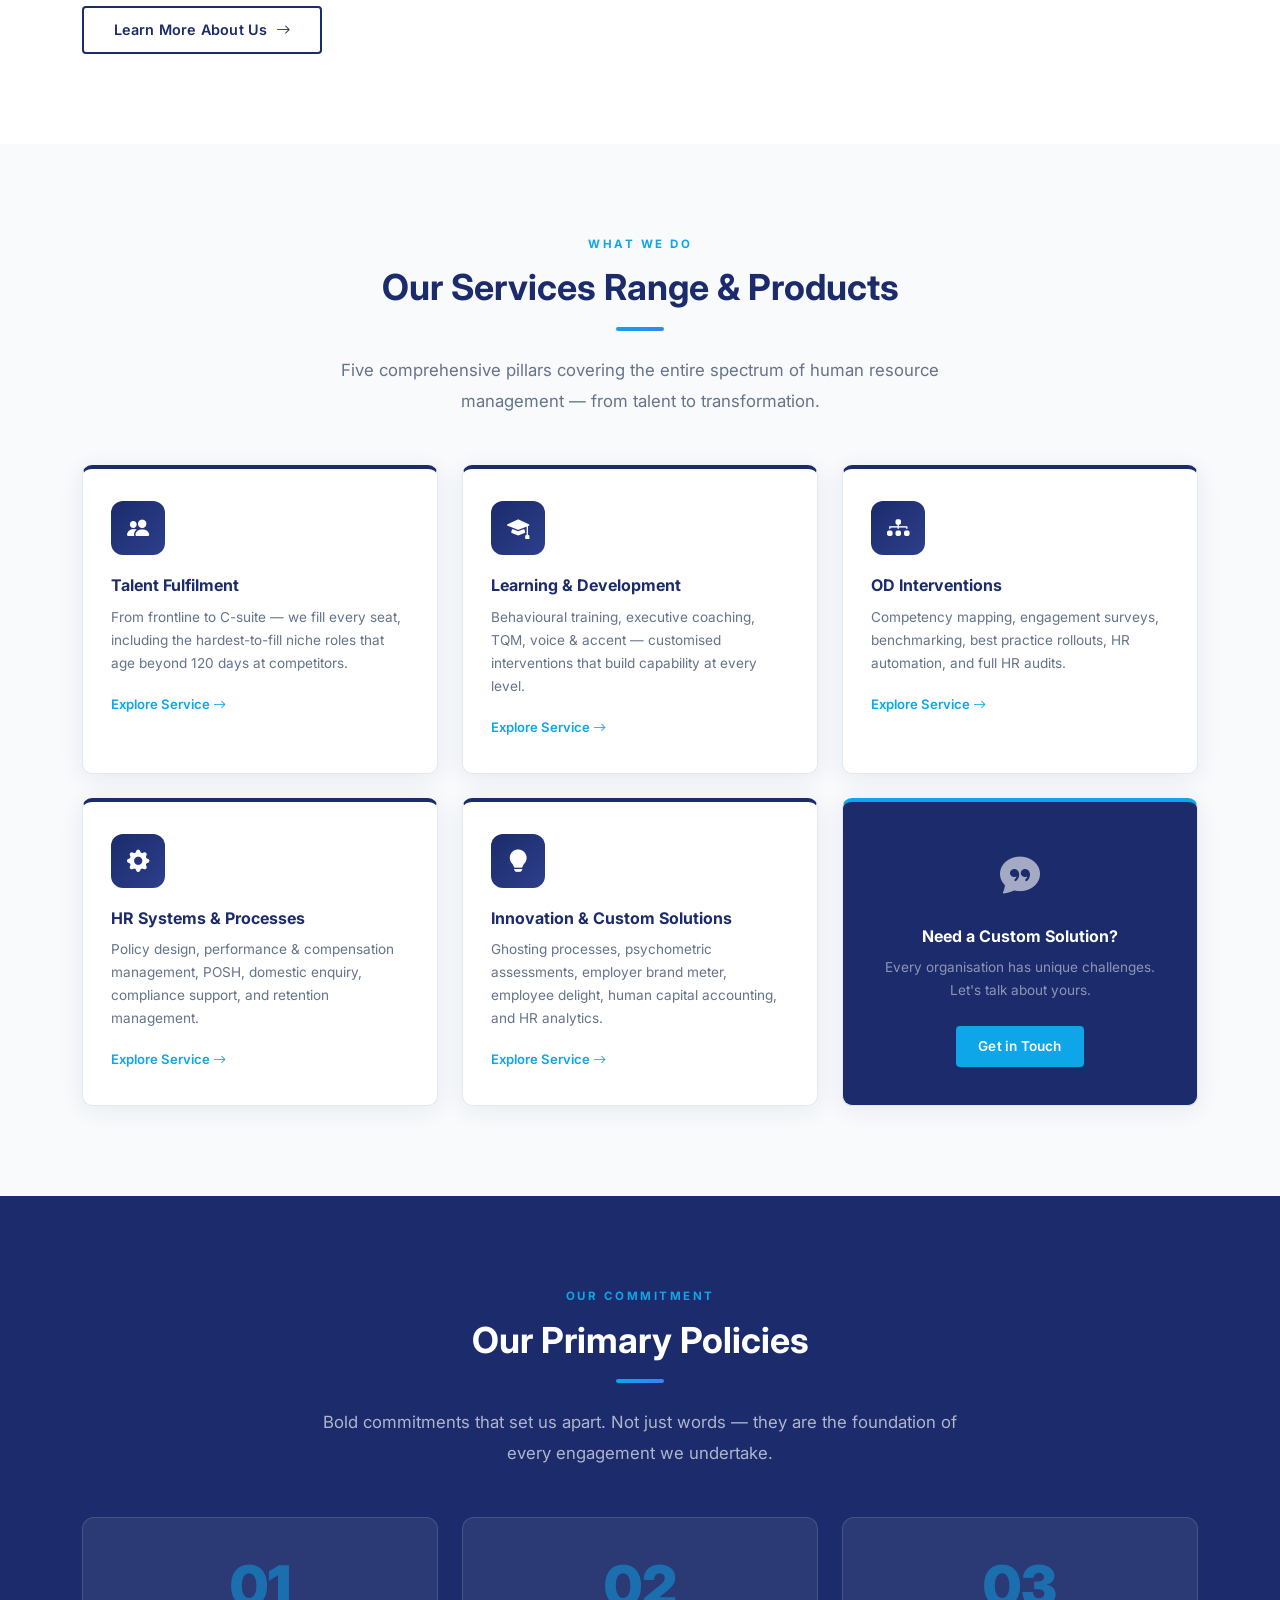
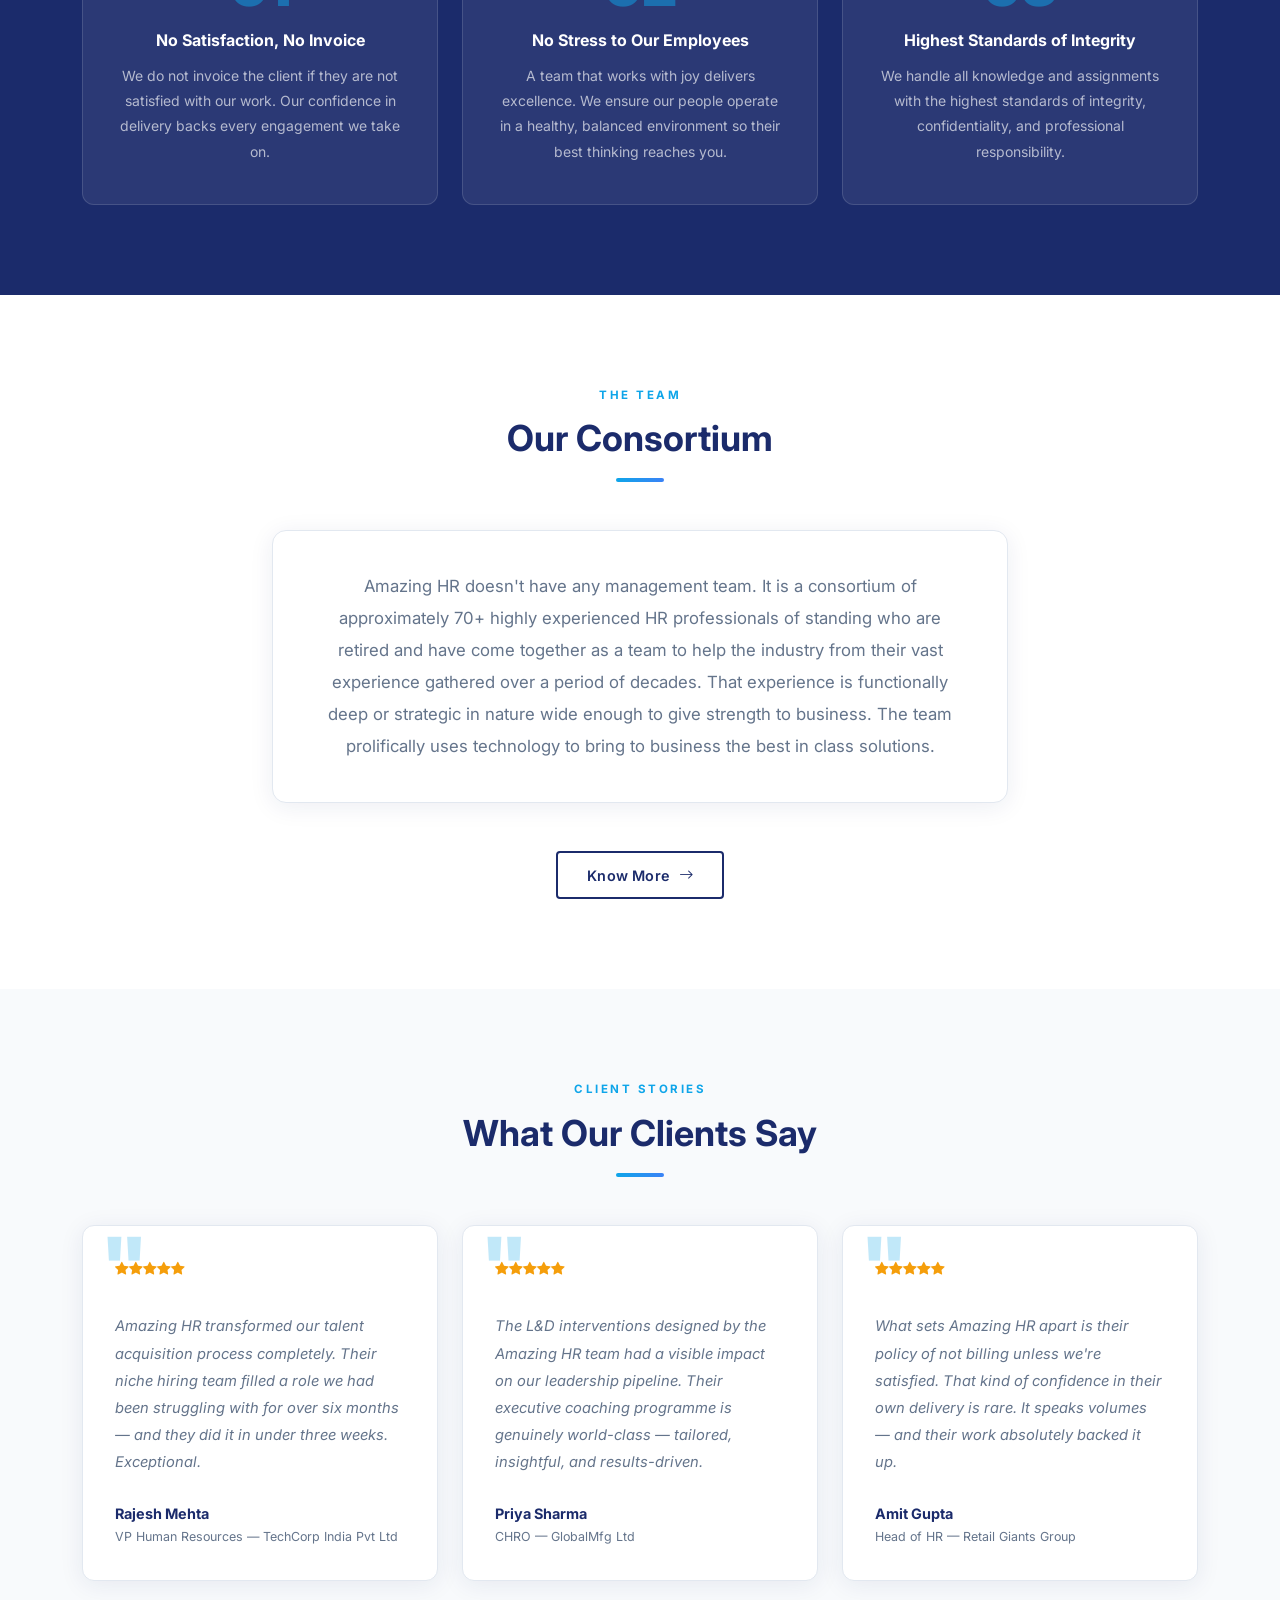
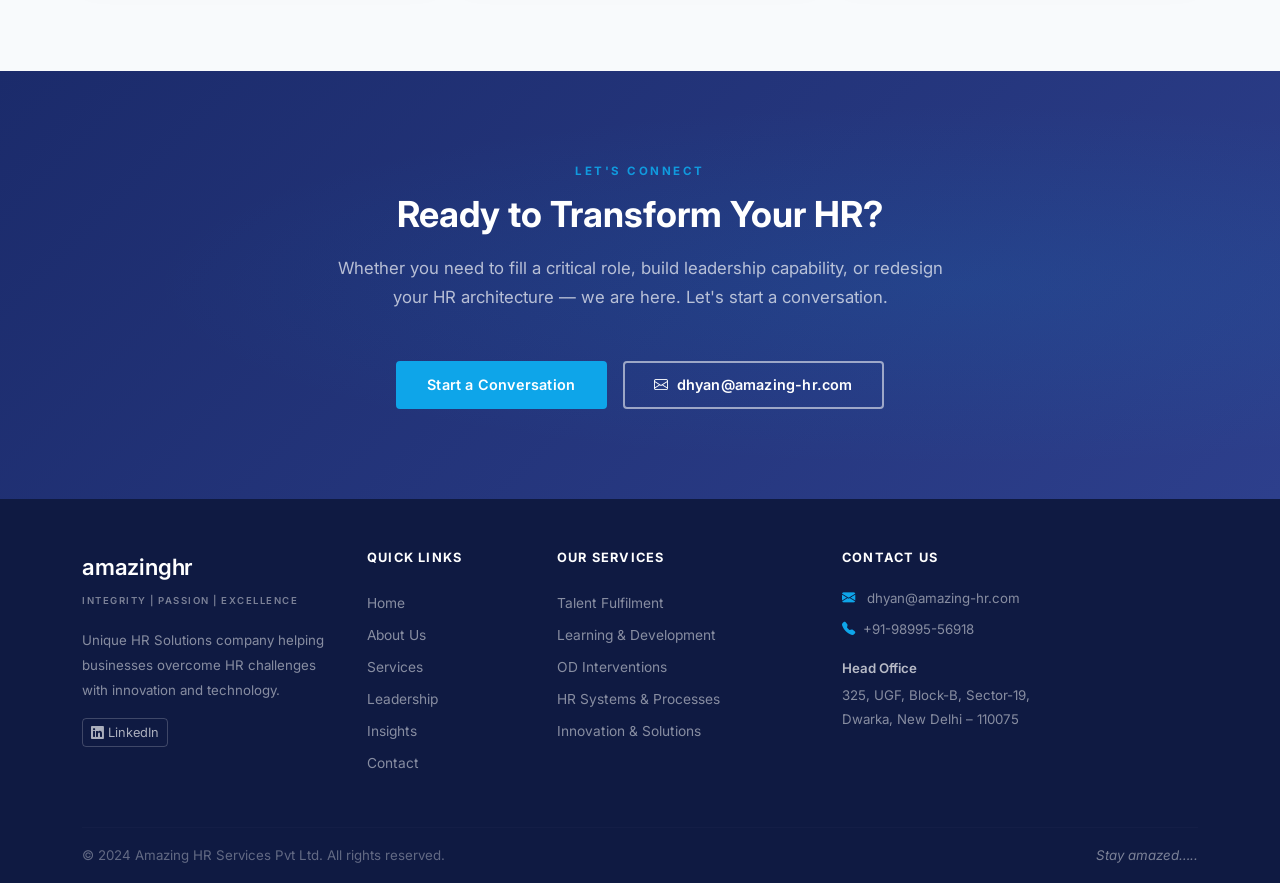
==== commit 576098fb: "Add logo as favicon across all pages" ====
--- a/index.html
+++ b/index.html
@@ -2,6 +2,7 @@
 <html lang="en">
 <head>
   <meta charset="UTF-8" />
+  <link rel="icon" type="image/png" href="amazing_hr-removebg-preview.png" />
   <meta name="viewport" content="width=device-width, initial-scale=1.0" />
   <title>amazinghr — Unique HR Solutions Company</title>
   <meta name="description" content="Amazing HR Services Pvt Ltd — end-to-end HR solutions driven by technology and 400+ years of collective expertise. Integrity | Passion | Excellence." />
